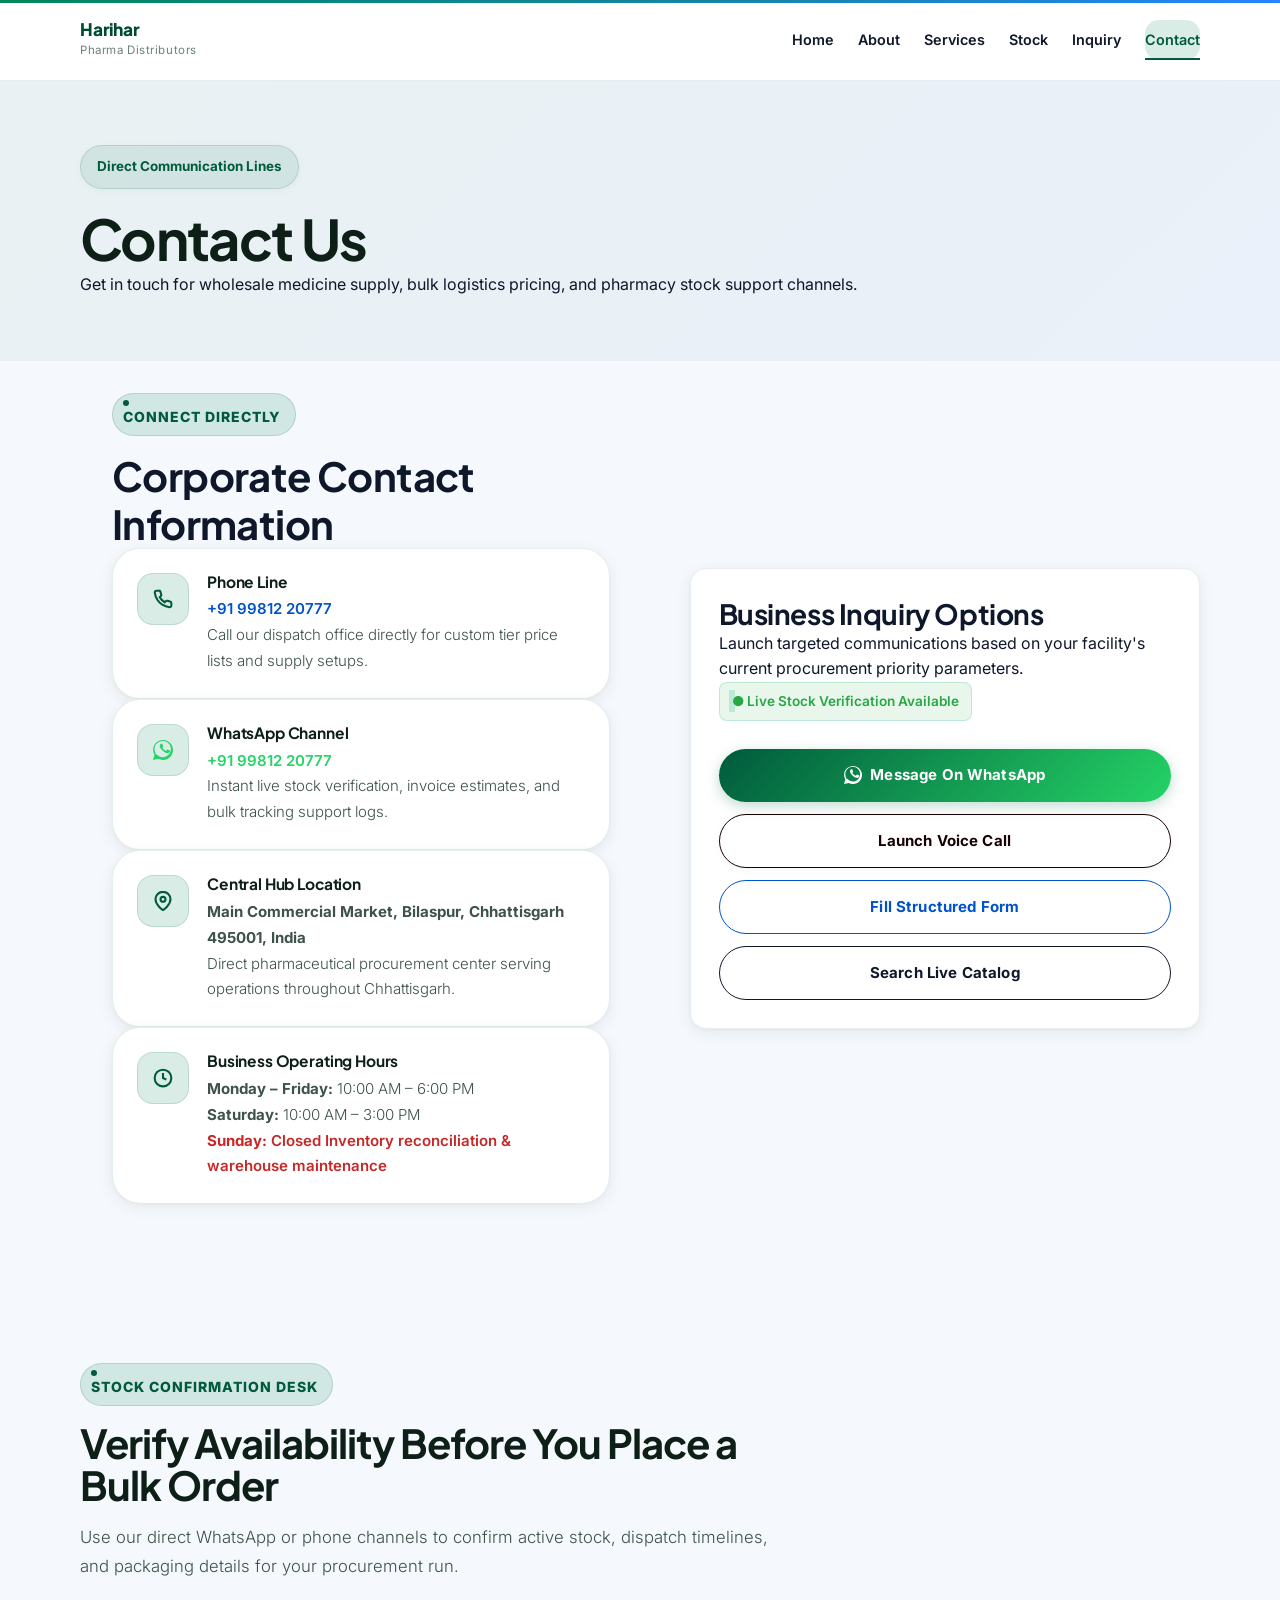
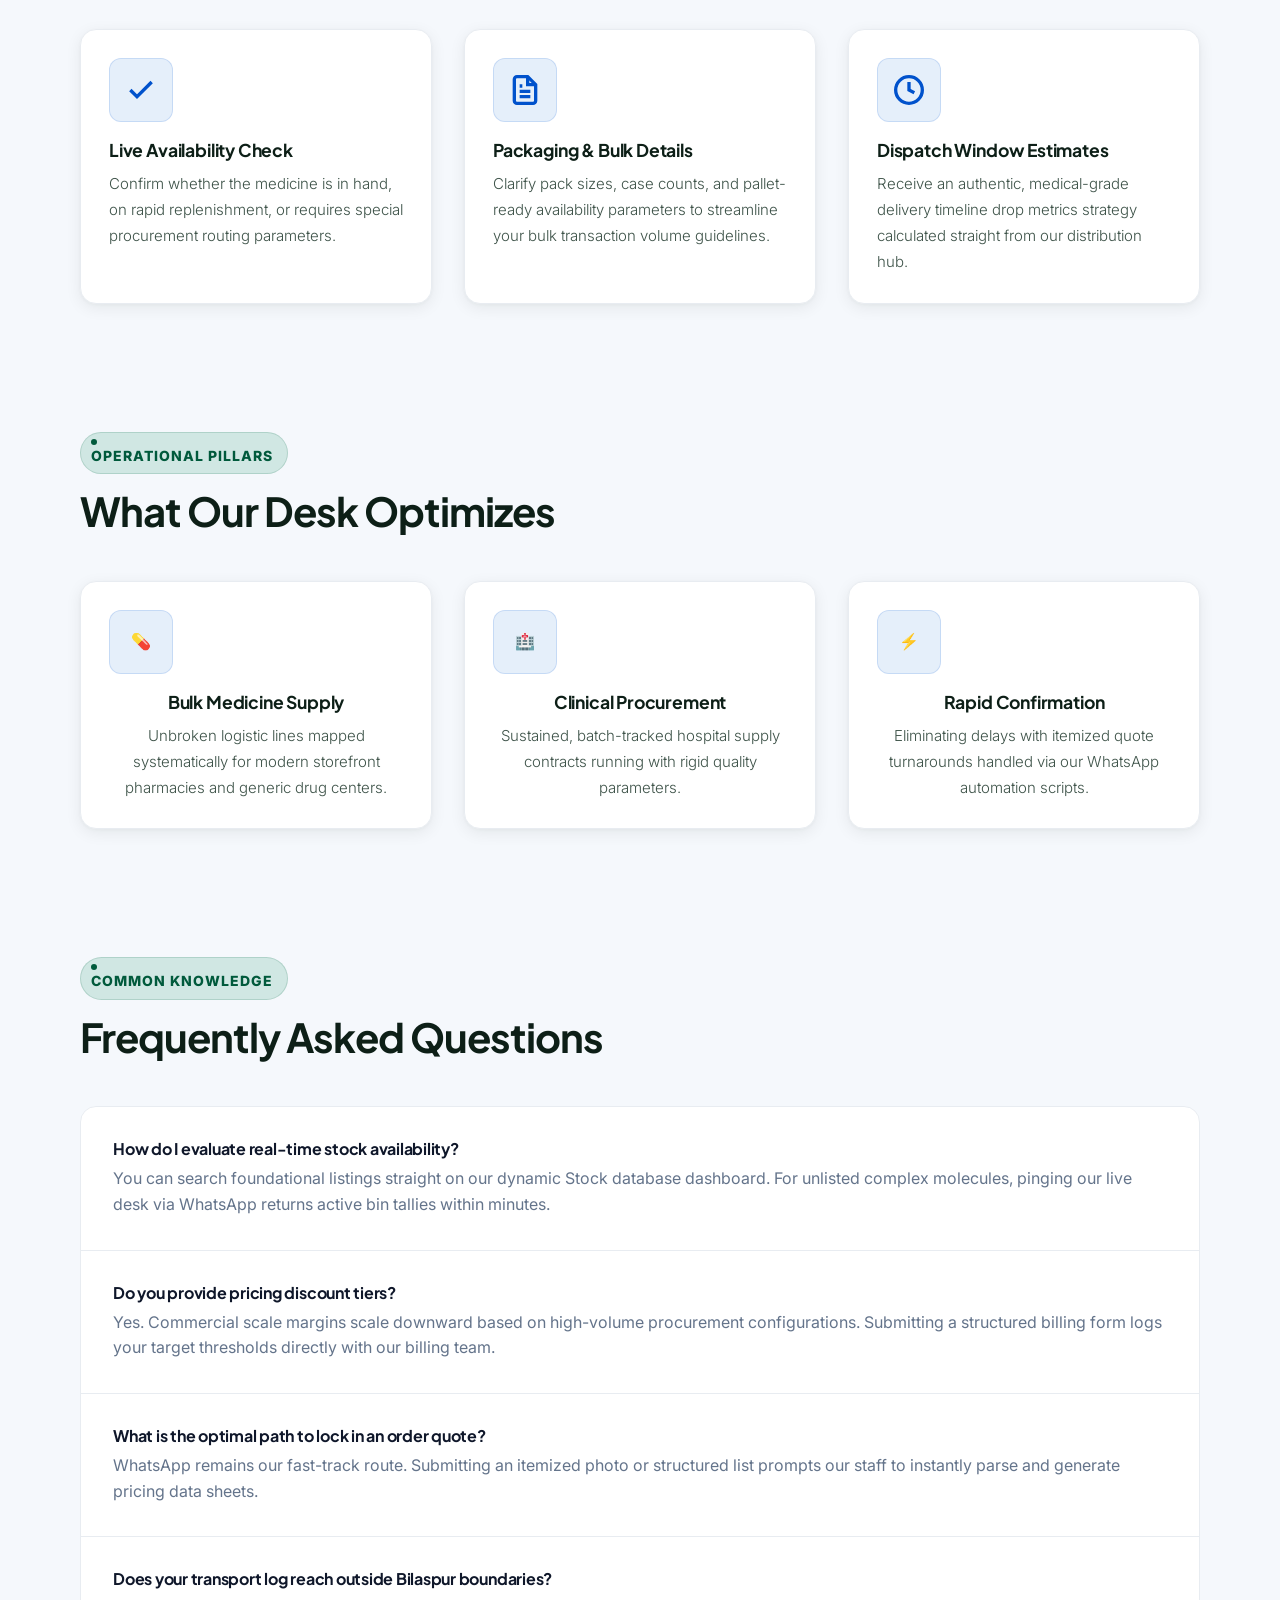
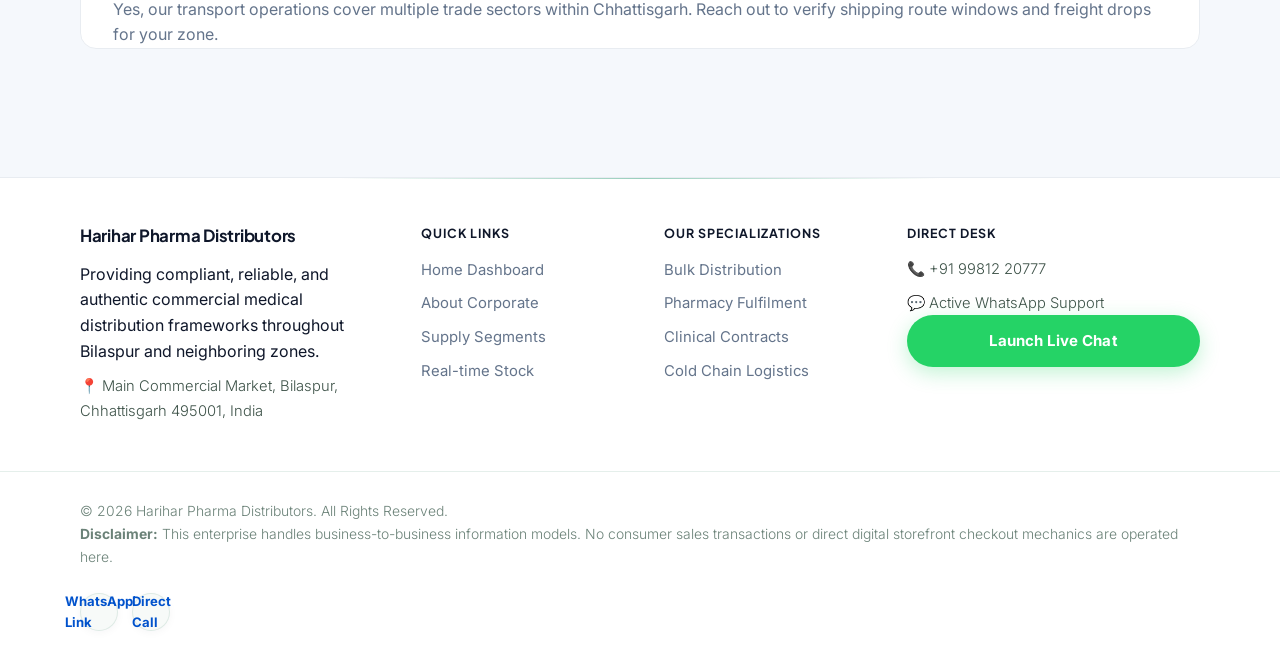
==== contact.html @ 167c8e9d "Update live website" ====
<!DOCTYPE html>
<html lang="en">
<head>
  <meta charset="UTF-8">
  <meta name="viewport" content="width=device-width, initial-scale=1.0, shrink-to-fit=no">
  <title>Contact Us | Harihar Pharma Distributors</title>
  <meta name="description" content="Premier wholesale pharmaceutical distributor in Bilaspur, Chhattisgarh. Fast stock confirmation via WhatsApp, bulk medicine supply for pharmacies and clinics.">
  <meta name="keywords" content="wholesale pharma, bulk medicines, pharmaceutical distributor, Bilaspur drugs, B2B pharmacy, generic medicines, Raipur, Durg, Bhilai, Central India">
  <meta name="author" content="Harihar Pharma Distributors">
  <link rel="canonical" href="https://hariharwholesale.example.com/contact.html">
  
  <meta property="og:type" content="website">
  <meta property="og:site_name" content="Harihar Pharma Distributors">
  <meta property="og:title" content="Contact Us | Harihar Pharma Distributors">
  <meta property="og:description" content="Get in touch with Harihar Pharma Distributors for wholesale medicine supply, stock verification, and B2B pharmacy support.">
  <meta property="og:image" content="https://hariharwholesale.example.com/assets/placeholder.svg">
  <meta property="og:url" content="https://hariharwholesale.example.com/contact.html">
  
  <meta name="twitter:card" content="summary_large_image">
  <meta name="twitter:title" content="Contact Us | Harihar Pharma Distributors">
  <meta name="twitter:description" content="Get in touch with Harihar Pharma Distributors for wholesale medicine supply, stock verification, and B2B pharmacy support.">
  <meta name="twitter:image" content="https://hariharwholesale.example.com/assets/placeholder.svg">

  <link rel="preconnect" href="https://fonts.googleapis.com">
  <link rel="preconnect" href="https://fonts.gstatic.com" crossorigin>
  <link href="https://fonts.googleapis.com/css2?family=Inter:wght@400;500;600;700&family=Plus+Jakarta+Sans:wght@600;700;800&display=swap" rel="stylesheet">
  <link rel="stylesheet" href="css/style.css">

  <script type="application/ld+json">
  {
    "@context": "https://schema.org",
    "@graph": [
      {
        "@type": "ContactPage",
        "@id": "https://hariharwholesale.example.com/contact.html#webpage",
        "url": "https://hariharwholesale.example.com/contact.html",
        "name": "B2B Communication Mapping Matrix",
        "description": "Official channels, operating parameters, and physical warehouse infrastructure coordinates for Harihar Pharma Distributors."
      },
      {
        "@type": "WholesaleStore",
        "@id": "https://hariharwholesale.example.com/#organization",
        "name": "Harihar Pharma Distributors",
        "alternateName": "Harihar Wholesale Pharmacy",
        "url": "https://hariharwholesale.example.com/",
        "telephone": "+919981220777",
        "priceRange": "$$",
        "address": {
          "@type": "PostalAddress",
          "streetAddress": "Main Commercial Market",
          "addressLocality": "Bilaspur",
          "addressRegion": "Chhattisgarh",
          "postalCode": "495001",
          "addressCountry": "IN"
        },
        "geo": {
          "@type": "GeoCoordinates",
          "latitude": "22.0821",
          "longitude": "82.1586"
        },
        "openingHoursSpecification": [
          {
            "@type": "OpeningHoursSpecification",
            "dayOfWeek": ["Monday", "Tuesday", "Wednesday", "Thursday", "Friday"],
            "opens": "10:00",
            "closes": "18:00"
          },
          {
            "@type": "OpeningHoursSpecification",
            "dayOfWeek": "Saturday",
            "opens": "10:00",
            "closes": "15:00"
          }
        ]
      }
    ]
  }
  </script>
</head>
<body>
  
  <div id="site-preloader">
    <div class="loader-pulse-ring">
      <svg class="loader-icon" width="36" height="36" viewBox="0 0 24 24" fill="none" stroke="currentColor" stroke-width="2.5" stroke-linecap="round" stroke-linejoin="round">
        <line x1="12" y1="5" x2="12" y2="19"></line>
        <line x1="5" y1="12" x2="19" y2="12"></line>
      </svg>
    </div>
    <div class="loader-text">Harihar Pharma Distributors</div>
  </div>

  <header class="site-header">
    <nav class="navbar container">
      <div class="navbar-brand">
        <span class="navbar-brand-main">Harihar</span>
        <span class="navbar-brand-subtitle">Pharma Distributors</span>
      </div>
      <button class="hamburger" aria-label="Toggle menu">
        <span></span><span></span><span></span>
      </button>
      <ul class="nav-links">
        <li><a href="index.html">Home</a></li>
        <li><a href="about.html">About</a></li>
        <li><a href="services.html">Services</a></li>
        <li><a href="stock.html">Stock</a></li>
        <li><a href="inquiry.html">Inquiry</a></li>
        <li><a href="contact.html" class="active">Contact</a></li>
      </ul>
    </nav>
  </header>

  <main>
    <section class="hero static-hero">
      <div class="container asset-fade">
        <span class="badge">Direct Communication Lines</span>
        <h1>Contact Us</h1>
        <p>Get in touch for wholesale medicine supply, bulk logistics pricing, and pharmacy stock support channels.</p>
      </div>
    </section>

    <section class="section contact-main-section" style="padding-top:0;">
      <div class="container">
        <div class="hero-grid">
          
          <div class="contact-details-panel asset-fade">
            <span class="section-subtitle">Connect Directly</span>
            <h2>Corporate Contact Information</h2>
            
            <div class="info-block-item">
              <div class="info-icon">
                <svg width="20" height="20" viewBox="0 0 24 24" fill="none" stroke="currentColor" stroke-width="2.5"><path d="M22 16.92v3a2 2 0 0 1-2.18 2 19.79 19.79 0 0 1-8.63-3.07 19.5 19.5 0 0 1-6-6 19.79 19.79 0 0 1-3.07-8.67A2 2 0 0 1 4.11 2h3a2 2 0 0 1 2 1.72 12.84 12.84 0 0 0 .7 2.81 2 2 0 0 1-.45 2.11L8.09 9.91a16 16 0 0 0 6 6l1.27-1.27a2 2 0 0 1 2.11-.45 12.84 12.84 0 0 0 2.81.7A2 2 0 0 1 22 16.92z"/></svg>
              </div>
              <div class="info-body">
                <h4>Phone Line</h4>
                <p><a href="#" id="contact-phone-primary" class="phone-highlight">Loading...</a></p>
                <p class="info-subtext">Call our dispatch office directly for custom tier price lists and supply setups.</p>
              </div>
            </div>

            <div class="info-block-item">
              <div class="info-icon text-whatsapp">
                <svg width="20" height="20" viewBox="0 0 24 24" fill="currentColor"><path d="M.057 24l1.687-6.163c-1.041-1.804-1.588-3.849-1.587-5.946C.06 5.348 5.397.01 12.008.01c3.202.001 6.212 1.246 8.477 3.513 2.266 2.268 3.507 5.28 3.505 8.484-.004 6.657-5.34 11.997-11.953 11.997-2.005-.001-3.973-.502-5.713-1.455L0 24zm6.59-4.846c1.66.986 3.296 1.489 4.974 1.49 5.425 0 9.832-4.388 9.835-9.78.001-2.614-1.011-5.071-2.852-6.915C16.707 2.105 14.25 1.093 11.64 1.093c-5.43 0-9.84 4.388-9.843 9.782-.002 1.77.466 3.498 1.354 5.03l-.393 1.434 1.483-.389zm13.045-6.735c-.3-.15-1.771-.875-2.046-.975-.276-.1-.476-.15-.676.15-.2.3-.776.976-.95 1.176-.175.2-.35.225-.65.075-.301-.15-1.267-.467-2.414-1.492-.893-.797-1.496-1.783-1.671-2.083-.176-.3-.019-.462.13-.611.135-.134.3-.35.45-.525.15-.175.2-.3.3-.5.1-.2.05-.375-.025-.525-.075-.15-.676-1.628-.926-2.227-.242-.584-.49-.505-.676-.514-.175-.009-.376-.01-.576-.01-.2 0-.526.075-.802.375-.276.3-1.052 1.026-1.052 2.502s1.077 2.902 1.227 3.101c.15.2 2.117 3.232 5.129 4.532.716.31 1.275.494 1.712.633.719.228 1.374.196 1.891.119.577-.087 1.771-.725 2.022-1.425.25-.7.25-1.3.175-1.425-.076-.125-.276-.2-.576-.35z"/></svg>
              </div>
              <div class="info-body">
                <h4>WhatsApp Channel</h4>
                <p><a href="#" id="contact-whatsapp-primary" target="_blank" class="wa-highlight">Loading...</a></p>
                <p class="info-subtext">Instant live stock verification, invoice estimates, and bulk tracking support logs.</p>
              </div>
            </div>

            <div class="info-block-item">
              <div class="info-icon">
                <svg width="20" height="20" viewBox="0 0 24 24" fill="none" stroke="currentColor" stroke-width="2.5"><path d="M21 10c0 7-9 13-9 13s-9-6-9-13a9 9 0 0 1 18 0z"/><circle cx="12" cy="10" r="3"/></svg>
              </div>
              <div class="info-body">
                <h4>Central Hub Location</h4>
                <p><strong id="contact-address-text">Loading...</strong></p>
                <p class="info-subtext">Direct pharmaceutical procurement center serving operations throughout Chhattisgarh.</p>
              </div>
            </div>

            <div class="info-block-item">
              <div class="info-icon">
                <svg width="20" height="20" viewBox="0 0 24 24" fill="none" stroke="currentColor" stroke-width="2.5"><circle cx="12" cy="12" r="10"/><polyline points="12 6 12 12 16 14"/></svg>
              </div>
              <div class="info-body">
                <h4>Business Operating Hours</h4>
                <p><strong>Monday – Friday:</strong> 10:00 AM – 6:00 PM</p>
                <p><strong>Saturday:</strong> 10:00 AM – 3:00 PM</p>
                <p style="color: #C62828; font-weight: 600;"><strong>Sunday:</strong> Closed
                Inventory reconciliation & warehouse maintenance</p>
              </div>
            </div>
          </div>

          <div class="action-card-panel asset-fade">
            <h3>Business Inquiry Options</h3>
            <p>Launch targeted communications based on your facility's current procurement priority parameters.</p>
            <div class="status-badge">
  ● Live Stock Verification Available
</div>
            <div class="action-buttons-stack">
              <button class="btn btn-primary-whatsapp btn-block" onclick="sendWhatsAppContact()">
                <svg width="18" height="18" viewBox="0 0 24 24" fill="currentColor"><path d="M.057 24l1.687-6.163c-1.041-1.804-1.588-3.849-1.587-5.946C.06 5.348 5.397.01 12.008.01c3.202.001 6.212 1.246 8.477 3.513 2.266 2.268 3.507 5.28 3.505 8.484-.004 6.657-5.34 11.997-11.953 11.997-2.005-.001-3.973-.502-5.713-1.455L0 24zm6.59-4.846c1.66.986 3.296 1.489 4.974 1.49 5.425 0 9.832-4.388 9.835-9.78.001-2.614-1.011-5.071-2.852-6.915C16.707 2.105 14.25 1.093 11.64 1.093c-5.43 0-9.84 4.388-9.843 9.782-.002 1.77.466 3.498 1.354 5.03l-.393 1.434 1.483-.389zm13.045-6.735c-.3-.15-1.771-.875-2.046-.975-.276-.1-.476-.15-.676.15-.2.3-.776.976-.95 1.176-.175.2-.35.225-.65.075-.301-.15-1.267-.467-2.414-1.492-.893-.797-1.496-1.783-1.671-2.083-.176-.3-.019-.462.13-.611.135-.134.3-.35.45-.525.15-.175.2-.3.3-.5.1-.2.05-.375-.025-.525-.075-.15-.676-1.628-.926-2.227-.242-.584-.49-.505-.676-.514-.175-.009-.376-.01-.576-.01-.2 0-.526.075-.802.375-.276.3-1.052 1.026-1.052 2.502s1.077 2.902 1.227 3.101c.15.2 2.117 3.232 5.129 4.532.716.31 1.275.494 1.712.633.719.228 1.374.196 1.891.119.577-.087 1.771-.725 2.022-1.425.25-.7.25-1.3.175-1.425-.076-.125-.276-.2-.576-.35z"/></svg>
                Message On WhatsApp
              </button>
              <a style="background-color: var(--secondary-blue); border-color: var(--secondary-blue); color: rgb(23, 1, 1);" href="#" id="contact-action-call" class="btn btn-secondary btn-block">Launch Voice Call</a>
              <a href="inquiry.html" class="btn btn-outline btn-block">Fill Structured Form</a>
              <a href="stock.html" class="btn btn-outline btn-block" style="border-color: var(--secondary-blue); color: var(--secondary-blue);">Search Live Catalog</a>
            </div>
          </div>

        </div>
      </div>
    </section>

    <section class="section stock-confirmation-section trust-section" style="border-top: 1px solid var(--border-premium);">
      <div class="container">
        <div class="section-header">
          <span class="section-subtitle">Stock Confirmation Desk</span>
          <h2>Verify Availability Before You Place a Bulk Order</h2>
          <p class="section-desc">Use our direct WhatsApp or phone channels to confirm active stock, dispatch timelines, and packaging details for your procurement run.</p>
        </div>
        <div class="grid grid-3">
          <div class="support-card-item asset-fade">
            <div class="support-avatar-icon">
              <svg width="32" height="32" viewBox="0 0 24 24" fill="none" stroke="currentColor" stroke-width="2.5" style="color: var(--accent-mint);"><polyline points="20 6 9 17 4 12"/></svg>
            </div>
            <h4>Live Availability Check</h4>
            <p>Confirm whether the medicine is in hand, on rapid replenishment, or requires special procurement routing parameters.</p>
          </div>
          <div class="support-card-item asset-fade">
            <div class="support-avatar-icon">
              <svg width="32" height="32" viewBox="0 0 24 24" fill="none" stroke="currentColor" stroke-width="2.5" style="color: var(--secondary-blue);"><path d="M14 2H6a2 2 0 0 0-2 2v16a2 2 0 0 0 2 2h12a2 2 0 0 0 2-2V8z"></path><polyline points="14 2 14 8 20 8"></polyline><line x1="16" y1="13" x2="8" y2="13"></line><line x1="16" y1="17" x2="8" y2="17"></line><polyline points="10 9 9 9 8 9"></polyline></svg>
            </div>
            <h4>Packaging & Bulk Details</h4>
            <p>Clarify pack sizes, case counts, and pallet-ready availability parameters to streamline your bulk transaction volume guidelines.</p>
          </div>
          <div class="support-card-item asset-fade">
            <div class="support-avatar-icon">
              <svg width="32" height="32" viewBox="0 0 24 24" fill="none" stroke="currentColor" stroke-width="2.5" style="color: var(--primary-navy);"><circle cx="12" cy="12" r="10"/><polyline points="12 6 12 12 16 14"/></svg>
            </div>
            <h4>Dispatch Window Estimates</h4>
            <p>Receive an authentic, medical-grade delivery timeline drop metrics strategy calculated straight from our distribution hub.</p>
          </div>
        </div>
      </div>
    </section>

    <section class="process-section section">
      <div class="container">
        <div class="section-header">
          <span class="section-subtitle">Operational Pillars</span>
          <h2>What Our Desk Optimizes</h2>
        </div>
        <div class="grid grid-3 text-center">
          <div class="support-card-item asset-fade">
            <div class="support-avatar-icon">💊</div>
            <h4>Bulk Medicine Supply</h4>
            <p>Unbroken logistic lines mapped systematically for modern storefront pharmacies and generic drug centers.</p>
          </div>
          <div class="support-card-item asset-fade">
            <div class="support-avatar-icon">🏥</div>
            <h4>Clinical Procurement</h4>
            <p>Sustained, batch-tracked hospital supply contracts running with rigid quality parameters.</p>
          </div>
          <div class="support-card-item asset-fade">
            <div class="support-avatar-icon">⚡</div>
            <h4>Rapid Confirmation</h4>
            <p>Eliminating delays with itemized quote turnarounds handled via our WhatsApp automation scripts.</p>
          </div>
        </div>
      </div>
    </section>

    <section class="section faq-main-section">
      <div class="container">
        <div class="section-header">
          <span class="section-subtitle">Common Knowledge</span>
          <h2>Frequently Asked Questions</h2>
        </div>
        <div class="faq-accordion-box asset-fade">
          <div class="faq-node">
            <h4>How do I evaluate real-time stock availability?</h4>
            <p>You can search foundational listings straight on our dynamic Stock database dashboard. For unlisted complex molecules, pinging our live desk via WhatsApp returns active bin tallies within minutes.</p>
          </div>

          <div class="faq-node">
            <h4>Do you provide pricing discount tiers?</h4>
            <p>Yes. Commercial scale margins scale downward based on high-volume procurement configurations. Submitting a structured billing form logs your target thresholds directly with our billing team.</p>
          </div>

          <div class="faq-node">
            <h4>What is the optimal path to lock in an order quote?</h4>
            <p>WhatsApp remains our fast-track route. Submitting an itemized photo or structured list prompts our staff to instantly parse and generate pricing data sheets.</p>
          </div>

          <div class="faq-node" style="border-bottom: none; padding-bottom: 0;border: #110101;">
            <h4>Does your transport log reach outside Bilaspur boundaries?</h4>
            <p>Yes, our transport operations cover multiple trade sectors within Chhattisgarh. Reach out to verify shipping route windows and freight drops for your zone.</p>
          </div>
        </div>
      </div>
    </section>
  </main>

  <footer class="site-footer">
    <div class="container footer-grid">
      <div class="footer-brand-side">
        <h3>Harihar Pharma Distributors</h3>
        <p>Providing compliant, reliable, and authentic commercial medical distribution frameworks throughout Bilaspur and neighboring zones.</p>
        <p class="footer-location" id="footer-address-slot">📍 Bilaspur, Chhattisgarh, India</p>
      </div>
      <div class="footer-links-column">
        <h4>Quick Links</h4>
        <ul>
          <li><a href="index.html">Home Dashboard</a></li>
          <li><a href="about.html">About Corporate</a></li>
          <li><a href="services.html">Supply Segments</a></li>
          <li><a href="stock.html">Real-time Stock</a></li>
        </ul>
      </div>
      <div class="footer-links-column">
        <h4>Our Specializations</h4>
        <ul>
          <li><a href="services.html">Bulk Distribution</a></li>
          <li><a href="services.html">Pharmacy Fulfilment</a></li>
          <li><a href="services.html">Clinical Contracts</a></li>
          <li><a href="services.html">Cold Chain Logistics</a></li>
        </ul>
      </div>
      <div class="footer-links-column">
        <h4>Direct Desk</h4>
        <p class="footer-contact-item" id="footer-phone-slot">📞 +91 99812 20777</p>
        <p class="footer-contact-item">💬 Active WhatsApp Support</p>
        <button class="btn btn-whatsapp-footer" onclick="sendWhatsAppContact()">Launch Live Chat</button>
      </div>
    </div>
    <div class="footer-bottom">
      <div class="container footer-bottom-flex">
        <p class="footer-disclaimer">
          &copy; 2026 Harihar Pharma Distributors. All Rights Reserved. <br>
          <span><strong>Disclaimer:</strong> This enterprise handles business-to-business information models. No consumer sales transactions or direct digital storefront checkout mechanics are operated here.</span>
        </p>
        <div class="footer-socials">
          <a href="#" id="footer-wa-link" target="_blank">WhatsApp Link</a>
          <a href="#" id="footer-call-link">Direct Call</a>
        </div>
      </div>
    </div>
  </footer>

  <script src="js/script.js"></script>
</body>
</html>
---- css/style.css ----
/* ==========================================================================
   HARIHAR PHARMA DISTRIBUTORS — PEAK STYLESHEET v2.0
   Editorial luxury × precision medicine aesthetic
   Fonts: Syne (display) + DM Sans (body) — via Google Fonts
   
   Sections:
   1. Variables & Design Tokens
   2. Global Reset & Base
   3. Layout
   4. Header & Mobile Nav
   5. Buttons
   6. Hero
   7. Trust / Cards / Sections
   8. Forms & Contact Panels
   9. Search / Stock Catalog
   10. Footer
   11. Toast / Preloader / Helpers
   12. Animations & Keyframes
   13. Dark Mode
   14. Responsive
   15. Accessibility
   ========================================================================== */

/* =========================================================
   1. VARIABLES & DESIGN TOKENS
   ========================================================= */

@import url('https://fonts.googleapis.com/css2?family=Syne:wght@600;700;800&family=DM+Sans:ital,opsz,wght@0,9..40,300;0,9..40,400;0,9..40,500;0,9..40,600;1,9..40,300&display=swap');

:root {
  /* Core Palette — Deep emerald × steel blue × warm cream */
  --bg: #f2f5f3;
  --bg-soft: #f7faf8;
  --bg-canvas: #edf1ef;

  --surface: rgba(255, 255, 255, 0.88);
  --surface-strong: rgba(255, 255, 255, 0.97);
  --surface-elevated: #ffffff;
  --surface-tinted: rgba(0, 98, 65, 0.04);

  --text: #0d1f17;
  --text-muted: #3d5248;
  --text-soft: #6b8278;
  --text-inverse: #f0f7f4;
  --text-ghost: rgba(13, 31, 23, 0.38);

  /* Brand */
  --primary: #006241;
  --primary-deep: #004a30;
  --primary-light: #008f5f;
  --primary-glow: rgba(0, 98, 65, 0.14);

  --secondary: #0055d4;
  --secondary-soft: rgba(0, 85, 212, 0.08);
  --secondary-border: rgba(0, 85, 212, 0.22);

  --accent: #00b67a;
  --accent-warm: #e8a842;
  --danger: #c8344b;
  --wa-green: #25d366;

  /* Borders */
  --border: rgba(0, 98, 65, 0.10);
  --border-strong: rgba(0, 98, 65, 0.18);
  --border-card: rgba(0, 98, 65, 0.10);
  --border-blue: rgba(0, 85, 212, 0.14);

  /* Shadows — layered for depth */
  --shadow-sm:   0 2px 6px rgba(0, 30, 18, 0.06), 0 1px 2px rgba(0, 30, 18, 0.04);
  --shadow-md:   0 8px 24px rgba(0, 30, 18, 0.09), 0 3px 8px rgba(0, 30, 18, 0.05);
  --shadow-lg:   0 20px 48px rgba(0, 30, 18, 0.11), 0 8px 18px rgba(0, 30, 18, 0.07);
  --shadow-xl:   0 36px 72px rgba(0, 30, 18, 0.13), 0 14px 28px rgba(0, 30, 18, 0.08);
  --shadow-card: 0 4px 16px rgba(0, 30, 18, 0.07), 0 1px 4px rgba(0, 30, 18, 0.04);

  /* Radii */
  --radius-xs: 8px;
  --radius-sm: 14px;
  --radius-md: 20px;
  --radius-lg: 28px;
  --radius-xl: 36px;
  --radius-pill: 999px;

  /* Typography */
  --font-heading: 'Syne', Georgia, serif;
  --font-base: 'DM Sans', -apple-system, system-ui, sans-serif;

  /* Motion */
  --ease-out-expo: cubic-bezier(0.16, 1, 0.3, 1);
  --ease-in-out-quart: cubic-bezier(0.76, 0, 0.24, 1);
  --ease-spring: cubic-bezier(0.34, 1.56, 0.64, 1);
  --dur-fast: 0.18s;
  --dur-base: 0.28s;
  --dur-slow: 0.48s;
  --transition: var(--dur-base) var(--ease-out-expo);

  /* Layout */
  --container-max: min(1160px, 90%);
  --section-pad: clamp(72px, 10vh, 110px);
}

/* =========================================================
   2. GLOBAL RESET & BASE
   ========================================================= */

*, *::before, *::after {
  box-sizing: border-box;
  margin: 0;
  padding: 0;
}

html {
  scroll-behavior: smooth;
  text-size-adjust: 100%;
}

body {
  font-family: var(--font-base);
  font-size: 16px;
  line-height: 1.65;
  color: var(--text);
  background-color: var(--bg);
  background-image:
    radial-gradient(ellipse 800px 600px at 20% 0%, rgba(0, 98, 65, 0.07) 0%, transparent 60%),
    radial-gradient(ellipse 600px 500px at 85% 8%, rgba(0, 85, 212, 0.06) 0%, transparent 55%),
    url("data:image/svg+xml,%3Csvg xmlns='http://www.w3.org/2000/svg' width='80' height='80'%3E%3Ccircle cx='1' cy='1' r='1' fill='%23006241' fill-opacity='0.022'/%3E%3C/svg%3E");
  background-attachment: fixed;
  overflow-x: hidden;
  -webkit-font-smoothing: antialiased;
  -moz-osx-font-smoothing: grayscale;
}

img, svg {
  display: block;
  max-width: 100%;
  height: auto;
}

button, input, select, textarea { font: inherit; }
button { border: none; background: none; cursor: pointer; }
a { color: inherit; }

::selection {
  background: rgba(0, 98, 65, 0.15);
  color: var(--primary-deep);
}

/* =========================================================
   3. LAYOUT
   ========================================================= */

.container {
  width: var(--container-max);
  margin: 0 auto;
}

.section {
  padding: var(--section-pad) 0;
}

.text-center { text-align: center; }

/* Section badge pill */
.section-subtitle {
  display: inline-flex;
  align-items: center;
  gap: 7px;
  padding: 6px 14px 6px 10px;
  border-radius: var(--radius-pill);
  background: var(--primary-glow);
  border: 1px solid rgba(0, 98, 65, 0.16);
  color: var(--primary);
  font-size: 0.77rem;
  font-weight: 600;
  letter-spacing: 0.08em;
  text-transform: uppercase;
  margin-bottom: 18px;
}

.section-subtitle::before {
  content: '';
  display: block;
  width: 6px;
  height: 6px;
  border-radius: 50%;
  background: var(--primary);
  flex-shrink: 0;
}

/* Section header */
.section-header {
  max-width: 680px;
  margin-bottom: 44px;
}

.section-header h2,
.hero h1,
.static-hero h1 {
  font-family: var(--font-heading);
  color: var(--text);
  font-weight: 700;
  letter-spacing: -0.025em;
}

.section-header h2 {
  font-size: clamp(2rem, 3.6vw, 3rem);
  line-height: 1.06;
}

.section-desc {
  color: var(--text-muted);
  font-size: 1.05rem;
  font-weight: 300;
  line-height: 1.75;
  margin-top: 14px;
}

/* Badge */
.badge {
  display: inline-flex;
  align-items: center;
  gap: 8px;
  padding: 8px 16px;
  border-radius: var(--radius-pill);
  background: var(--surface-elevated);
  border: 1px solid var(--border);
  color: var(--primary);
  font-size: 0.84rem;
  font-weight: 600;
  box-shadow: var(--shadow-sm);
}

/* =========================================================
   4. HEADER & MOBILE NAV
   ========================================================= */

.site-header {
  position: sticky;
  top: 0;
  z-index: 1000;
  backdrop-filter: blur(22px) saturate(1.6);
  -webkit-backdrop-filter: blur(22px) saturate(1.6);
  background: rgba(242, 245, 243, 0.78);
  border-bottom: 1px solid var(--border);
  transition: background var(--transition), box-shadow var(--transition);
}

.site-header::after {
  content: '';
  position: absolute;
  inset: 0 0 auto;
  height: 1px;
  background: linear-gradient(90deg, transparent, var(--primary-light), transparent);
  opacity: 0.3;
  pointer-events: none;
}

.site-header.scrolled {
  background: rgba(242, 245, 243, 0.92);
  box-shadow: var(--shadow-md);
}

.navbar {
  min-height: 74px;
  display: flex;
  align-items: center;
  justify-content: space-between;
  gap: 20px;
}

/* Brand */
.navbar-brand {
  display: inline-flex;
  flex-direction: column;
  gap: 2px;
  text-decoration: none;
}

.navbar-brand-main {
  font-family: var(--font-heading);
  font-size: 1.08rem;
  font-weight: 800;
  letter-spacing: -0.01em;
  color: var(--primary-deep);
  line-height: 1.1;
}

.navbar-brand-subtitle {
  font-size: 0.72rem;
  font-weight: 400;
  color: var(--text-soft);
  letter-spacing: 0.05em;
}

/* Nav links */
.nav-links {
  display: flex;
  align-items: center;
  gap: 6px;
  list-style: none;
}

.nav-links li { list-style: none; }

.nav-links a {
  display: inline-block;
  padding: 8px 14px;
  border-radius: var(--radius-sm);
  color: var(--text-muted);
  font-size: 0.9rem;
  font-weight: 500;
  text-decoration: none;
  transition: color var(--dur-fast) ease, background var(--dur-fast) ease;
  position: relative;
}

.nav-links a:hover,
.nav-links a:focus-visible {
  color: var(--primary);
  background: var(--primary-glow);
}

.nav-links a.active {
  color: var(--primary);
  background: var(--primary-glow);
  font-weight: 600;
}

/* Hamburger */
.hamburger {
  display: none;
  align-items: center;
  justify-content: center;
  width: 46px;
  height: 46px;
  border-radius: var(--radius-sm);
  background: var(--surface-elevated);
  border: 1px solid var(--border);
  box-shadow: var(--shadow-sm);
  position: relative;
  transition: background var(--transition), box-shadow var(--transition);
}

.hamburger:hover { background: var(--bg-soft); }

.hamburger span {
  position: absolute;
  left: 50%;
  width: 20px;
  height: 1.5px;
  background: var(--text);
  transform: translateX(-50%);
  transition:
    transform var(--dur-base) var(--ease-in-out-quart),
    opacity var(--dur-fast) ease;
  border-radius: 2px;
}

.hamburger span:nth-child(1) { top: 17px; }
.hamburger span:nth-child(2) { top: 23px; }
.hamburger span:nth-child(3) { top: 29px; }

.toggle-burger span:nth-child(1) { transform: translateX(-50%) translateY(6px) rotate(45deg); }
.toggle-burger span:nth-child(2) { opacity: 0; transform: translateX(-50%) scaleX(0); }
.toggle-burger span:nth-child(3) { transform: translateX(-50%) translateY(-6px) rotate(-45deg); }

/* Mobile nav panel */
.nav-links.nav-active {
  position: fixed;
  inset: 74px 0 auto auto;
  width: min(300px, 76%);
  max-height: calc(100dvh - 74px);
  padding: 24px 20px;
  flex-direction: column;
  align-items: flex-start;
  gap: 4px;
  background: var(--surface-elevated);
  border-left: 1px solid var(--border);
  box-shadow: -16px 32px 64px rgba(0, 30, 18, 0.14);
  overflow-y: auto;
  animation: slideInRight var(--dur-base) var(--ease-out-expo) both;
}

@keyframes slideInRight {
  from { transform: translateX(100%); opacity: 0; }
  to   { transform: translateX(0);    opacity: 1; }
}

.nav-links.nav-active a {
  width: 100%;
  padding: 12px 16px;
  font-size: 1rem;
}

/* =========================================================
   5. BUTTONS
   ========================================================= */

.btn {
  display: inline-flex;
  align-items: center;
  justify-content: center;
  gap: 8px;
  padding: 14px 26px;
  border-radius: var(--radius-pill);
  font-weight: 600;
  font-size: 0.94rem;
  letter-spacing: 0.01em;
  text-decoration: none;
  transition:
    transform var(--dur-base) var(--ease-spring),
    box-shadow var(--transition),
    background var(--dur-fast) ease,
    border-color var(--dur-fast) ease;
  position: relative;
  overflow: hidden;
}

.btn::after {
  content: '';
  position: absolute;
  inset: 0;
  background: rgba(255, 255, 255, 0);
  transition: background var(--dur-fast) ease;
  pointer-events: none;
}

.btn:hover { transform: translateY(-2px); }
.btn:hover::after { background: rgba(255, 255, 255, 0.08); }
.btn:active { transform: translateY(0) scale(0.98); }

/* Primary — gradient */
.btn-primary-whatsapp {
  color: #fff;
  background: linear-gradient(135deg, var(--primary) 0%, var(--accent) 100%);
  box-shadow: 0 8px 24px rgba(0, 98, 65, 0.28), 0 2px 6px rgba(0, 98, 65, 0.16);
}

.btn-primary-whatsapp:hover {
  box-shadow: 0 14px 36px rgba(0, 98, 65, 0.34), 0 4px 10px rgba(0, 98, 65, 0.18);
}

/* Secondary */
.btn-secondary {
  color: var(--text);
  background: var(--surface-elevated);
  border: 1px solid var(--border-strong);
  box-shadow: var(--shadow-sm);
}

.btn-secondary:hover { border-color: rgba(0, 98, 65, 0.28); }

/* Outline blue */
.btn-outline {
  color: var(--secondary);
  background: transparent;
  border: 1px solid var(--secondary-border);
}

.btn-outline:hover { background: var(--secondary-soft); }

/* Sizes */
.btn-small { padding: 10px 20px; font-size: 0.86rem; }
.btn-block  { width: 100%; }

/* WhatsApp footer */
.btn-whatsapp-footer {
  width: 100%;
  justify-content: center;
  color: #fff;
  background: var(--wa-green);
  box-shadow: 0 6px 20px rgba(37, 211, 102, 0.28);
}

.btn-whatsapp-footer:hover {
  box-shadow: 0 10px 28px rgba(37, 211, 102, 0.38);
}

/* =========================================================
   6. HERO
   ========================================================= */

.hero,
.static-hero {
  padding: clamp(80px, 12vh, 130px) 0 clamp(60px, 9vh, 100px);
  position: relative;
}

.hero-grid {
  display: grid;
  grid-template-columns: 1.1fr 0.9fr;
  gap: 48px;
  align-items: center;
}

.hero-content {
  display: grid;
  gap: 22px;
}

.hero h1,
.static-hero h1 {
  font-family: var(--font-heading);
  font-size: clamp(2.6rem, 5.2vw, 4.2rem);
  line-height: 1.02;
  letter-spacing: -0.03em;
  font-weight: 700;
}

.hero h1 em {
  font-style: normal;
  background: linear-gradient(135deg, var(--primary) 0%, var(--accent) 60%, var(--secondary) 100%);
  -webkit-background-clip: text;
  -webkit-text-fill-color: transparent;
  background-clip: text;
}

/* Keep legacy .hero h1 span working */
.hero h1 span {
  display: inline-block;
  background: linear-gradient(135deg, var(--primary) 0%, var(--accent) 60%, var(--secondary) 100%);
  -webkit-background-clip: text;
  -webkit-text-fill-color: transparent;
  background-clip: text;
}

.hero > .container > .hero-grid > .hero-content > p,
.hero p.hero-lead {
  color: var(--text-muted);
  font-size: 1.08rem;
  font-weight: 300;
  line-height: 1.78;
}

.hero-buttons {
  display: flex;
  align-items: center;
  gap: 14px;
  flex-wrap: wrap;
  margin-top: 8px;
}

/* Hero visual */
.hero-image-wrapper {
  position: relative;
  min-height: 440px;
  display: grid;
  place-items: center;
}

.hero-accent-bg {
  position: absolute;
  inset: 0;
  border-radius: var(--radius-xl);
  background:
    radial-gradient(ellipse at 20% 20%, rgba(0, 98, 65, 0.12) 0%, transparent 50%),
    radial-gradient(ellipse at 80% 80%, rgba(0, 85, 212, 0.10) 0%, transparent 50%);
  pointer-events: none;
}

.hero-animation-scene {
  position: relative;
  width: 100%;
  min-height: 440px;
  display: grid;
  place-items: center;
  overflow: hidden;
}

/* Hero floating elements */
.hero-glow-orb {
  position: absolute;
  width: 160px;
  height: 160px;
  border-radius: 50%;
  background: radial-gradient(circle, rgba(0, 182, 122, 0.18), rgba(0, 85, 212, 0.1) 60%, transparent);
  filter: blur(28px);
  top: 6%;
  right: 10%;
  animation: orbFloat 8s ease-in-out infinite;
}

.hero-pill {
  position: absolute;
  border-radius: var(--radius-pill);
  background: linear-gradient(135deg, rgba(0, 98, 65, 0.08), rgba(0, 182, 122, 0.06));
  border: 1px solid rgba(0, 98, 65, 0.12);
  backdrop-filter: blur(6px);
}

.pill-sm {
  width: 100px;
  height: 36px;
  top: 14%;
  left: 12%;
  animation: floatY 5s ease-in-out infinite;
}

.pill-lg {
  width: 140px;
  height: 48px;
  bottom: 22%;
  right: 14%;
  animation: floatY 7s ease-in-out infinite 1.2s;
}

.hero-cross {
  position: absolute;
  width: 64px;
  height: 64px;
  display: grid;
  place-items: center;
  font-size: 1.4rem;
  color: var(--secondary);
  top: 36%;
  left: 52%;
  background: rgba(0, 85, 212, 0.08);
  border: 1px solid rgba(0, 85, 212, 0.14);
  border-radius: var(--radius-sm);
  animation: floatY 6s ease-in-out infinite 0.6s;
}

.hero-medical-box {
  position: absolute;
  width: 140px;
  height: 140px;
  background: var(--surface-elevated);
  border: 1px solid var(--border);
  box-shadow: var(--shadow-md);
  border-radius: var(--radius-md);
  top: 28%;
  left: 18%;
  display: grid;
  place-items: center;
  animation: floatY 6.5s ease-in-out infinite 0.3s;
}

.hero-medical-box .box-top,
.hero-medical-box .box-front,
.hero-medical-box .box-label { display: none; }

/* Hero stat cards */
.hero-card {
  position: absolute;
  padding: 22px 26px;
  border-radius: var(--radius-lg);
  background: var(--surface-elevated);
  border: 1px solid var(--border-card);
  box-shadow: var(--shadow-lg);
  backdrop-filter: blur(12px);
  animation: cardEntrance 0.7s var(--ease-out-expo) both;
}

.hero-card-left {
  width: clamp(210px, 28vw, 280px);
  top: 12%;
  left: 52%;
  animation-delay: 0.3s;
}

.hero-card-right {
  width: clamp(210px, 28vw, 280px);
  bottom: 12%;
  right: 12%;
  animation-delay: 0.55s;
}

.hero-card span {
  display: inline-flex;
  align-items: center;
  gap: 6px;
  margin-bottom: 12px;
  color: var(--primary);
  font-size: 0.8rem;
  font-weight: 600;
  letter-spacing: 0.06em;
  text-transform: uppercase;
}

.hero-card strong {
  display: block;
  font-family: var(--font-heading);
  font-size: clamp(2rem, 3vw, 2.8rem);
  font-weight: 700;
  letter-spacing: -0.03em;
  color: var(--text);
  line-height: 1;
  margin-bottom: 8px;
}

.hero-card p {
  color: var(--text-muted);
  font-size: 0.88rem;
  font-weight: 300;
  line-height: 1.65;
}

/* =========================================================
   7. TRUST / CARDS / SECTIONS
   ========================================================= */

/* Grid layouts */
.trust-grid,
.grid-3       { display: grid; gap: 22px; grid-template-columns: repeat(3, minmax(0, 1fr)); }
.grid-2       { display: grid; gap: 22px; grid-template-columns: repeat(2, minmax(0, 1fr)); }
.grid-4       { display: grid; gap: 22px; grid-template-columns: repeat(4, minmax(0, 1fr)); }
.focus-grid   { display: grid; gap: 22px; grid-template-columns: repeat(2, minmax(0, 1fr)); }

/* Card base */
.trust-item,
.service-display-card,
.support-card-item,
.focus-card,
.card,
.product-card,
.panel-box,
.info-block-item,
.action-card-panel,
.alt-cta-box {
  background: var(--surface-elevated);
  border: 1px solid var(--border-card);
  box-shadow: var(--shadow-card);
  border-radius: var(--radius-lg);
  transition:
    transform var(--dur-base) var(--ease-spring),
    box-shadow var(--transition),
    border-color var(--transition);
}

.trust-item:hover,
.service-display-card:hover,
.support-card-item:hover,
.focus-card:hover,
.card:hover,
.product-card:hover,
.panel-box:hover,
.info-block-item:hover,
.action-card-panel:hover,
.alt-cta-box:hover {
  transform: translateY(-5px);
  box-shadow: var(--shadow-lg);
  border-color: var(--border-strong);
}

/* Card padding */
.trust-item,
.service-display-card,
.support-card-item,
.focus-card,
.card,
.product-card {
  padding: 30px;
}

/* Icon boxes */
.trust-icon-box,
.support-avatar-icon,
.info-icon {
  width: 52px;
  height: 52px;
  display: grid;
  place-items: center;
  border-radius: 16px;
  margin-bottom: 20px;
  flex-shrink: 0;
}

.trust-icon-box,
.info-icon {
  background: var(--primary-glow);
  border: 1px solid rgba(0, 98, 65, 0.14);
  color: var(--primary);
}

.support-avatar-icon {
  background: var(--secondary-soft);
  border: 1px solid var(--border-blue);
  color: var(--secondary);
}

/* Card type accent — top border stripe */
.trust-item::before,
.service-display-card::before {
  content: '';
  display: block;
  height: 3px;
  width: 40px;
  background: linear-gradient(90deg, var(--primary), var(--accent));
  border-radius: var(--radius-pill);
  margin-bottom: 24px;
}

/* Headings inside cards */
.trust-item h3,
.service-display-card h3,
.focus-card h3,
.support-card-item h4,
.card h3,
.product-card h3,
.info-body h4,
.alt-cta-box h3 {
  font-family: var(--font-heading);
  font-size: 1.1rem;
  font-weight: 700;
  letter-spacing: -0.01em;
  margin-bottom: 10px;
  color: var(--text);
}

/* Paragraphs inside cards */
.support-card-item p,
.card p,
.product p,
.info-body p,
.trust-item p,
.service-display-card p,
.focus-card p {
  color: var(--text-muted);
  font-size: 0.94rem;
  font-weight: 300;
  line-height: 1.72;
}

/* Focus/checklist */
.focus-list {
  display: grid;
  gap: 14px;
  list-style: none;
  margin-top: 6px;
}

.focus-list li {
  display: flex;
  gap: 11px;
  align-items: flex-start;
}

.focus-list svg {
  min-width: 17px;
  color: var(--primary);
  margin-top: 4px;
}

.focus-list span,
.focus-list div {
  font-size: 0.96rem;
  font-weight: 400;
  color: var(--text-muted);
}

/* Image placeholders inside cards */
.card-image {
  min-height: 180px;
  border-radius: var(--radius-md);
  background: linear-gradient(135deg, rgba(0, 85, 212, 0.07), rgba(0, 98, 65, 0.07));
  margin-bottom: 18px;
}

/* Product card */
.product-card {
  display: grid;
  gap: 14px;
  padding: 26px;
}

.product-card h3 { margin: 0; }
.product-card p  { color: var(--text-muted); }

/* =========================================================
   8. FORMS & CONTACT PANELS
   ========================================================= */

.contact-main-section,
.form-main-section {
  padding-top: 0;
}

.inquiry-form-layout {
  display: grid;
  gap: 28px;
}

.contact-details-panel,
.action-card-panel,
.panel-box,
.dynamic-form-container,
.contact-fallback-block,
.alt-cta-box {
  padding: 32px;
}

/* Info blocks */
.info-block-item {
  display: flex;
  align-items: flex-start;
  gap: 18px;
  padding: 24px 28px;
}

.info-block-item:not(:last-child) {
  border-bottom: 1px solid var(--border);
}

.info-body h4 {
  font-size: 0.97rem;
  margin-bottom: 5px;
}

.info-subtext {
  color: var(--text-soft);
  font-size: 0.93rem;
  font-weight: 300;
  line-height: 1.68;
}

/* Links */
.phone-highlight,
.wa-highlight {
  color: var(--secondary);
  text-decoration: none;
  font-weight: 600;
  transition: color var(--dur-fast) ease;
}

.wa-highlight { color: var(--wa-green); }
.text-whatsapp { color: var(--wa-green); }

.phone-highlight:hover { color: var(--primary); }
.wa-highlight:hover    { color: #1eb85a; }

/* Status badge */
.status-badge,
.notice-bar {
  display: inline-flex;
  align-items: center;
  gap: 10px;
  padding: 10px 18px;
  border-radius: var(--radius-pill);
  background: rgba(0, 182, 122, 0.08);
  border: 1px solid rgba(0, 182, 122, 0.2);
  color: var(--primary-deep);
  font-size: 0.88rem;
  font-weight: 600;
}

.status-badge::before,
.notice-bar::before {
  content: '';
  width: 8px;
  height: 8px;
  border-radius: 50%;
  background: var(--accent);
  flex-shrink: 0;
  box-shadow: 0 0 0 3px rgba(0, 182, 122, 0.2);
  animation: pulseDot 2s ease-in-out infinite;
}

@keyframes pulseDot {
  0%, 100% { box-shadow: 0 0 0 3px rgba(0, 182, 122, 0.2); }
  50%       { box-shadow: 0 0 0 6px rgba(0, 182, 122, 0.06); }
}

.action-buttons-stack {
  display: grid;
  gap: 12px;
  margin-top: 28px;
}

.fallback-links p {
  display: flex;
  align-items: center;
  gap: 10px;
  line-height: 1.65;
}

.fallback-links a {
  color: var(--secondary);
  text-decoration: none;
  font-weight: 500;
}

/* Forms */
.form-group-grid {
  display: grid;
  gap: 18px;
  grid-template-columns: repeat(2, minmax(0, 1fr));
}

.form-group {
  display: grid;
  gap: 8px;
}

.form-group label {
  font-size: 0.86rem;
  font-weight: 600;
  color: var(--text);
  letter-spacing: 0.02em;
}

input,
textarea,
select {
  width: 100%;
  padding: 14px 18px;
  border-radius: var(--radius-sm);
  border: 1px solid var(--border-strong);
  background: var(--surface-elevated);
  color: var(--text);
  font-size: 0.95rem;
  transition:
    border-color var(--dur-fast) ease,
    box-shadow var(--dur-fast) ease,
    background var(--dur-fast) ease;
}

textarea {
  min-height: 136px;
  resize: vertical;
  line-height: 1.65;
}

input:focus,
textarea:focus,
select:focus {
  outline: none;
  border-color: rgba(0, 98, 65, 0.5);
  box-shadow: 0 0 0 3px rgba(0, 98, 65, 0.10);
  background: #fff;
}

input::placeholder,
textarea::placeholder { color: var(--text-ghost); }

form .btn-block { margin-top: 8px; }

/* =========================================================
   9. SEARCH / STOCK CATALOG
   ========================================================= */

.search-filter-panel {
  padding: 40px 0 20px;
}

.search-wrapper {
  position: relative;
}

.search-icon {
  position: absolute;
  top: 50%;
  left: 17px;
  transform: translateY(-50%);
  color: var(--text-soft);
  pointer-events: none;
}

.search-wrapper input {
  width: 100%;
  padding: 15px 18px 15px 46px;
  border-radius: var(--radius-md);
  border: 1px solid var(--border-strong);
  background: var(--surface-elevated);
  box-shadow: var(--shadow-sm);
  font-size: 0.96rem;
  transition: border-color var(--dur-fast) ease, box-shadow var(--dur-fast) ease;
}

.search-wrapper input:focus {
  border-color: rgba(0, 98, 65, 0.4);
  box-shadow: 0 0 0 3px rgba(0, 98, 65, 0.09), var(--shadow-sm);
}

.filter-wrapper { display: grid; gap: 14px; }

.filter-label {
  font-size: 0.84rem;
  font-weight: 600;
  color: var(--text);
  text-transform: uppercase;
  letter-spacing: 0.06em;
}

.filter-buttons {
  display: flex;
  flex-wrap: wrap;
  gap: 10px;
}

.filter-btn {
  padding: 9px 18px;
  border-radius: var(--radius-pill);
  border: 1px solid var(--border-strong);
  background: var(--surface-elevated);
  color: var(--text-muted);
  font-size: 0.88rem;
  font-weight: 500;
  cursor: pointer;
  transition:
    background var(--dur-fast) ease,
    border-color var(--dur-fast) ease,
    color var(--dur-fast) ease,
    box-shadow var(--dur-fast) ease;
  box-shadow: var(--shadow-sm);
}

.filter-btn.active,
.filter-btn:hover,
.filter-btn:focus-visible {
  background: var(--primary-glow);
  border-color: rgba(0, 98, 65, 0.26);
  color: var(--primary);
  box-shadow: none;
}

.stock-summary {
  padding: 18px 22px;
  border-radius: var(--radius-md);
  background: var(--surface-elevated);
  border: 1px solid var(--border);
  box-shadow: var(--shadow-sm);
}

.no-results-hidden { display: none; }

/* Alt CTA */
.alt-cta-section {
  padding: clamp(44px, 7vh, 80px) 0;
}

.alt-cta-box {
  display: grid;
  gap: 20px;
  padding: 36px;
  background: linear-gradient(135deg, rgba(0, 98, 65, 0.05) 0%, rgba(0, 85, 212, 0.04) 100%);
  border: 1px solid var(--border);
}

.alt-cta-box h3 {
  font-family: var(--font-heading);
  font-size: 1.4rem;
  font-weight: 700;
  letter-spacing: -0.02em;
  margin: 0;
}

/* =========================================================
   10. FOOTER
   ========================================================= */

.site-footer {
  padding: 56px 0 32px;
  background: var(--surface-elevated);
  border-top: 1px solid var(--border);
  position: relative;
}

.site-footer::before {
  content: '';
  position: absolute;
  top: 0;
  left: 50%;
  transform: translateX(-50%);
  width: 600px;
  height: 1px;
  background: linear-gradient(90deg, transparent, var(--primary-light), transparent);
  opacity: 0.4;
}

.footer-grid {
  display: grid;
  grid-template-columns: minmax(0, 1.6fr) repeat(3, minmax(0, 1fr));
  gap: 28px;
}

.footer-brand-side h3 {
  font-family: var(--font-heading);
  font-size: 1.05rem;
  font-weight: 700;
  margin-bottom: 12px;
  color: var(--text);
}

.footer-links-column h4 {
  font-size: 0.78rem;
  font-weight: 700;
  text-transform: uppercase;
  letter-spacing: 0.08em;
  color: var(--text-soft);
  margin-bottom: 18px;
}

.footer-links-column ul {
  display: grid;
  gap: 11px;
  list-style: none;
  padding: 0;
}

.footer-links-column a {
  color: var(--text-muted);
  text-decoration: none;
  font-size: 0.93rem;
  font-weight: 400;
  transition: color var(--dur-fast) ease;
}

.footer-links-column a:hover { color: var(--primary); }

.footer-contact-item,
.footer-location {
  margin: 10px 0 0;
  color: var(--text-muted);
  font-size: 0.92rem;
  font-weight: 300;
  line-height: 1.65;
}

.footer-bottom {
  margin-top: 40px;
  padding-top: 28px;
  border-top: 1px solid var(--border);
}

.footer-bottom-flex {
  display: flex;
  align-items: center;
  justify-content: space-between;
  gap: 24px;
  flex-wrap: wrap;
}

.footer-disclaimer {
  color: var(--text-soft);
  font-size: 0.87rem;
  font-weight: 300;
  line-height: 1.65;
}

.footer-socials {
  display: flex;
  align-items: center;
  gap: 14px;
}

.footer-socials a {
  display: inline-flex;
  align-items: center;
  justify-content: center;
  width: 38px;
  height: 38px;
  border-radius: 50%;
  background: var(--bg-soft);
  border: 1px solid var(--border);
  color: var(--secondary);
  text-decoration: none;
  font-weight: 700;
  font-size: 0.82rem;
  transition: background var(--dur-fast) ease, border-color var(--dur-fast) ease, transform var(--dur-fast) ease;
  box-shadow: var(--shadow-sm);
}

.footer-socials a:hover {
  background: var(--secondary-soft);
  border-color: var(--secondary-border);
  transform: translateY(-2px);
}

/* =========================================================
   11. TOAST / PRELOADER / HELPERS
   ========================================================= */

.toast {
  position: fixed;
  right: 20px;
  bottom: 20px;
  display: inline-flex;
  align-items: center;
  gap: 12px;
  padding: 14px 20px;
  border-radius: var(--radius-md);
  background: var(--text);
  color: var(--text-inverse);
  box-shadow: var(--shadow-xl);
  font-size: 0.9rem;
  font-weight: 500;
  opacity: 0;
  transform: translateY(20px) scale(0.96);
  transition:
    transform var(--dur-base) var(--ease-out-expo),
    opacity var(--dur-base) ease;
  z-index: 2200;
  pointer-events: none;
}

.toast.show {
  opacity: 1;
  transform: translateY(0) scale(1);
  pointer-events: auto;
}

/* Preloader */
#site-preloader {
  position: fixed;
  inset: 0;
  background: var(--bg);
  display: flex;
  flex-direction: column;
  align-items: center;
  justify-content: center;
  gap: 22px;
  z-index: 3000;
  transition: opacity var(--dur-slow) ease, visibility var(--dur-slow) ease;
}

#site-preloader.preload-hidden {
  opacity: 0;
  visibility: hidden;
  pointer-events: none;
}

.loader-pulse-ring {
  width: 96px;
  height: 96px;
  border-radius: 50%;
  border: 2px solid var(--border);
  display: grid;
  place-items: center;
  animation: loaderRing 2s ease-in-out infinite;
}

.loader-icon {
  width: 36px;
  height: 36px;
  color: var(--primary);
  animation: loaderSpin 1.6s linear infinite;
}

.loader-text {
  font-family: var(--font-heading);
  font-size: 0.85rem;
  font-weight: 700;
  color: var(--text-soft);
  letter-spacing: 0.08em;
  text-transform: uppercase;
}

/* =========================================================
   12. ANIMATIONS & KEYFRAMES
   ========================================================= */

@keyframes loaderRing {
  0%   { border-color: var(--border); box-shadow: 0 0 0 0 rgba(0, 98, 65, 0.18); }
  50%  { border-color: rgba(0, 98, 65, 0.3); box-shadow: 0 0 0 12px rgba(0, 98, 65, 0); }
  100% { border-color: var(--border); box-shadow: 0 0 0 0 rgba(0, 98, 65, 0); }
}

@keyframes loaderSpin {
  to { transform: rotate(360deg); }
}

@keyframes floatY {
  0%, 100% { transform: translateY(0); }
  50%       { transform: translateY(-10px); }
}

@keyframes orbFloat {
  0%, 100% { transform: translate(0, 0) scale(1); }
  33%       { transform: translate(8px, -12px) scale(1.04); }
  66%       { transform: translate(-6px, 6px) scale(0.97); }
}

@keyframes cardEntrance {
  from { opacity: 0; transform: translateY(24px) scale(0.96); }
  to   { opacity: 1; transform: translateY(0)  scale(1); }
}

/* Scroll-reveal utility */
[data-reveal] {
  opacity: 0;
  transform: translateY(28px);
  transition:
    opacity 0.6s var(--ease-out-expo),
    transform 0.6s var(--ease-out-expo);
}

[data-reveal].revealed {
  opacity: 1;
  transform: translateY(0);
}

/* Staggered children */
[data-reveal-stagger] > * {
  opacity: 0;
  transform: translateY(22px);
  transition:
    opacity 0.5s var(--ease-out-expo),
    transform 0.5s var(--ease-out-expo);
}

[data-reveal-stagger].revealed > *:nth-child(1)  { opacity: 1; transform: none; transition-delay: 0.05s; }
[data-reveal-stagger].revealed > *:nth-child(2)  { opacity: 1; transform: none; transition-delay: 0.12s; }
[data-reveal-stagger].revealed > *:nth-child(3)  { opacity: 1; transform: none; transition-delay: 0.19s; }
[data-reveal-stagger].revealed > *:nth-child(4)  { opacity: 1; transform: none; transition-delay: 0.26s; }

/* =========================================================
   13. DARK MODE
   ========================================================= */

body.dark {
  --bg: #080f0c;
  --bg-soft: #0d1610;
  --bg-canvas: #060d09;

  --surface: rgba(14, 24, 18, 0.88);
  --surface-strong: rgba(16, 28, 20, 0.96);
  --surface-elevated: #111c15;
  --surface-tinted: rgba(0, 182, 122, 0.05);

  --text: #e8f3ed;
  --text-muted: #8db09a;
  --text-soft: #5a7a66;
  --text-inverse: #0d1f17;
  --text-ghost: rgba(232, 243, 237, 0.3);

  --primary: #00d485;
  --primary-deep: #00b870;
  --primary-light: #00f09a;
  --primary-glow: rgba(0, 212, 133, 0.10);

  --secondary: #4d9fff;
  --secondary-soft: rgba(77, 159, 255, 0.08);
  --secondary-border: rgba(77, 159, 255, 0.2);

  --accent: #00e891;

  --border: rgba(0, 212, 133, 0.10);
  --border-strong: rgba(0, 212, 133, 0.16);
  --border-card: rgba(0, 212, 133, 0.10);
  --border-blue: rgba(77, 159, 255, 0.14);

  --shadow-sm:   0 2px 6px rgba(0, 0, 0, 0.28), 0 1px 2px rgba(0, 0, 0, 0.18);
  --shadow-md:   0 8px 24px rgba(0, 0, 0, 0.36), 0 3px 8px rgba(0, 0, 0, 0.22);
  --shadow-lg:   0 20px 48px rgba(0, 0, 0, 0.44), 0 8px 18px rgba(0, 0, 0, 0.28);
  --shadow-xl:   0 36px 72px rgba(0, 0, 0, 0.54), 0 14px 28px rgba(0, 0, 0, 0.32);
  --shadow-card: 0 4px 16px rgba(0, 0, 0, 0.28), 0 1px 4px rgba(0, 0, 0, 0.18);

  background-image:
    radial-gradient(ellipse 800px 600px at 20% 0%, rgba(0, 212, 133, 0.08) 0%, transparent 60%),
    radial-gradient(ellipse 600px 500px at 85% 8%, rgba(77, 159, 255, 0.06) 0%, transparent 55%),
    url("data:image/svg+xml,%3Csvg xmlns='http://www.w3.org/2000/svg' width='80' height='80'%3E%3Ccircle cx='1' cy='1' r='1' fill='%2300d485' fill-opacity='0.025'/%3E%3C/svg%3E");
}

body.dark .site-header {
  background: rgba(8, 15, 12, 0.82);
  border-color: var(--border);
}

body.dark .site-header::after {
  background: linear-gradient(90deg, transparent, var(--primary), transparent);
  opacity: 0.2;
}

body.dark .hamburger {
  background: var(--surface-elevated);
  border-color: var(--border);
}

body.dark .hamburger span { background: var(--text); }

body.dark .nav-links.nav-active {
  background: var(--surface-elevated);
  border-color: var(--border);
}

body.dark input,
body.dark textarea,
body.dark select {
  background: rgba(255, 255, 255, 0.04);
  border-color: var(--border-strong);
  color: var(--text);
}

body.dark input:focus,
body.dark textarea:focus,
body.dark select:focus {
  background: rgba(255, 255, 255, 0.06);
  border-color: rgba(0, 212, 133, 0.44);
  box-shadow: 0 0 0 3px rgba(0, 212, 133, 0.10);
}

body.dark .search-wrapper input { background: rgba(255, 255, 255, 0.04); }

body.dark .filter-btn {
  background: rgba(255, 255, 255, 0.04);
  border-color: var(--border);
}

body.dark .btn-secondary {
  background: rgba(255, 255, 255, 0.06);
  border-color: var(--border-strong);
  color: var(--text);
}

body.dark .btn-outline {
  color: var(--secondary);
  border-color: var(--secondary-border);
}

body.dark .btn-outline:hover { background: var(--secondary-soft); }

body.dark .trust-item::before,
body.dark .service-display-card::before {
  background: linear-gradient(90deg, var(--primary), var(--accent));
  opacity: 0.7;
}

body.dark #site-preloader {
  background: var(--bg);
}

body.dark .loader-pulse-ring {
  border-color: var(--border);
}

body.dark .hero-card {
  background: var(--surface-elevated);
  border-color: var(--border-card);
}

body.dark .hero-medical-box {
  background: var(--surface-elevated);
  border-color: var(--border);
}

body.dark .site-footer {
  background: var(--surface-elevated);
  border-color: var(--border);
}

body.dark .footer-socials a {
  background: rgba(255, 255, 255, 0.05);
  border-color: var(--border);
}

body.dark .stock-summary {
  background: rgba(255, 255, 255, 0.04);
  border-color: var(--border);
}

body.dark .section-subtitle {
  background: var(--primary-glow);
  border-color: rgba(0, 212, 133, 0.16);
  color: var(--primary);
}

body.dark .section-subtitle::before { background: var(--primary); }

/* =========================================================
   14. RESPONSIVE
   ========================================================= */

@media (max-width: 1040px) {
  .grid-4 { grid-template-columns: repeat(2, minmax(0, 1fr)); }
}

@media (max-width: 980px) {
  .hero-grid,
  .focus-grid,
  .trust-grid,
  .grid-3 {
    grid-template-columns: 1fr;
  }

  .hero-image-wrapper,
  .hero-animation-scene {
    min-height: 280px;
  }

  .hero-card-left,
  .hero-card-right {
    position: relative;
    top: auto; left: auto; right: auto; bottom: auto;
    width: 100%;
    animation: none;
    opacity: 1;
    transform: none;
  }

  .hero-glow-orb { display: none; }
}

@media (max-width: 900px) {
  .nav-links { display: none; }
  .hamburger { display: inline-flex; }
  .nav-links.nav-active { display: flex; }

  .hero-grid,
  .inquiry-form-layout,
  .form-group-grid,
  .footer-grid {
    grid-template-columns: 1fr;
  }

  .grid-2 { grid-template-columns: 1fr; }
}

@media (max-width: 700px) {
  :root { --section-pad: clamp(52px, 9vh, 76px); }

  .site-header { padding: 0 8px; }
  .navbar { gap: 10px; }

  .btn { width: 100%; }

  .hero h1,
  .static-hero h1 {
    font-size: clamp(2.1rem, 10vw, 2.8rem);
  }

  .hero-buttons { flex-direction: column; }

  .notice-bar,
  .status-badge,
  .footer-bottom-flex {
    flex-direction: column;
    align-items: stretch;
  }

  .contact-details-panel,
  .action-card-panel,
  .panel-box,
  .dynamic-form-container,
  .contact-fallback-block,
  .alt-cta-box {
    padding: 24px;
  }

  .trust-item,
  .service-display-card,
  .support-card-item,
  .focus-card,
  .card,
  .product-card {
    padding: 24px;
  }
}

@media (max-width: 480px) {
  .hero { padding: 52px 0 40px; }

  .hamburger { width: 44px; height: 44px; }

  .search-wrapper input { padding-left: 44px; }

  .grid-4 { grid-template-columns: 1fr; }

  .footer-grid { gap: 32px; }

  .hero-card { padding: 18px 20px; }
}

/* =========================================================
   15. ACCESSIBILITY
   ========================================================= */

:focus-visible {
  outline: 2px solid var(--primary);
  outline-offset: 3px;
  border-radius: 4px;
}

/* Skip link */
.skip-link {
  position: absolute;
  top: -99px;
  left: 16px;
  padding: 10px 18px;
  border-radius: var(--radius-sm);
  background: var(--primary);
  color: #fff;
  font-weight: 600;
  text-decoration: none;
  z-index: 9999;
  transition: top 0.2s ease;
}

.skip-link:focus { top: 16px; }

/* Screen reader only */
.sr-only {
  position: absolute;
  width: 1px;
  height: 1px;
  padding: 0;
  margin: -1px;
  overflow: hidden;
  clip: rect(0, 0, 0, 0);
  white-space: nowrap;
  border: 0;
}

@media (prefers-reduced-motion: reduce) {
  *, *::before, *::after {
    animation-duration:       0.01ms !important;
    animation-iteration-count: 1 !important;
    transition-duration:      0.01ms !important;
    scroll-behavior:          auto   !important;
  }

  [data-reveal],
  [data-reveal-stagger] > * {
    opacity: 1 !important;
    transform: none !important;
  }
}

/* High contrast support */
@media (prefers-contrast: high) {
  :root {
    --border: rgba(0, 0, 0, 0.3);
    --border-strong: rgba(0, 0, 0, 0.5);
  }

  .btn-primary-whatsapp {
    background: var(--primary-deep);
  }
}
/* ==========================================================================
   Ultimate Premium Wholesale Pharma CSS - Complete Master System
   ========================================================================== */

:root {
  /* Ultra-Premium Healthcare Palette */
  --primary: #005a3c;
  --primary-light: #00875a;
  --primary-glow: rgba(0, 135, 90, 0.15);
  --secondary: #0052cc;
  --secondary-light: #2684ff;
  --secondary-glow: rgba(38, 132, 255, 0.15);
  --accent: #25d366; /* Restored original color token */
  --accent-glow: rgba(37, 211, 102, 0.2);
  
  /* Neutral Color Scale */
  --dark: #0f172a;
  --dark-surface: #1e293b;
  --dark-border: #334155;
  --gray: #64748b;
  --lighter-gray: #e8ecf1; /* Restored from original CSS */
  --light-gray: #f1f5f9;
  --white: #ffffff;
  
  /* Systemic Gradients */
  --grad-premium: linear-gradient(135deg, #005a3c 0%, #0052cc 100%);
  --grad-whatsapp: linear-gradient(135deg, var(--primary), var(--accent)); /* Restored exact original logic */
  --grad-soft: linear-gradient(135deg, rgba(0, 90, 60, 0.03) 0%, rgba(0, 82, 204, 0.03) 100%);
  --grad-dark-soft: linear-gradient(135deg, rgba(15, 23, 42, 0.95) 0%, rgba(30, 41, 59, 0.95) 100%);
  --grad-glow: linear-gradient(90deg, var(--primary-light), var(--secondary-light), var(--primary-light));

  /* Typography Structure */
  --font-base: Inter, sans-serif; /* Preserved exactly */
  --font-heading: Plus Jakarta Sans, sans-serif; /* Preserved exactly */
  
  /* Spacing & Layout Tokens (Merged & Expanded) */
  --spacing-xs: 8px;
  --spacing-sm: 12px;
  --spacing-md: 16px;
  --spacing-lg: 16px; /* Original explicit override mapping */
  --spacing-xl: 24px; /* Original explicit override mapping */
  --spacing-2xl: 32px; /* Original explicit override mapping */
  --spacing-3xl: 48px; /* Original explicit override mapping */
  --spacing-4xl: 64px; /* Original explicit override mapping */
  
  /* Advanced Animation Timing Functions */
  --ease-elastic: cubic-bezier(0.68, -0.6, 0.32, 1.6);
  --ease-smooth: cubic-bezier(0.25, 1, 0.5, 1);
  --transition: all 0.3s ease; /* Original base token preserved */
  --transition-fast: all 0.2s var(--ease-smooth);
  --transition-normal: all 0.4s var(--ease-smooth);
  --transition-slow: all 0.6s var(--ease-smooth);

  /* Elevation (Shadow Architectures) */
  --shadow-sm: 0 2px 8px rgba(15, 23, 42, 0.04);
  --shadow-md: 0 12px 24px -4px rgba(15, 23, 42, 0.06), 0 4px 12px -2px rgba(15, 23, 42, 0.04);
  --shadow-lg: 0 24px 48px -12px rgba(15, 23, 42, 0.08), 0 8px 24px -4px rgba(15, 23, 42, 0.04);
  --shadow-glow: 0 0 24px rgba(0, 82, 204, 0.15);
  
  --border-radius-sm: 8px;
  --border-radius-md: 14px;
  --border-radius-lg: 24px;
}

/* ==========================================================================
   Core Resets & Baseline Scaffolding
   ========================================================================== */
* { box-sizing: border-box; margin: 0; padding: 0; }
html { scroll-behavior: smooth; -webkit-font-smoothing: antialiased; -moz-osx-font-smoothing: grayscale; }

body { 
  font-family: var(--font-base); 
  color: var(--dark); 
  background: #f5f8fc; /* Kept original exact value code path */
  line-height: 1.6; /* Kept original exact value */
  transition: background-color 0.4s var(--ease-smooth), color 0.4s var(--ease-smooth);
}

h1, h2, h3, h4, h5, h6 { 
  font-family: var(--font-heading); 
  font-weight: 700; /* Original weight */
  line-height: 1.2;
  letter-spacing: -0.015em;
}

h1 { font-size: 3.5rem; }
h2 { font-size: 2.5rem; }
h3 { font-size: 1.75rem; }

a { color: var(--secondary); text-decoration: none; transition: var(--transition-fast); }
img, svg { display: block; max-width: 100%; height: auto; }

/* ==========================================================================
   Layout Layout System
   ========================================================================== */
.container { max-width: 1280px; margin: 0 auto; padding: 0 var(--spacing-lg); }
.section { padding: var(--spacing-4xl) 0; position: relative; overflow: hidden; }

.grid, .grid-2 { display: grid; gap: var(--spacing-2xl); }
.grid-2 { grid-template-columns: repeat(2, 1fr); }
.grid-3 { grid-template-columns: repeat(3, 1fr); gap: var(--spacing-2xl); }
.grid-4 { grid-template-columns: repeat(4, 1fr); gap: var(--spacing-2xl); }

@media (max-width: 768px) { 
  .grid-2, .grid-3, .grid-4 { grid-template-columns: 1fr; } 
  .section { padding: 48px 0; }
}

/* ==========================================================================
   Navigation Bar (Glassmorphic Interface)
   ========================================================================== */
.site-header { 
  position: sticky; 
  top: 0; 
  z-index: 1000; 
  background: rgba(255, 255, 255, 0.95); /* Maintained base layout script styling */
  backdrop-filter: blur(20px); 
  -webkit-backdrop-filter: blur(20px);
  border-bottom: 1px solid var(--lighter-gray); 
  transition: var(--transition-normal);
}

/* Detail Enhancement: Subtle glowing progress indicator at top of navbar header */
.site-header::before {
  content: ''; position: absolute; top: 0; left: 0; right: 0; height: 3px;
  background: var(--grad-glow); background-size: 200% auto; animation: movingGradient 4s linear infinite;
}

@keyframes movingGradient { 0% { background-position: 0% 50%; } 50% { background-position: 100% 50%; } 100% { background-position: 0% 50%; } }

.navbar { display: flex; justify-content: space-between; align-items: center; height: 80px; }
.nav-links { display: flex; gap: 24px; list-style: none; align-items: center; }
.nav-links a { 
  color: var(--dark); 
  font-weight: 600; 
  position: relative; 
  padding: 8px 0;
  transition: var(--transition-fast);
}
.nav-links a:hover, .nav-links a.active { color: var(--primary); }
.nav-links a::after {
  content: ''; position: absolute; bottom: 0; left: 0; width: 0; height: 2px;
  background: var(--primary); transition: var(--transition-fast);
}
.nav-links a:hover::after, .nav-links a.active::after { width: 100%; }

.hamburger { 
  display: none; flex-direction: column; gap: 4px; background: none; border: none; cursor: pointer; 
}
.hamburger span { width: 24px; height: 2px; background-color: var(--dark); transition: var(--transition-fast); }

@media (max-width: 768px) {
  .hamburger { display: flex; }
  .nav-links { 
    position: fixed; top: 80px; right: -100%; width: 100%; height: calc(100vh - 80px);
    background: var(--white); flex-direction: column; padding: var(--spacing-2xl);
    transition: right 0.3s var(--ease-smooth); z-index: 999;
  }
  .nav-links.nav-active { right: 0; }
}

/* ==========================================================================
   Button System (Micro-interactive Elements)
   ========================================================================== */
.btn { 
  display: inline-flex; align-items: center; justify-content: center; gap: 8px; 
  padding: 14px 22px; border: none; border-radius: 999px; 
  font-weight: 700; cursor: pointer; text-decoration: none; 
  transition: var(--transition-normal); position: relative; overflow: hidden; z-index: 1;
}

/* Shimmer Light reflection sheen detail effect on buttons */
.btn::before {
  content: ''; position: absolute; top: 0; left: -100%; width: 50%; height: 100%;
  background: linear-gradient(90deg, transparent, rgba(255,255,255,0.25), transparent);
  transform: skewX(-25deg); transition: 0.75s; z-index: -1;
}
.btn:hover::before { left: 150%; }

.btn-primary-whatsapp { 
  background: linear-gradient(135deg, var(--primary), var(--accent)); color: white; 
  box-shadow: 0 4px 14px rgba(0, 112, 74, 0.25);
}
.btn-primary-whatsapp:hover { 
  transform: translateY(-2px); box-shadow: 0 6px 20px rgba(0, 112, 74, 0.35); opacity: 0.95;
}

.btn-secondary { background: white; color: var(--dark); border: 1px solid var(--lighter-gray); }
.btn-secondary:hover { background: var(--light-gray); transform: translateY(-2px); }

.btn-outline { background: transparent; color: var(--secondary); border: 1px solid var(--secondary); }
.btn-outline:hover { background: var(--secondary); color: white; transform: translateY(-2px); }

.btn-text { background: none; color: var(--secondary); padding: 4px 8px; }
.btn-text:hover { color: var(--secondary-light); transform: translateX(2px); }

.btn-white { background: white; color: var(--dark); }
.btn-white:hover { transform: translateY(-2px); box-shadow: var(--shadow-md); }

.btn-block { width: 100%; }
.btn-small { padding: 12px 18px; font-size: 0.9rem; }

.hero-buttons { display: flex; gap: 16px; margin-top: 24px; }
@media (max-width: 768px) { .hero-buttons { flex-direction: column; } }

/* ==========================================================================
   Hero & Structural Sections
   ========================================================================== */
.hero, .static-hero { 
  padding: 64px 0; 
  background: linear-gradient(135deg, rgba(0, 112, 74, 0.05), rgba(0, 102, 204, 0.05)); 
  position: relative; 
}
.hero-grid { display: grid; grid-template-columns: 1.1fr 1fr; gap: 48px; align-items: center; }
@media (max-width: 1024px) { .hero-grid { grid-template-columns: 1fr; text-align: center; } }

.hero h1 { font-size: clamp(2.5rem, 8vw, 3.5rem); line-height: 1.2; }
.hero-image-wrapper { 
  position: relative; min-height: 400px; display: flex; align-items: center; justify-content: center;
}

/* Floating interactive background detail particles inside Hero section code blocks */
.hero-image-wrapper::before {
  content: ''; position: absolute; width: 300px; height: 300px;
  background: radial-gradient(circle, rgba(38,132,255,0.12) 0%, transparent 70%);
  animation: floatBackground 8s ease-in-out infinite alternate; z-index: -1;
}
@keyframes floatBackground { 0% { transform: translateY(-20px) scale(0.9); } 100% { transform: translateY(20px) scale(1.1); } }

.badge { 
  display: inline-block; padding: 10px 16px; background: rgba(0, 112, 74, 0.1); 
  color: var(--primary); border-radius: 999px; font-weight: 700; margin-bottom: 16px;
  border: 1px solid rgba(0, 112, 74, 0.15); animation: pulseBadge 2.5s infinite;
}
@keyframes pulseBadge { 0% { box-shadow: 0 0 0 0 rgba(0, 112, 74, 0.2); } 70% { box-shadow: 0 0 0 10px rgba(0, 112, 74, 0); } 100% { box-shadow: 0 0 0 0 rgba(0, 112, 74, 0); } }

.section-header { max-width: 720px; margin-bottom: 48px; }
.section-header h2 { font-size: 2.5rem; margin-bottom: 16px; }
.section-subtitle { 
  display: inline-block; font-size: 0.875rem; font-weight: 800; letter-spacing: 1px; 
  text-transform: uppercase; color: var(--primary); margin-bottom: 16px; 
}

/* ==========================================================================
   Premium Structural Cards & Hover Interactions
   ========================================================================== */
.card, .trust-item, .service-display-card, .focus-card, .panel-box, .product-card, .support-card-item, .action-card-panel, .alt-cta-box { 
  background: white; 
  border: 1px solid var(--lighter-gray); 
  border-radius: 16px; 
  padding: 28px; 
  transition: var(--transition-normal);
  position: relative;
  overflow: hidden;
}

/* Detail Expansion: Smooth internal depth vector indicator line appearing on hover */
.card::after, .product-card::after, .service-display-card::after {
  content: ''; position: absolute; bottom: 0; left: 0; width: 100%; height: 4px;
  background: var(--grad-premium); transform: scaleX(0); transform-origin: left;
  transition: transform 0.4s var(--ease-smooth);
}

.card:hover, .trust-item:hover, .service-display-card:hover, .focus-card:hover, .panel-box:hover, .product-card:hover, .support-card-item:hover, .action-card-panel:hover, .alt-cta-box:hover { 
  transform: translateY(-6px); 
  box-shadow: 0 16px 32px rgba(26, 31, 46, 0.08);
  border-color: rgba(0, 102, 204, 0.2);
}
.card:hover::after, .product-card:hover::after, .service-display-card:hover::after { transform: scaleX(1); }

.card h3, .trust-item h3, .service-display-card h3, .support-card-item h4 { margin-bottom: 10px; }
.card-body { display: flex; flex-direction: column; gap: 12px; }

.card-image { 
  width: 100%; height: 180px; 
  background: linear-gradient(135deg, var(--secondary), var(--primary)); 
  border-radius: 12px; margin-bottom: 16px;
  transition: var(--transition-normal);
}
.card:hover .card-image { filter: saturate(1.1) brightness(1.02); }

/* Icon Architectural Motion Pack */
.trust-icon-box, .support-avatar-icon { 
  width: 64px; height: 64px; display: flex; align-items: center; justify-content: center; 
  background: rgba(0, 102, 204, 0.1); color: var(--secondary); 
  border-radius: 12px; margin-bottom: 18px;
  transition: var(--transition-normal);
}
.trust-item:hover .trust-icon-box, .card:hover .trust-icon-box {
  background: var(--secondary); color: var(--white); transform: scale(1.08) rotate(5deg);
}

.focus-list { list-style: none; display: grid; gap: 16px; }
.focus-list li { display: flex; gap: 12px; align-items: flex-start; }
.focus-list svg { width: 20px; height: 20px; color: var(--primary); flex-shrink: 0; transition: transform 0.3s; }
.focus-list li:hover svg { transform: scale(1.2); }

/* ==========================================================================
   Pharma Catalogue Filter Controls & Engine Elements
   ========================================================================== */
.search-filter-panel { padding: 48px 0 20px; }
.search-wrapper { position: relative; margin-bottom: 32px; }
.search-icon { position: absolute; left: 16px; top: 50%; transform: translateY(-50%); color: var(--gray); z-index: 2; }
.search-wrapper input { width: 100%; padding: 16px 16px 16px 48px; border-radius: 12px; border: 1px solid var(--lighter-gray); box-shadow: var(--shadow-sm); }

.filter-label { font-weight: 700; margin-bottom: 16px; }
.filter-buttons { display: flex; flex-wrap: wrap; gap: 12px; }
.filter-btn { 
  padding: 8px 16px; background: white; border: 1px solid var(--lighter-gray); 
  border-radius: 999px; font-weight: 600; cursor: pointer; transition: var(--transition-fast);
}
.filter-btn.active, .filter-btn:hover { background: var(--secondary); color: white; border-color: var(--secondary); box-shadow: 0 4px 12px rgba(0, 102, 204, 0.2); }

#medicine-grid { display: grid; grid-template-columns: repeat(3, 1fr); gap: 32px; }
@media (max-width: 1024px) { #medicine-grid { grid-template-columns: repeat(2, 1fr); } }
@media (max-width: 768px) { #medicine-grid { grid-template-columns: 1fr; } }

.med-title { font-size: 1.1rem; font-weight: 700; margin: 0; color: var(--dark); }
.med-meta { margin: 0; font-size: 0.9rem; color: var(--gray); font-weight: 500; }

/* Status Indicators */
.status-badge, .status-instock { 
  display: inline-block; padding: 8px 12px; background: rgba(40, 167, 69, 0.1); 
  color: #28a745; border-radius: 8px; font-size: 0.85rem; font-weight: 600; text-align: center;
}
.status-lowstock { background: rgba(255, 193, 7, 0.1); color: #ffc107; }
.status-out { background: rgba(220, 53, 69, 0.1); color: #dc3545; }

.stock-summary, .notice-bar { 
  padding: 16px; background: rgba(0, 102, 204, 0.05); border-radius: 12px; 
  border-left: 4px solid var(--secondary); font-weight: 500;
}

.no-results-visible { display: block; padding: 32px; text-align: center; background: rgba(220, 53, 69, 0.05); border: 1px solid rgba(220, 53, 69, 0.2); border-radius: 16px; }
.no-results-hidden { display: none; }

/* ==========================================================================
   Form UI Framework
   ========================================================================== */
.form-group-grid { display: grid; grid-template-columns: repeat(2, 1fr); gap: 32px; margin-bottom: 32px; }
@media (max-width: 768px) { .form-group-grid { grid-template-columns: 1fr; gap: 16px; } }
.form-group { display: flex; flex-direction: column; gap: 10px; }
.form-group label { font-weight: 700; color: var(--dark); }

input, textarea, select { 
  width: 100%; padding: 16px; border-radius: 12px; border: 1px solid var(--lighter-gray); 
  font-family: var(--font-base); font-size: 1rem; color: var(--dark); transition: var(--transition-fast);
  background-color: var(--white);
}
input:focus, textarea:focus, select:focus { 
  outline: none; border-color: var(--secondary); 
  box-shadow: 0 0 0 4px rgba(0, 102, 204, 0.12); 
}

/* ==========================================================================
   Components (Funnels, Accordions, Counters)
   ========================================================================== */
.counter-num { font-size: 2.5rem; font-weight: 800; color: var(--primary); margin: 8px 0; line-height: 1.1; }
.counter-label { font-weight: 600; color: var(--dark); margin: 0; }

.process-grid, .brand-grid { display: grid; grid-template-columns: repeat(4, 1fr); gap: 32px; }
@media (max-width: 1024px) { .process-grid, .brand-grid { grid-template-columns: repeat(2, 1fr); } }
@media (max-width: 768px) { .process-grid, .brand-grid { grid-template-columns: 1fr; } }

.process-step { text-align: center; padding: 32px; position: relative; }
.step-number { 
  font-size: 2.5rem; font-weight: 800; color: var(--secondary); margin-bottom: 16px; 
  opacity: 0.8; transition: var(--transition-fast);
}
.process-step:hover .step-number { transform: scale(1.15); color: var(--primary); opacity: 1; }

.brand-item { 
  padding: 32px; text-align: center; background: white; border-radius: 16px; 
  border: 1px solid var(--lighter-gray); transition: var(--transition-normal);
}
.brand-item h5 { margin: 0 0 8px 0; font-size: 1.1rem; color: var(--dark); }
.brand-item p { margin: 0; color: var(--gray); }
.brand-item:hover { transform: translateY(-4px) scale(1.02); box-shadow: var(--shadow-md); }

/* Closing Dynamic Action Section */
.cta-section { 
  padding: 64px 0; background: linear-gradient(135deg, var(--primary), var(--secondary)); 
  border-radius: 16px; color: white; text-align: center; position: relative; overflow: hidden;
}
.cta-container { padding: 48px; position: relative; z-index: 2; }
.cta-content h2 { color: white; margin-bottom: 16px; }
.cta-actions { display: flex; gap: 16px; justify-content: center; }
@media (max-width: 768px) { .cta-actions { flex-direction: column; } }

/* Accordion Engine */
.faq-accordion-box { background: white; border-radius: 16px; border: 1px solid var(--lighter-gray); overflow: hidden; }
.faq-node { padding: 32px; border-bottom: 1px solid var(--lighter-gray); transition: var(--transition-fast); }
.faq-node:last-child { border-bottom: none; }
.faq-node h4 { margin: 0 0 8px 0; color: var(--dark); }
.faq-node p { margin: 0; color: var(--gray); }
.faq-node:hover { background-color: rgba(245, 248, 252, 0.5); }

/* Contact Specific Placements */
.contact-main-section, .form-main-section { padding-top: 0; }
.action-card-panel { position: sticky; top: 100px; }
.info-block-item { padding: 24px; border-bottom: 1px solid var(--lighter-gray); }
.info-block-item:last-child { border-bottom: none; }
.form-actions-cluster { display: grid; gap: 16px; margin-top: 32px; }

/* Global Utilities */
.active { color: var(--secondary); }
.text-center { text-align: center; }
.text-left { text-align: left; }

/* ==========================================================================
   Advanced Dark Mode Architecture
   ========================================================================== */
body.dark { background: var(--dark); color: var(--lighter-gray); }
body.dark h1, body.dark h2, body.dark h3, body.dark h4, body.dark h5, body.dark h6, body.dark .med-title, body.dark .form-group label, body.dark .counter-label { color: var(--white); }
body.dark .site-header { background: rgba(26, 31, 46, 0.95); border-bottom-color: var(--dark-border); }
body.dark .nav-links a { color: var(--lighter-gray); }
body.dark .nav-links a:hover { color: var(--secondary-light); }

body.dark .card, body.dark .trust-item, body.dark .service-display-card, body.dark .focus-card, 
body.dark .panel-box, body.dark .product-card, body.dark .support-card-item, body.dark .action-card-panel, 
body.dark .alt-cta-box, body.dark .brand-item, body.dark .faq-accordion-box, body.dark .site-footer { 
  background: #3a4450; border-color: #4a5560; 
}
body.dark input, body.dark textarea, body.dark select, body.dark .filter-btn {
  background: var(--dark-surface); border-color: var(--dark-border); color: var(--white);
}
body.dark .filter-btn:hover { background: var(--secondary); }

/* ==========================================================================
   Cinematic Animations & Performance Optimizations
   ========================================================================= */
#site-preloader { 
  position: fixed; inset: 0; background: linear-gradient(135deg, #f8fbff, #e6f3ff); 
  display: flex; flex-direction: column; align-items: center; justify-content: center; 
  z-index: 9999; transition: opacity 0.4s var(--ease-smooth); 
}
#site-preloader.preload-hidden { opacity: 0; visibility: hidden; pointer-events: none; }

.loader-pulse-ring { 
  width: 100px; height: 100px; border-radius: 50%; border: 3px solid rgba(0, 112, 74, 0.2); 
  display: flex; align-items: center; justify-content: center;
  animation: masterPulse 2s infinite ease-in-out;
}
.loader-icon { width: 40px; height: 40px; color: var(--primary); }
.loader-text { font-family: var(--font-heading); font-weight: 800; color: var(--secondary); margin-top: 12px; }

@keyframes masterPulse { 0% { transform: scale(0.95); opacity: 0.8; } 50% { transform: scale(1.05); opacity: 1; box-shadow: var(--shadow-glow); } 100% { transform: scale(0.95); opacity: 0.8; } }

.asset-fade { animation: fadeInUp 0.6s ease-out forwards; opacity: 0; }
@keyframes fadeInUp { from { opacity: 0; transform: translateY(20px); } to { opacity: 1; transform: translateY(0); } }

/* Accessibility & Mobile Safeguards */
:focus-visible { outline: 2px solid var(--secondary); outline-offset: 2px; }

@media (max-width: 480px) {
  h1 { font-size: 1.75rem; }
  h2 { font-size: 1.25rem; }
  .section { padding: 24px 0; }
  .card, .trust-item, .service-display-card, .focus-card, .panel-box, .product-card, .support-card-item, .action-card-panel, .alt-cta-box { padding: 16px; }
  .form-group-grid { grid-template-columns: 1fr; gap: 16px; }
}

@media (prefers-reduced-motion: reduce) { 
  *, *::before, *::after { animation: none !important; transition: none !important; } 
}

/* ==========================================================================
   Footer
   ========================================================================== */
.site-footer { padding: 48px 0 28px; background: white; border-top: 1px solid var(--lighter-gray); margin-top: 64px; }
.footer-grid { display: grid; grid-template-columns: 1.5fr 1fr 1fr 1.5fr; gap: 48px; margin-bottom: 48px; }
@media (max-width: 1024px) { .footer-grid { grid-template-columns: repeat(2, 1fr); } }
@media (max-width: 768px) { .footer-grid { grid-template-columns: 1fr; gap: 32px; } }

.footer-brand-side h3, .footer-links-column h4 { margin-bottom: 16px; color: var(--dark); }
.footer-links-column ul { list-style: none; display: grid; gap: 8px; }
.footer-links-column a { color: var(--gray); text-decoration: none; transition: var(--transition-fast); }
.footer-links-column a:hover { color: var(--secondary); transform: translateX(4px); }
/* ==========================================================================
   Theme Switcher Interface Component
   ========================================================================== */

/* Floating Toggle Anchor Base */
.theme-toggle-btn {
  position: fixed;
  bottom: 32px;
  right: 32px;
  width: 48px;
  height: 48px;
  border-radius: 50%;
  background: var(--white);
  border: 1px solid var(--lighter-gray);
  color: var(--dark);
  box-shadow: 0 4px 12px rgba(15, 23, 42, 0.1);
  cursor: pointer;
  display: flex;
  align-items: center;
  justify-content: center;
  z-index: 999;
  transition: var(--transition-normal);
}

/* Hover & Elastic Interactive Scale */
.theme-toggle-btn:hover {
  transform: translateY(-4px) scale(1.05);
  box-shadow: 0 8px 24px rgba(15, 23, 42, 0.15);
  border-color: var(--secondary-light);
}

/* Icon States Visibility Engine */
.theme-toggle-btn .sun-icon { display: none; }
.theme-toggle-btn .moon-icon { display: block; width: 20px; height: 20px; }

/* Responsive Adjustments for Mobile Viewports */
@media (max-width: 768px) {
  .theme-toggle-btn {
    bottom: 24px;
    right: 24px;
    width: 44px;
    height: 44px;
  }
}

/* ==========================================================================
   Dark Mode Interface Overrides for Toggle Component
   ========================================================================== */
body.dark .theme-toggle-btn {
  background: var(--dark-surface);
  border-color: var(--dark-border);
  color: var(--white);
  box-shadow: 0 4px 12px rgba(0, 0, 0, 0.3);
}

body.dark .theme-toggle-btn:hover {
  border-color: var(--primary-light);
  box-shadow: 0 8px 24px rgba(0, 0, 0, 0.5);
}

/* Swap icon visibility inside Dark Mode active state */
body.dark .theme-toggle-btn .sun-icon { display: block; width: 20px; height: 20px; }
body.dark .theme-toggle-btn .moon-icon { display: none; }
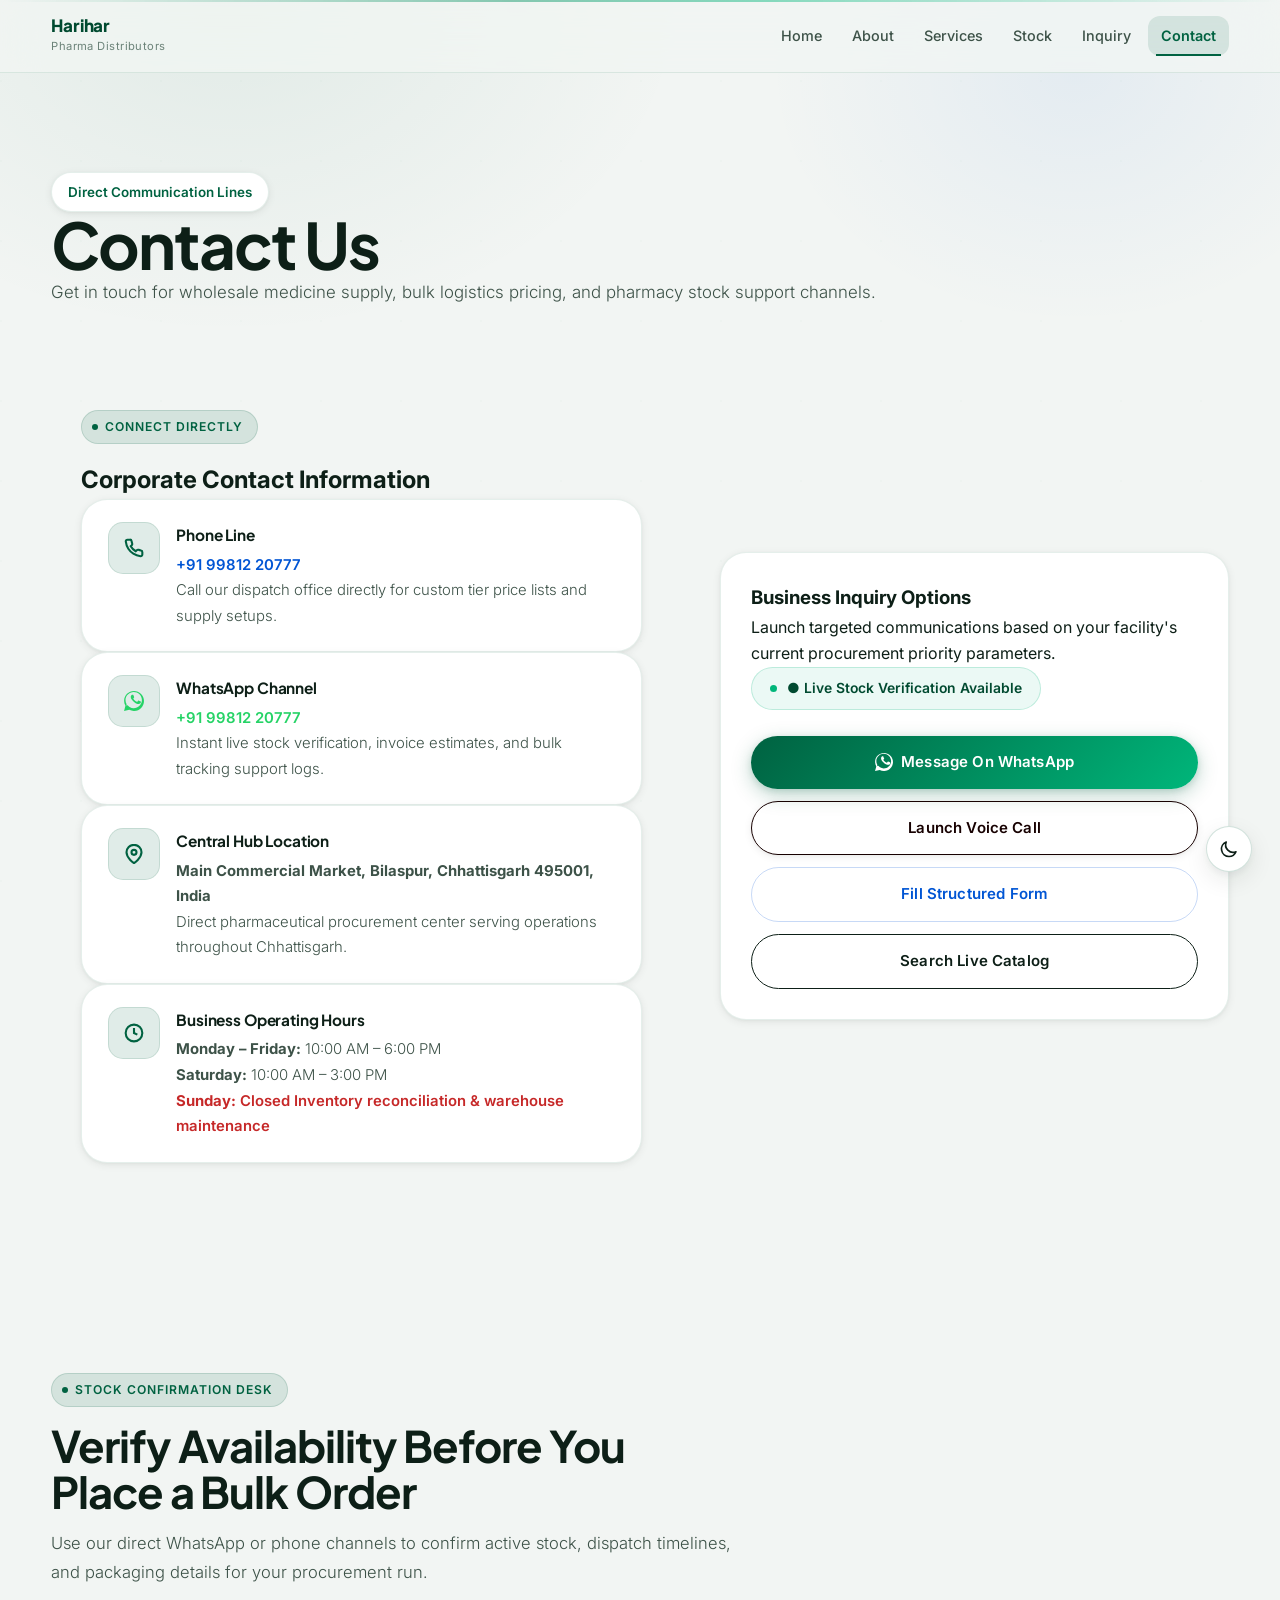
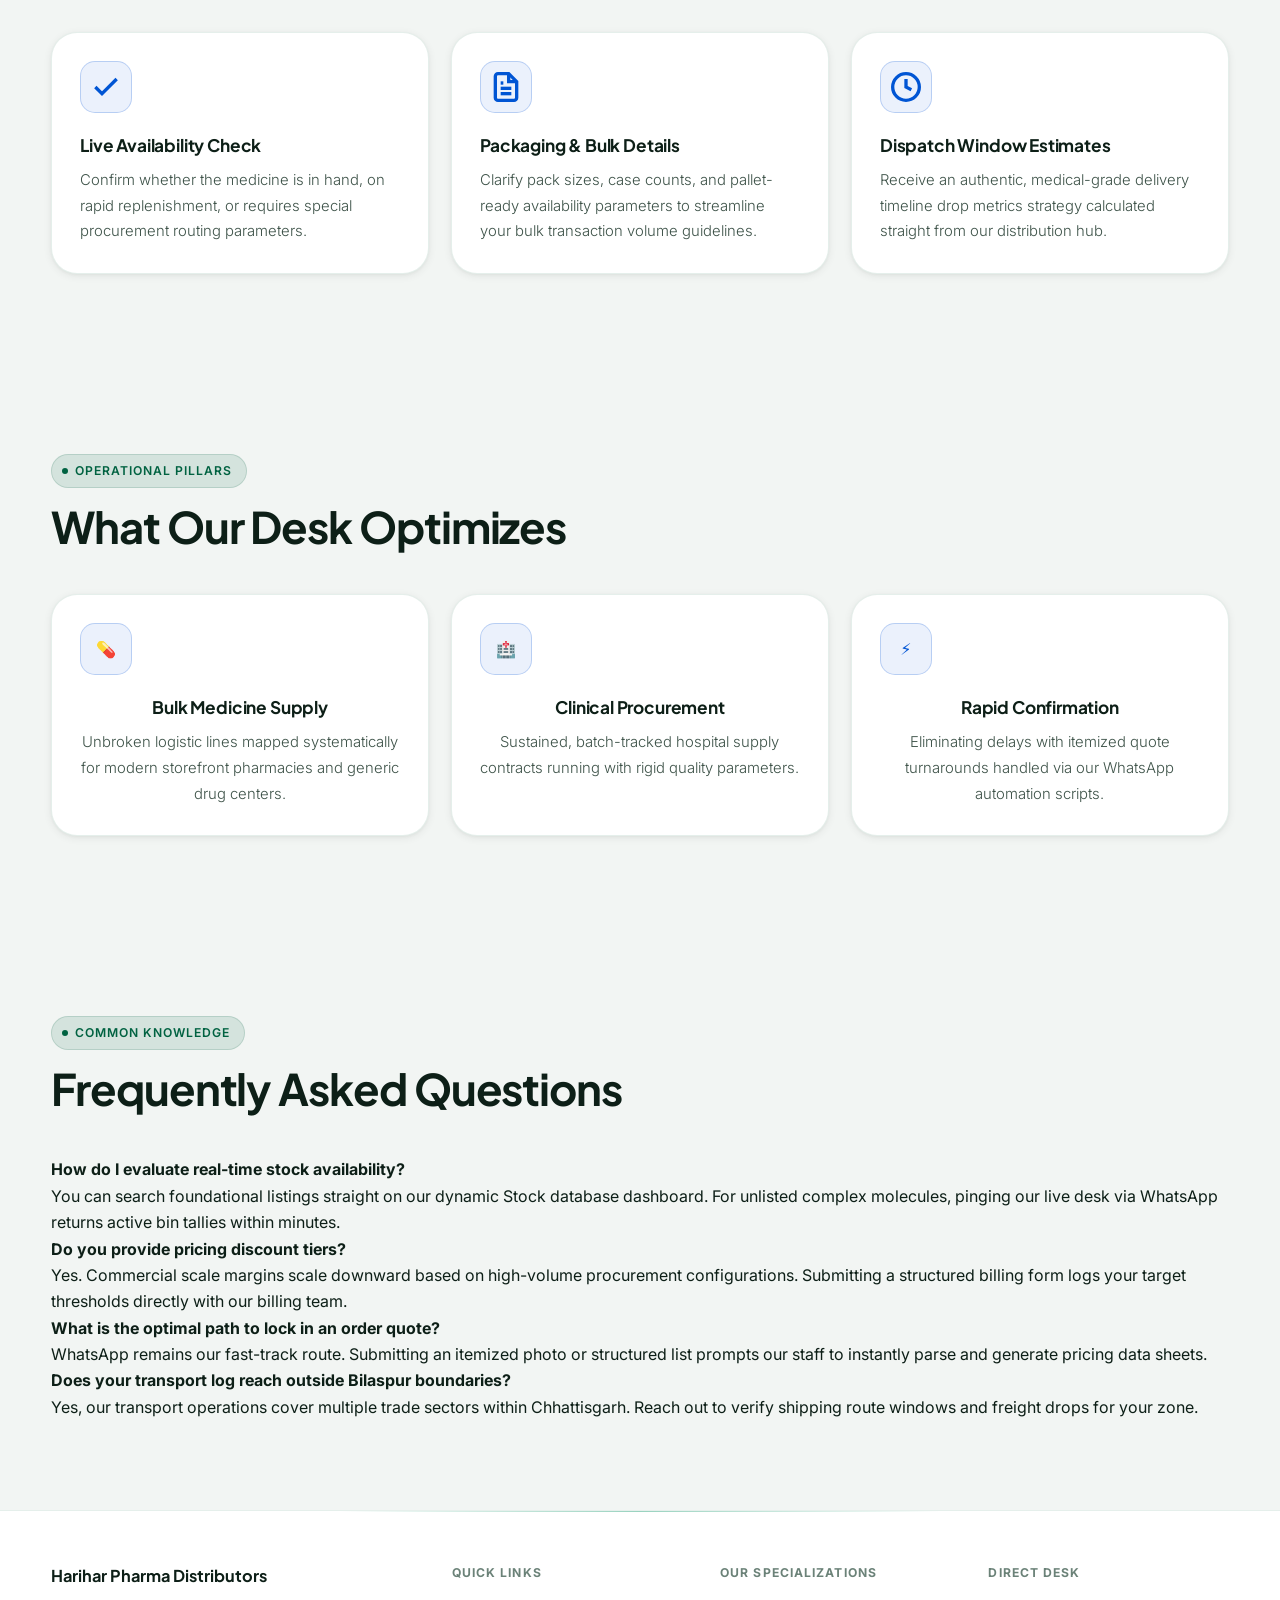
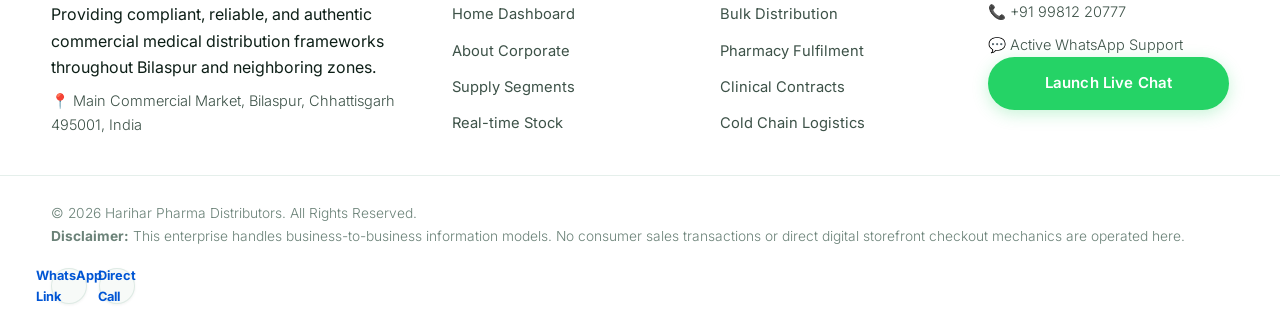
==== commit e9a33b45: "Update website with Google Form integration" ====
--- a/contact.html
+++ b/contact.html
@@ -78,7 +78,10 @@
   </script>
 </head>
 <body>
-  
+  <button class="theme-toggle-btn" id="themeToggle" aria-label="Toggle display theme">
+    <svg class="sun-icon" fill="none" stroke="currentColor" viewBox="0 0 24 24" stroke-width="2"><path stroke-linecap="round" stroke-linejoin="round" d="M12 3v1m0 16v1m9-9h-1M4 12H3m15.364-6.364l-.707.707M6.343 17.657l-.707.707m12.728 0l-.707-.707M6.343 6.343l-.707-.707M14 12a2 2 0 11-4 0 2 2 0 014 0z"/></svg>
+    <svg class="moon-icon" fill="none" stroke="currentColor" viewBox="0 0 24 24" stroke-width="2"><path stroke-linecap="round" stroke-linejoin="round" d="M20.354 15.354A9 9 0 018.646 3.646 9.003 9.003 0 0012 21a9.003 9.003 0 008.354-5.646z"/></svg>
+  </button>
   <div id="site-preloader">
     <div class="loader-pulse-ring">
       <svg class="loader-icon" width="36" height="36" viewBox="0 0 24 24" fill="none" stroke="currentColor" stroke-width="2.5" stroke-linecap="round" stroke-linejoin="round">
--- a/css/style.css
+++ b/css/style.css
@@ -1,101 +1,93 @@
+
 /* ==========================================================================
-   HARIHAR PHARMA DISTRIBUTORS — PEAK STYLESHEET v2.0
-   Editorial luxury × precision medicine aesthetic
-   Fonts: Syne (display) + DM Sans (body) — via Google Fonts
-   
+   HARIHAR PHARMA DISTRIBUTORS — MASTER STYLESHEET v3.0
+   Clean, conflict-free, mobile-first, production-ready
+   Fonts: Syne (display) + DM Sans (body) — Google Fonts
+
    Sections:
-   1. Variables & Design Tokens
-   2. Global Reset & Base
-   3. Layout
-   4. Header & Mobile Nav
-   5. Buttons
-   6. Hero
-   7. Trust / Cards / Sections
-   8. Forms & Contact Panels
-   9. Search / Stock Catalog
+   1.  Variables & Design Tokens
+   2.  Global Reset & Base
+   3.  Layout Utilities
+   4.  Header & Navigation
+   5.  Buttons
+   6.  Hero
+   7.  Cards & Trust Grid
+   8.  Forms & Contact
+   9.  Search / Stock Catalog
    10. Footer
-   11. Toast / Preloader / Helpers
+   11. Toast & Preloader
    12. Animations & Keyframes
    13. Dark Mode
-   14. Responsive
+   14. Responsive (mobile-first breakpoints)
    15. Accessibility
    ========================================================================== */
 
 /* =========================================================
-   1. VARIABLES & DESIGN TOKENS
+   1. VARIABLES & DESIGN TOKENS  (single :root — no duplicates)
    ========================================================= */
 
-@import url('https://fonts.googleapis.com/css2?family=Syne:wght@600;700;800&family=DM+Sans:ital,opsz,wght@0,9..40,300;0,9..40,400;0,9..40,500;0,9..40,600;1,9..40,300&display=swap');
 
 :root {
-  /* Core Palette — Deep emerald × steel blue × warm cream */
-  --bg: #f2f5f3;
-  --bg-soft: #f7faf8;
-  --bg-canvas: #edf1ef;
-
-  --surface: rgba(255, 255, 255, 0.88);
-  --surface-strong: rgba(255, 255, 255, 0.97);
-  --surface-elevated: #ffffff;
-  --surface-tinted: rgba(0, 98, 65, 0.04);
-
-  --text: #0d1f17;
-  --text-muted: #3d5248;
-  --text-soft: #6b8278;
-  --text-inverse: #f0f7f4;
-  --text-ghost: rgba(13, 31, 23, 0.38);
-
-  /* Brand */
-  --primary: #006241;
-  --primary-deep: #004a30;
-  --primary-light: #008f5f;
-  --primary-glow: rgba(0, 98, 65, 0.14);
-
-  --secondary: #0055d4;
-  --secondary-soft: rgba(0, 85, 212, 0.08);
-  --secondary-border: rgba(0, 85, 212, 0.22);
-
-  --accent: #00b67a;
-  --accent-warm: #e8a842;
-  --danger: #c8344b;
-  --wa-green: #25d366;
-
-  /* Borders */
-  --border: rgba(0, 98, 65, 0.10);
-  --border-strong: rgba(0, 98, 65, 0.18);
-  --border-card: rgba(0, 98, 65, 0.10);
-  --border-blue: rgba(0, 85, 212, 0.14);
-
-  /* Shadows — layered for depth */
-  --shadow-sm:   0 2px 6px rgba(0, 30, 18, 0.06), 0 1px 2px rgba(0, 30, 18, 0.04);
-  --shadow-md:   0 8px 24px rgba(0, 30, 18, 0.09), 0 3px 8px rgba(0, 30, 18, 0.05);
-  --shadow-lg:   0 20px 48px rgba(0, 30, 18, 0.11), 0 8px 18px rgba(0, 30, 18, 0.07);
-  --shadow-xl:   0 36px 72px rgba(0, 30, 18, 0.13), 0 14px 28px rgba(0, 30, 18, 0.08);
-  --shadow-card: 0 4px 16px rgba(0, 30, 18, 0.07), 0 1px 4px rgba(0, 30, 18, 0.04);
-
-  /* Radii */
-  --radius-xs: 8px;
-  --radius-sm: 14px;
-  --radius-md: 20px;
-  --radius-lg: 28px;
-  --radius-xl: 36px;
-  --radius-pill: 999px;
-
-  /* Typography */
-  --font-heading: 'Syne', Georgia, serif;
-  --font-base: 'DM Sans', -apple-system, system-ui, sans-serif;
-
-  /* Motion */
-  --ease-out-expo: cubic-bezier(0.16, 1, 0.3, 1);
-  --ease-in-out-quart: cubic-bezier(0.76, 0, 0.24, 1);
+  /* ── Palette ───────────────────────────────────────────── */
+  --bg:              #f2f5f3;
+  --bg-soft:         #f7faf8;
+  --surface:         rgba(255,255,255,0.88);
+  --surface-strong:  rgba(255,255,255,0.97);
+  --surface-el:      #ffffff;
+
+  --text:            #0d1f17;
+  --text-muted:      #3d5248;
+  --text-soft:       #6b8278;
+  --text-ghost:      rgba(13,31,23,0.36);
+  --text-inverse:    #f0f7f4;
+
+  --primary:         #006241;
+  --primary-deep:    #004a30;
+  --primary-light:   #008f5f;
+  --primary-glow:    rgba(0,98,65,0.12);
+
+  --secondary:       #0055d4;
+  --secondary-soft:  rgba(0,85,212,0.08);
+  --secondary-bd:    rgba(0,85,212,0.22);
+
+  --accent:          #00b67a;
+  --wa-green:        #25d366;
+  --danger:          #c8344b;
+
+  /* ── Borders ───────────────────────────────────────────── */
+  --bd:              rgba(0,98,65,0.10);
+  --bd-strong:       rgba(0,98,65,0.18);
+
+  /* ── Shadows (dual-layer for physical depth) ───────────── */
+  --sh-xs:  0 1px 3px rgba(0,30,18,0.06);
+  --sh-sm:  0 2px 8px rgba(0,30,18,0.07), 0 1px 3px rgba(0,30,18,0.04);
+  --sh-md:  0 8px 24px rgba(0,30,18,0.09), 0 3px 8px rgba(0,30,18,0.05);
+  --sh-lg:  0 20px 48px rgba(0,30,18,0.11), 0 6px 16px rgba(0,30,18,0.06);
+  --sh-xl:  0 36px 72px rgba(0,30,18,0.13), 0 12px 24px rgba(0,30,18,0.08);
+
+  /* ── Radii ─────────────────────────────────────────────── */
+  --r-xs:   6px;
+  --r-sm:   12px;
+  --r-md:   18px;
+  --r-lg:   26px;
+  --r-xl:   36px;
+  --r-pill: 999px;
+
+  /* ── Typography ────────────────────────────────────────── */
+  --font-head: 'Plus Jakarta Sans', var(--font-body);
+  --font-body: 'Inter', -apple-system, system-ui, sans-serif;
+
+  /* ── Motion ────────────────────────────────────────────── */
+  --ease-expo:   cubic-bezier(0.16, 1, 0.3, 1);
   --ease-spring: cubic-bezier(0.34, 1.56, 0.64, 1);
-  --dur-fast: 0.18s;
-  --dur-base: 0.28s;
-  --dur-slow: 0.48s;
-  --transition: var(--dur-base) var(--ease-out-expo);
-
-  /* Layout */
-  --container-max: min(1160px, 90%);
-  --section-pad: clamp(72px, 10vh, 110px);
+  --ease-quart:  cubic-bezier(0.76, 0, 0.24, 1);
+  --t-fast:  0.16s;
+  --t-base:  0.26s;
+  --t-slow:  0.46s;
+
+  /* ── Layout ────────────────────────────────────────────── */
+  --container: min(1280px, 92%);
+  --sec-pad:   clamp(64px, 10vh, 108px);
 }
 
 /* =========================================================
@@ -111,126 +103,115 @@
 html {
   scroll-behavior: smooth;
   text-size-adjust: 100%;
+  -webkit-text-size-adjust: 100%;
 }
 
 body {
-  font-family: var(--font-base);
+  font-family: var(--font-body);
   font-size: 16px;
   line-height: 1.65;
   color: var(--text);
   background-color: var(--bg);
   background-image:
-    radial-gradient(ellipse 800px 600px at 20% 0%, rgba(0, 98, 65, 0.07) 0%, transparent 60%),
-    radial-gradient(ellipse 600px 500px at 85% 8%, rgba(0, 85, 212, 0.06) 0%, transparent 55%),
-    url("data:image/svg+xml,%3Csvg xmlns='http://www.w3.org/2000/svg' width='80' height='80'%3E%3Ccircle cx='1' cy='1' r='1' fill='%23006241' fill-opacity='0.022'/%3E%3C/svg%3E");
+    radial-gradient(ellipse 760px 560px at 18% 0%,  rgba(0,98,65,0.07)   0%, transparent 60%),
+    radial-gradient(ellipse 560px 460px at 84% 8%,  rgba(0,85,212,0.06)  0%, transparent 55%),
+    url("data:image/svg+xml,%3Csvg xmlns='http://www.w3.org/2000/svg' width='80' height='80'%3E%3Ccircle cx='1' cy='1' r='1' fill='%23006241' fill-opacity='0.02'/%3E%3C/svg%3E");
   background-attachment: fixed;
   overflow-x: hidden;
   -webkit-font-smoothing: antialiased;
   -moz-osx-font-smoothing: grayscale;
 }
 
-img, svg {
-  display: block;
-  max-width: 100%;
-  height: auto;
-}
-
+img, svg { display: block; max-width: 100%; height: auto; }
 button, input, select, textarea { font: inherit; }
 button { border: none; background: none; cursor: pointer; }
-a { color: inherit; }
+a { color: inherit; text-decoration: none; }
 
 ::selection {
-  background: rgba(0, 98, 65, 0.15);
+  background: rgba(0,98,65,0.14);
   color: var(--primary-deep);
 }
 
 /* =========================================================
-   3. LAYOUT
+   3. LAYOUT UTILITIES
    ========================================================= */
 
-.container {
-  width: var(--container-max);
-  margin: 0 auto;
-}
-
-.section {
-  padding: var(--section-pad) 0;
-}
+.container { width: var(--container); margin: 0 auto; }
+
+.section { padding: var(--sec-pad) 0; }
 
 .text-center { text-align: center; }
 
-/* Section badge pill */
+/* Section eyebrow label */
 .section-subtitle {
   display: inline-flex;
   align-items: center;
   gap: 7px;
   padding: 6px 14px 6px 10px;
-  border-radius: var(--radius-pill);
+  border-radius: var(--r-pill);
   background: var(--primary-glow);
-  border: 1px solid rgba(0, 98, 65, 0.16);
+  border: 1px solid rgba(0,98,65,0.15);
   color: var(--primary);
-  font-size: 0.77rem;
+  font-size: 0.76rem;
   font-weight: 600;
   letter-spacing: 0.08em;
   text-transform: uppercase;
-  margin-bottom: 18px;
+  margin-bottom: 16px;
 }
 
 .section-subtitle::before {
   content: '';
-  display: block;
-  width: 6px;
-  height: 6px;
+  width: 6px; height: 6px;
   border-radius: 50%;
   background: var(--primary);
   flex-shrink: 0;
-}
-
-/* Section header */
+  animation: dotPulse 2.4s ease-in-out infinite;
+}
+
 .section-header {
   max-width: 680px;
   margin-bottom: 44px;
 }
 
-.section-header h2,
-.hero h1,
-.static-hero h1 {
-  font-family: var(--font-heading);
+.section-header h2 {
+  font-family: var(--font-head);
+  font-size: clamp(1.9rem, 3.4vw, 2.9rem);
+  font-weight: 700;
+  line-height: 1.06;
+  letter-spacing: -0.025em;
   color: var(--text);
-  font-weight: 700;
-  letter-spacing: -0.025em;
-}
-
-.section-header h2 {
-  font-size: clamp(2rem, 3.6vw, 3rem);
-  line-height: 1.06;
 }
 
 .section-desc {
+  margin-top: 14px;
   color: var(--text-muted);
-  font-size: 1.05rem;
+  font-size: 1.04rem;
   font-weight: 300;
-  line-height: 1.75;
-  margin-top: 14px;
-}
-
-/* Badge */
+  line-height: 1.76;
+}
+
 .badge {
   display: inline-flex;
   align-items: center;
   gap: 8px;
   padding: 8px 16px;
-  border-radius: var(--radius-pill);
-  background: var(--surface-elevated);
-  border: 1px solid var(--border);
+  border-radius: var(--r-pill);
+  background: var(--surface-el);
+  border: 1px solid var(--bd);
   color: var(--primary);
   font-size: 0.84rem;
   font-weight: 600;
-  box-shadow: var(--shadow-sm);
-}
+  box-shadow: var(--sh-sm);
+}
+
+/* Grids */
+.trust-grid, .grid-3 { display: grid; gap: 22px; grid-template-columns: repeat(3, minmax(0,1fr)); }
+.grid-2             { display: grid; gap: 22px; grid-template-columns: repeat(2, minmax(0,1fr)); }
+.grid-4             { display: grid; gap: 22px; grid-template-columns: repeat(4, minmax(0,1fr)); }
+.focus-grid         { display: grid; gap: 22px; grid-template-columns: repeat(2, minmax(0,1fr)); }
 
 /* =========================================================
-   4. HEADER & MOBILE NAV
+   4. HEADER & NAVIGATION
    ========================================================= */
 
 .site-header {
@@ -239,32 +220,34 @@
   z-index: 1000;
   backdrop-filter: blur(22px) saturate(1.6);
   -webkit-backdrop-filter: blur(22px) saturate(1.6);
-  background: rgba(242, 245, 243, 0.78);
-  border-bottom: 1px solid var(--border);
-  transition: background var(--transition), box-shadow var(--transition);
-}
-
-.site-header::after {
+  background: rgba(242,245,243,0.80);
+  border-bottom: 1px solid var(--bd);
+  transition: background var(--t-base) var(--ease-expo),
+              box-shadow  var(--t-base) var(--ease-expo);
+}
+
+/* Gradient hairline accent at very top */
+.site-header::before {
   content: '';
   position: absolute;
   inset: 0 0 auto;
-  height: 1px;
-  background: linear-gradient(90deg, transparent, var(--primary-light), transparent);
-  opacity: 0.3;
+  height: 2px;
+  background: linear-gradient(90deg, transparent 0%, var(--primary-light) 40%, var(--accent) 60%, transparent 100%);
+  opacity: 0.45;
   pointer-events: none;
 }
 
 .site-header.scrolled {
-  background: rgba(242, 245, 243, 0.92);
-  box-shadow: var(--shadow-md);
+  background: rgba(242,245,243,0.94);
+  box-shadow: var(--sh-md);
 }
 
 .navbar {
-  min-height: 74px;
+  min-height: 72px;
   display: flex;
   align-items: center;
   justify-content: space-between;
-  gap: 20px;
+  gap: 18px;
 }
 
 /* Brand */
@@ -272,12 +255,11 @@
   display: inline-flex;
   flex-direction: column;
   gap: 2px;
-  text-decoration: none;
 }
 
 .navbar-brand-main {
-  font-family: var(--font-heading);
-  font-size: 1.08rem;
+  font-family: var(--font-head);
+  font-size: 1.06rem;
   font-weight: 800;
   letter-spacing: -0.01em;
   color: var(--primary-deep);
@@ -285,17 +267,17 @@
 }
 
 .navbar-brand-subtitle {
-  font-size: 0.72rem;
+  font-size: 0.70rem;
   font-weight: 400;
   color: var(--text-soft);
-  letter-spacing: 0.05em;
+  letter-spacing: 0.04em;
 }
 
 /* Nav links */
 .nav-links {
   display: flex;
   align-items: center;
-  gap: 6px;
+  gap: 4px;
   list-style: none;
 }
 
@@ -303,20 +285,40 @@
 
 .nav-links a {
   display: inline-block;
-  padding: 8px 14px;
-  border-radius: var(--radius-sm);
+  padding: 8px 13px;
+  border-radius: var(--r-sm);
   color: var(--text-muted);
   font-size: 0.9rem;
   font-weight: 500;
-  text-decoration: none;
-  transition: color var(--dur-fast) ease, background var(--dur-fast) ease;
-  position: relative;
+  transition: color var(--t-fast) ease, background var(--t-fast) ease;
 }
 
 .nav-links a:hover,
 .nav-links a:focus-visible {
   color: var(--primary);
   background: var(--primary-glow);
+}
+
+.nav-links a {
+  position: relative;
+  transition: color var(--t-fast) ease;
+}
+
+.nav-links a::after {
+  content: '';
+  position: absolute;
+  bottom: 0;
+  left: 50%;
+  width: 0;
+  height: 2px;
+  background: var(--primary);
+  transition: width var(--t-fast) var(--ease-expo), left var(--t-fast) var(--ease-expo);
+}
+
+.nav-links a:hover::after,
+.nav-links a.active::after {
+  width: 80%;
+  left: 10%;
 }
 
 .nav-links a.active {
@@ -330,14 +332,16 @@
   display: none;
   align-items: center;
   justify-content: center;
-  width: 46px;
-  height: 46px;
-  border-radius: var(--radius-sm);
-  background: var(--surface-elevated);
-  border: 1px solid var(--border);
-  box-shadow: var(--shadow-sm);
+  width: 44px;
+  height: 44px;               /* WCAG 2.5.5 min tap target */
+  border-radius: var(--r-sm);
+  background: var(--surface-el);
+  border: 1px solid var(--bd);
+  box-shadow: var(--sh-xs);
   position: relative;
-  transition: background var(--transition), box-shadow var(--transition);
+  flex-shrink: 0;
+  touch-action: manipulation;
+  transition: background var(--t-base) var(--ease-expo);
 }
 
 .hamburger:hover { background: var(--bg-soft); }
@@ -348,47 +352,42 @@
   width: 20px;
   height: 1.5px;
   background: var(--text);
+  border-radius: 2px;
   transform: translateX(-50%);
-  transition:
-    transform var(--dur-base) var(--ease-in-out-quart),
-    opacity var(--dur-fast) ease;
-  border-radius: 2px;
-}
-
-.hamburger span:nth-child(1) { top: 17px; }
-.hamburger span:nth-child(2) { top: 23px; }
-.hamburger span:nth-child(3) { top: 29px; }
+  transition: transform var(--t-base) var(--ease-quart),
+              opacity   var(--t-fast) ease;
+}
+
+.hamburger span:nth-child(1) { top: 16px; }
+.hamburger span:nth-child(2) { top: 22px; }
+.hamburger span:nth-child(3) { top: 28px; }
 
 .toggle-burger span:nth-child(1) { transform: translateX(-50%) translateY(6px) rotate(45deg); }
 .toggle-burger span:nth-child(2) { opacity: 0; transform: translateX(-50%) scaleX(0); }
 .toggle-burger span:nth-child(3) { transform: translateX(-50%) translateY(-6px) rotate(-45deg); }
 
-/* Mobile nav panel */
+/* Mobile drawer */
 .nav-links.nav-active {
   position: fixed;
-  inset: 74px 0 auto auto;
-  width: min(300px, 76%);
-  max-height: calc(100dvh - 74px);
-  padding: 24px 20px;
+  inset: 72px 0 0 auto;
+  width: min(300px, 78vw);
+  padding: 24px 18px;
   flex-direction: column;
   align-items: flex-start;
   gap: 4px;
-  background: var(--surface-elevated);
-  border-left: 1px solid var(--border);
-  box-shadow: -16px 32px 64px rgba(0, 30, 18, 0.14);
+  background: var(--surface-el);
+  border-left: 1px solid var(--bd);
+  box-shadow: -14px 0 40px rgba(0,30,18,0.12);
   overflow-y: auto;
-  animation: slideInRight var(--dur-base) var(--ease-out-expo) both;
-}
-
-@keyframes slideInRight {
-  from { transform: translateX(100%); opacity: 0; }
-  to   { transform: translateX(0);    opacity: 1; }
+  -webkit-overflow-scrolling: touch;
+  animation: drawerIn var(--t-base) var(--ease-expo) both;
 }
 
 .nav-links.nav-active a {
   width: 100%;
   padding: 12px 16px;
   font-size: 1rem;
+  border-radius: var(--r-sm);
 }
 
 /* =========================================================
@@ -401,135 +400,79 @@
   justify-content: center;
   gap: 8px;
   padding: 14px 26px;
-  border-radius: var(--radius-pill);
+  min-height: 44px;           /* WCAG tap target */
+  border-radius: var(--r-pill);
   font-weight: 600;
   font-size: 0.94rem;
   letter-spacing: 0.01em;
-  text-decoration: none;
-  transition:
-    transform var(--dur-base) var(--ease-spring),
-    box-shadow var(--transition),
-    background var(--dur-fast) ease,
-    border-color var(--dur-fast) ease;
+  touch-action: manipulation;
+  cursor: pointer;
   position: relative;
   overflow: hidden;
-}
-
+  transition:
+    transform  var(--t-base) var(--ease-spring),
+    box-shadow var(--t-base) var(--ease-expo),
+    background var(--t-fast) ease,
+    border-color var(--t-fast) ease;
+}
+
+/* Light-reflection shimmer on hover */
 .btn::after {
   content: '';
   position: absolute;
-  inset: 0;
-  background: rgba(255, 255, 255, 0);
-  transition: background var(--dur-fast) ease;
+  top: 0; left: -110%;
+  width: 60%; height: 100%;
+  background: linear-gradient(90deg, transparent, rgba(255,255,255,0.18), transparent);
+  transform: skewX(-20deg);
+  transition: left 0.55s var(--ease-expo);
   pointer-events: none;
 }
 
 .btn:hover { transform: translateY(-2px); }
-.btn:hover::after { background: rgba(255, 255, 255, 0.08); }
-.btn:active { transform: translateY(0) scale(0.98); }
-
-/* Primary — gradient */
+.btn:hover::after { left: 150%; }
+.btn:active { transform: translateY(0) scale(0.975); }
+
+/* Primary — emerald → mint gradient */
 .btn-primary-whatsapp {
   color: #fff;
   background: linear-gradient(135deg, var(--primary) 0%, var(--accent) 100%);
-  box-shadow: 0 8px 24px rgba(0, 98, 65, 0.28), 0 2px 6px rgba(0, 98, 65, 0.16);
-}
-
+  box-shadow: 0 6px 20px rgba(0,98,65,0.26), 0 2px 6px rgba(0,98,65,0.14);
+}
 .btn-primary-whatsapp:hover {
-  box-shadow: 0 14px 36px rgba(0, 98, 65, 0.34), 0 4px 10px rgba(0, 98, 65, 0.18);
-}
-
-/* Secondary */
+  box-shadow: 0 12px 32px rgba(0,98,65,0.32), 0 4px 10px rgba(0,98,65,0.16);
+}
+
+/* Secondary — ghost white */
 .btn-secondary {
   color: var(--text);
-  background: var(--surface-elevated);
-  border: 1px solid var(--border-strong);
-  box-shadow: var(--shadow-sm);
-}
-
-.btn-secondary:hover { border-color: rgba(0, 98, 65, 0.28); }
-
-/* Outline blue */
+  background: var(--surface-el);
+  border: 1px solid var(--bd-strong);
+  box-shadow: var(--sh-sm);
+}
+.btn-secondary:hover { border-color: rgba(0,98,65,0.30); }
+
+/* Outline — blue */
 .btn-outline {
   color: var(--secondary);
   background: transparent;
-  border: 1px solid var(--secondary-border);
-}
-
+  border: 1px solid var(--secondary-bd);
+}
 .btn-outline:hover { background: var(--secondary-soft); }
 
-/* Sizes */
-.btn-small { padding: 10px 20px; font-size: 0.86rem; }
-.btn-block  { width: 100%; }
-
-/* WhatsApp footer */
+/* WhatsApp CTA */
 .btn-whatsapp-footer {
   width: 100%;
   justify-content: center;
   color: #fff;
   background: var(--wa-green);
-  box-shadow: 0 6px 20px rgba(37, 211, 102, 0.28);
-}
-
+  box-shadow: 0 4px 16px rgba(37,211,102,0.26);
+}
 .btn-whatsapp-footer:hover {
-  box-shadow: 0 10px 28px rgba(37, 211, 102, 0.38);
-}
-
-/* =========================================================
-   6. HERO
-   ========================================================= */
-
-.hero,
-.static-hero {
-  padding: clamp(80px, 12vh, 130px) 0 clamp(60px, 9vh, 100px);
-  position: relative;
-}
-
-.hero-grid {
-  display: grid;
-  grid-template-columns: 1.1fr 0.9fr;
-  gap: 48px;
-  align-items: center;
-}
-
-.hero-content {
-  display: grid;
-  gap: 22px;
-}
-
-.hero h1,
-.static-hero h1 {
-  font-family: var(--font-heading);
-  font-size: clamp(2.6rem, 5.2vw, 4.2rem);
-  line-height: 1.02;
-  letter-spacing: -0.03em;
-  font-weight: 700;
-}
-
-.hero h1 em {
-  font-style: normal;
-  background: linear-gradient(135deg, var(--primary) 0%, var(--accent) 60%, var(--secondary) 100%);
-  -webkit-background-clip: text;
-  -webkit-text-fill-color: transparent;
-  background-clip: text;
-}
-
-/* Keep legacy .hero h1 span working */
-.hero h1 span {
-  display: inline-block;
-  background: linear-gradient(135deg, var(--primary) 0%, var(--accent) 60%, var(--secondary) 100%);
-  -webkit-background-clip: text;
-  -webkit-text-fill-color: transparent;
-  background-clip: text;
-}
-
-.hero > .container > .hero-grid > .hero-content > p,
-.hero p.hero-lead {
-  color: var(--text-muted);
-  font-size: 1.08rem;
-  font-weight: 300;
-  line-height: 1.78;
-}
+  box-shadow: 0 8px 24px rgba(37,211,102,0.34);
+}
+
+.btn-small  { padding: 10px 20px; font-size: 0.86rem; min-height: 40px; }
+.btn-block  { width: 100%; }
 
 .hero-buttons {
   display: flex;
@@ -539,10 +482,57 @@
   margin-top: 8px;
 }
 
-/* Hero visual */
+/* =========================================================
+   6. HERO
+   ========================================================= */
+
+.hero,
+.static-hero {
+  padding: clamp(76px, 11vh, 128px) 0 clamp(56px, 8vh, 96px);
+  position: relative;
+}
+
+.hero-grid {
+  display: grid;
+  grid-template-columns: 1.1fr 0.9fr;
+  gap: 48px;
+  align-items: center;
+}
+
+.hero-content { display: grid; gap: 20px; }
+
+.hero h1,
+.static-hero h1 {
+  font-family: var(--font-head);
+  font-size: clamp(2.4rem, 5vw, 4rem);
+  line-height: 1.02;
+  letter-spacing: -0.03em;
+  font-weight: 700;
+  color: var(--text);
+}
+
+/* Gradient text highlight */
+.hero h1 span,
+.hero h1 em {
+  font-style: normal;
+  background: linear-gradient(135deg, var(--primary) 0%, var(--accent) 55%, var(--secondary) 100%);
+  -webkit-background-clip: text;
+  -webkit-text-fill-color: transparent;
+  background-clip: text;
+}
+
+.hero p,
+.hero-lead {
+  color: var(--text-muted);
+  font-size: 1.06rem;
+  font-weight: 300;
+  line-height: 1.78;
+}
+
+/* Hero visual panel */
 .hero-image-wrapper {
   position: relative;
-  min-height: 440px;
+  min-height: 420px;
   display: grid;
   place-items: center;
 }
@@ -550,90 +540,66 @@
 .hero-accent-bg {
   position: absolute;
   inset: 0;
-  border-radius: var(--radius-xl);
+  border-radius: var(--r-xl);
   background:
-    radial-gradient(ellipse at 20% 20%, rgba(0, 98, 65, 0.12) 0%, transparent 50%),
-    radial-gradient(ellipse at 80% 80%, rgba(0, 85, 212, 0.10) 0%, transparent 50%);
+    radial-gradient(ellipse at 22% 22%, rgba(0,98,65,0.11) 0%, transparent 52%),
+    radial-gradient(ellipse at 80% 78%, rgba(0,85,212,0.09) 0%, transparent 52%);
   pointer-events: none;
 }
 
 .hero-animation-scene {
   position: relative;
   width: 100%;
-  min-height: 440px;
+  min-height: 420px;
   display: grid;
   place-items: center;
   overflow: hidden;
 }
 
-/* Hero floating elements */
 .hero-glow-orb {
   position: absolute;
-  width: 160px;
-  height: 160px;
+  width: 150px; height: 150px;
   border-radius: 50%;
-  background: radial-gradient(circle, rgba(0, 182, 122, 0.18), rgba(0, 85, 212, 0.1) 60%, transparent);
-  filter: blur(28px);
-  top: 6%;
-  right: 10%;
-  animation: orbFloat 8s ease-in-out infinite;
+  background: radial-gradient(circle, rgba(0,182,122,0.16), rgba(0,85,212,0.09) 60%, transparent);
+  filter: blur(26px);
+  top: 6%; right: 10%;
+  animation: orbFloat 9s ease-in-out infinite;
 }
 
 .hero-pill {
   position: absolute;
-  border-radius: var(--radius-pill);
-  background: linear-gradient(135deg, rgba(0, 98, 65, 0.08), rgba(0, 182, 122, 0.06));
-  border: 1px solid rgba(0, 98, 65, 0.12);
-  backdrop-filter: blur(6px);
-}
-
-.pill-sm {
-  width: 100px;
-  height: 36px;
-  top: 14%;
-  left: 12%;
-  animation: floatY 5s ease-in-out infinite;
-}
-
-.pill-lg {
-  width: 140px;
-  height: 48px;
-  bottom: 22%;
-  right: 14%;
-  animation: floatY 7s ease-in-out infinite 1.2s;
-}
+  border-radius: var(--r-pill);
+  background: linear-gradient(135deg, rgba(0,98,65,0.08), rgba(0,182,122,0.06));
+  border: 1px solid rgba(0,98,65,0.11);
+  backdrop-filter: blur(5px);
+}
+.pill-sm { width: 96px; height: 34px; top: 14%; left: 12%; animation: floatY 5.2s ease-in-out infinite; }
+.pill-lg { width: 136px; height: 46px; bottom: 22%; right: 14%; animation: floatY 7.2s ease-in-out infinite 1.3s; }
 
 .hero-cross {
   position: absolute;
-  width: 64px;
-  height: 64px;
-  display: grid;
-  place-items: center;
-  font-size: 1.4rem;
+  width: 62px; height: 62px;
+  display: grid; place-items: center;
+  font-size: 1.35rem;
   color: var(--secondary);
-  top: 36%;
-  left: 52%;
-  background: rgba(0, 85, 212, 0.08);
-  border: 1px solid rgba(0, 85, 212, 0.14);
-  border-radius: var(--radius-sm);
-  animation: floatY 6s ease-in-out infinite 0.6s;
+  top: 36%; left: 52%;
+  background: rgba(0,85,212,0.08);
+  border: 1px solid rgba(0,85,212,0.13);
+  border-radius: var(--r-sm);
+  animation: floatY 6.2s ease-in-out infinite 0.7s;
 }
 
 .hero-medical-box {
   position: absolute;
-  width: 140px;
-  height: 140px;
-  background: var(--surface-elevated);
-  border: 1px solid var(--border);
-  box-shadow: var(--shadow-md);
-  border-radius: var(--radius-md);
-  top: 28%;
-  left: 18%;
-  display: grid;
-  place-items: center;
-  animation: floatY 6.5s ease-in-out infinite 0.3s;
-}
-
+  width: 136px; height: 136px;
+  background: var(--surface-el);
+  border: 1px solid var(--bd);
+  box-shadow: var(--sh-md);
+  border-radius: var(--r-md);
+  top: 28%; left: 18%;
+  display: grid; place-items: center;
+  animation: floatY 6.8s ease-in-out infinite 0.4s;
+}
 .hero-medical-box .box-top,
 .hero-medical-box .box-front,
 .hero-medical-box .box-label { display: none; }
@@ -641,71 +607,44 @@
 /* Hero stat cards */
 .hero-card {
   position: absolute;
-  padding: 22px 26px;
-  border-radius: var(--radius-lg);
-  background: var(--surface-elevated);
-  border: 1px solid var(--border-card);
-  box-shadow: var(--shadow-lg);
+  padding: 20px 24px;
+  border-radius: var(--r-lg);
+  background: var(--surface-el);
+  border: 1px solid var(--bd);
+  box-shadow: var(--sh-lg);
   backdrop-filter: blur(12px);
-  animation: cardEntrance 0.7s var(--ease-out-expo) both;
-}
-
-.hero-card-left {
-  width: clamp(210px, 28vw, 280px);
-  top: 12%;
-  left: 52%;
-  animation-delay: 0.3s;
-}
-
-.hero-card-right {
-  width: clamp(210px, 28vw, 280px);
-  bottom: 12%;
-  right: 12%;
-  animation-delay: 0.55s;
-}
+  animation: cardIn 0.7s var(--ease-expo) both;
+}
+
+.hero-card-left  { width: clamp(200px,26vw,268px); top: 12%; left: 52%; animation-delay: 0.32s; }
+.hero-card-right { width: clamp(200px,26vw,268px); bottom: 12%; right: 12%; animation-delay: 0.56s; }
 
 .hero-card span {
-  display: inline-flex;
-  align-items: center;
-  gap: 6px;
-  margin-bottom: 12px;
+  display: inline-flex; align-items: center; gap: 6px;
+  margin-bottom: 10px;
   color: var(--primary);
-  font-size: 0.8rem;
-  font-weight: 600;
-  letter-spacing: 0.06em;
-  text-transform: uppercase;
+  font-size: 0.76rem; font-weight: 600; letter-spacing: 0.07em; text-transform: uppercase;
 }
 
 .hero-card strong {
   display: block;
-  font-family: var(--font-heading);
-  font-size: clamp(2rem, 3vw, 2.8rem);
-  font-weight: 700;
-  letter-spacing: -0.03em;
-  color: var(--text);
-  line-height: 1;
-  margin-bottom: 8px;
+  font-family: var(--font-head);
+  font-size: clamp(1.8rem, 2.8vw, 2.6rem);
+  font-weight: 700; letter-spacing: -0.03em;
+  color: var(--text); line-height: 1;
+  margin-bottom: 7px;
 }
 
 .hero-card p {
   color: var(--text-muted);
-  font-size: 0.88rem;
-  font-weight: 300;
-  line-height: 1.65;
+  font-size: 0.87rem; font-weight: 300; line-height: 1.64;
 }
 
 /* =========================================================
-   7. TRUST / CARDS / SECTIONS
+   7. CARDS & TRUST GRID
    ========================================================= */
 
-/* Grid layouts */
-.trust-grid,
-.grid-3       { display: grid; gap: 22px; grid-template-columns: repeat(3, minmax(0, 1fr)); }
-.grid-2       { display: grid; gap: 22px; grid-template-columns: repeat(2, minmax(0, 1fr)); }
-.grid-4       { display: grid; gap: 22px; grid-template-columns: repeat(4, minmax(0, 1fr)); }
-.focus-grid   { display: grid; gap: 22px; grid-template-columns: repeat(2, minmax(0, 1fr)); }
-
-/* Card base */
+/* Card base (single definition — no duplicates) */
 .trust-item,
 .service-display-card,
 .support-card-item,
@@ -716,14 +655,14 @@
 .info-block-item,
 .action-card-panel,
 .alt-cta-box {
-  background: var(--surface-elevated);
-  border: 1px solid var(--border-card);
-  box-shadow: var(--shadow-card);
-  border-radius: var(--radius-lg);
+  background: var(--surface-el);
+  border: 1px solid var(--bd);
+  box-shadow: var(--sh-sm);
+  border-radius: var(--r-lg);
   transition:
-    transform var(--dur-base) var(--ease-spring),
-    box-shadow var(--transition),
-    border-color var(--transition);
+    transform    var(--t-base) var(--ease-spring),
+    box-shadow   var(--t-base) var(--ease-expo),
+    border-color var(--t-base) var(--ease-expo);
 }
 
 .trust-item:hover,
@@ -737,59 +676,84 @@
 .action-card-panel:hover,
 .alt-cta-box:hover {
   transform: translateY(-5px);
-  box-shadow: var(--shadow-lg);
-  border-color: var(--border-strong);
-}
-
-/* Card padding */
+  box-shadow: var(--sh-lg);
+  border-color: var(--bd-strong);
+}
+
+/* Padding for most cards */
 .trust-item,
 .service-display-card,
 .support-card-item,
 .focus-card,
 .card,
-.product-card {
-  padding: 30px;
-}
+.product-card { padding: 28px; }
+
+/* Gradient stripe accent on feature cards */
+.trust-item::before,
+.service-display-card::before {
+  content: '';
+  display: block;
+  height: 3px; width: 38px;
+  background: linear-gradient(90deg, var(--primary), var(--accent));
+  border-radius: var(--r-pill);
+  margin-bottom: 22px;
+}
+
+/* Bottom reveal bar on hover */
+.service-display-card::after,
+.card::after,
+.product-card::after {
+  content: '';
+  position: absolute;
+  bottom: 0; left: 0;
+  width: 100%; height: 3px;
+  background: linear-gradient(90deg, var(--primary), var(--secondary));
+  transform: scaleX(0);
+  transform-origin: left;
+  transition: transform 0.38s var(--ease-expo);
+}
+
+.service-display-card,
+.card,
+.product-card { position: relative; overflow: hidden; }
+
+.service-display-card:hover::after,
+.card:hover::after,
+.product-card:hover::after { transform: scaleX(1); }
 
 /* Icon boxes */
 .trust-icon-box,
 .support-avatar-icon,
 .info-icon {
-  width: 52px;
-  height: 52px;
-  display: grid;
-  place-items: center;
-  border-radius: 16px;
-  margin-bottom: 20px;
+  width: 52px; height: 52px;
+  display: grid; place-items: center;
+  border-radius: 15px;
+  margin-bottom: 18px;
   flex-shrink: 0;
+  transition: background var(--t-base) ease, transform var(--t-base) var(--ease-spring);
 }
 
 .trust-icon-box,
 .info-icon {
   background: var(--primary-glow);
-  border: 1px solid rgba(0, 98, 65, 0.14);
+  border: 1px solid rgba(0,98,65,0.13);
   color: var(--primary);
 }
 
 .support-avatar-icon {
   background: var(--secondary-soft);
-  border: 1px solid var(--border-blue);
+  border: 1px solid var(--secondary-bd);
   color: var(--secondary);
 }
 
-/* Card type accent — top border stripe */
-.trust-item::before,
-.service-display-card::before {
-  content: '';
-  display: block;
-  height: 3px;
-  width: 40px;
-  background: linear-gradient(90deg, var(--primary), var(--accent));
-  border-radius: var(--radius-pill);
-  margin-bottom: 24px;
-}
-
-/* Headings inside cards */
+.trust-item:hover .trust-icon-box,
+.card:hover .trust-icon-box {
+  background: var(--primary);
+  color: #fff;
+  transform: scale(1.06) rotate(4deg);
+}
+
+/* Card text */
 .trust-item h3,
 .service-display-card h3,
 .focus-card h3,
@@ -798,85 +762,521 @@
 .product-card h3,
 .info-body h4,
 .alt-cta-box h3 {
-  font-family: var(--font-heading);
-  font-size: 1.1rem;
+  font-family: var(--font-head);
+  font-size: 1.08rem;
   font-weight: 700;
   letter-spacing: -0.01em;
-  margin-bottom: 10px;
+  margin-bottom: 9px;
   color: var(--text);
 }
 
-/* Paragraphs inside cards */
 .support-card-item p,
 .card p,
-.product p,
 .info-body p,
 .trust-item p,
 .service-display-card p,
-.focus-card p {
+.focus-card p,
+.product-card p {
   color: var(--text-muted);
-  font-size: 0.94rem;
+  font-size: 0.93rem;
   font-weight: 300;
   line-height: 1.72;
 }
 
-/* Focus/checklist */
+/* Focus / checklist */
 .focus-list {
   display: grid;
-  gap: 14px;
+  gap: 13px;
   list-style: none;
   margin-top: 6px;
 }
 
-.focus-list li {
-  display: flex;
-  gap: 11px;
-  align-items: flex-start;
-}
+.focus-list li { display: flex; gap: 11px; align-items: flex-start; }
 
 .focus-list svg {
   min-width: 17px;
   color: var(--primary);
-  margin-top: 4px;
+  margin-top: 3px;
 }
 
 .focus-list span,
 .focus-list div {
+  font-size: 0.95rem;
+  color: var(--text-muted);
+}
+
+.card-image {
+  min-height: 176px;
+  border-radius: var(--r-md);
+  background: linear-gradient(135deg, rgba(0,85,212,0.07), rgba(0,98,65,0.07));
+  margin-bottom: 16px;
+}
+
+.product-card { display: grid; gap: 13px; padding: 24px; }
+.product-card h3 { margin: 0; }
+
+/* =========================================================
+   8. FORMS & CONTACT
+   ========================================================= */
+
+.contact-main-section,
+.form-main-section { padding-top: 0; }
+
+/* Section Layout Grid */
+.inquiry-grid {
+  display: grid;
+  grid-template-columns: 1fr;
+  gap: 40px;
+  align-items: start;
+  margin-top: 24px;
+}
+
+@media (min-width: 992px) {
+  .inquiry-grid {
+    grid-template-columns: 1.1fr 1fr;
+    gap: 56px;
+  }
+}
+
+/* Responsive grid rows for form fields */
+.form-grid-row {
+  display: grid;
+  grid-template-columns: 1fr;
+  gap: 0;
+}
+
+@media (min-width: 768px) {
+  .form-grid-row {
+    grid-template-columns: 1fr 1fr;
+    gap: 20px;
+  }
+}
+
+/* Left Column: CTA Card & Badges */
+.cta-card {
+  display: flex;
+  flex-direction: column;
+  gap: 22px;
+}
+
+.badge-response-time {
+  display: inline-flex;
+  align-items: center;
+  gap: 8px;
+  padding: 8px 16px;
+  background: rgba(0, 98, 65, 0.05);
+  border: 1px solid rgba(0, 98, 65, 0.14);
+  color: var(--primary);
+  font-size: 0.84rem;
+  font-weight: 600;
+  border-radius: var(--r-pill);
+  width: fit-content;
+}
+
+body.dark .badge-response-time {
+  background: rgba(0, 212, 133, 0.08);
+  border-color: rgba(0, 212, 133, 0.2);
+  color: var(--primary);
+}
+
+.pulse-dot {
+  width: 8px;
+  height: 8px;
+  background: var(--accent);
+  border-radius: 50%;
+  display: inline-block;
+  position: relative;
+}
+
+.pulse-dot::after {
+  content: '';
+  position: absolute;
+  width: 100%;
+  height: 100%;
+  top: 0;
+  left: 0;
+  background: inherit;
+  border-radius: 50%;
+  animation: pulseGlow 1.8s infinite;
+}
+
+@keyframes pulseGlow {
+  0% { transform: scale(1); opacity: 0.8; }
+  100% { transform: scale(2.8); opacity: 0; }
+}
+
+.cta-headline {
+  font-family: var(--font-head);
+  font-size: clamp(2.1rem, 3.8vw, 2.6rem);
+  line-height: 1.25;
+  font-weight: 700;
+  letter-spacing: -0.02em;
+  color: var(--text);
+}
+
+.cta-subheading {
+  font-size: 1.05rem;
+  color: var(--text-muted);
+  line-height: 1.65;
+}
+
+.honest-badges-list {
+  display: grid;
+  grid-template-columns: 1fr;
+  gap: 16px;
+  margin-top: 6px;
+}
+
+@media (min-width: 480px) {
+  .honest-badges-list {
+    grid-template-columns: 1fr 1fr;
+    gap: 18px 24px;
+  }
+}
+
+.badge-item {
+  display: flex;
+  align-items: center;
+  gap: 12px;
+  font-size: 0.94rem;
+  font-weight: 500;
+  color: var(--text-muted);
+}
+
+.badge-icon {
+  width: 18px;
+  height: 18px;
+  color: var(--primary);
+  flex-shrink: 0;
+}
+
+body.dark .badge-icon {
+  color: var(--accent);
+}
+
+.info-action-buttons {
+  display: flex;
+  flex-direction: column;
+  gap: 12px;
+  margin-top: 10px;
+}
+
+@media (min-width: 480px) {
+  .info-action-buttons {
+    flex-direction: row;
+  }
+  .info-action-buttons .btn {
+    flex: 1;
+    text-align: center;
+    justify-content: center;
+  }
+}
+
+.urgent-notice-box {
+  display: flex;
+  align-items: flex-start;
+  gap: 12px;
+  background: var(--surface);
+  border: 1px solid var(--bd);
+  padding: 16px 20px;
+  border-radius: var(--r-sm);
+  margin-top: 10px;
+}
+
+.urgent-notice-box p {
+  font-size: 0.88rem;
+  color: var(--text-muted);
+  line-height: 1.5;
+}
+
+/* Glassmorphism Form Card */
+.glass-form-card {
+  background: rgba(255, 255, 255, 0.45);
+  border: 1px solid rgba(255, 255, 255, 0.6);
+  backdrop-filter: blur(20px);
+  -webkit-backdrop-filter: blur(20px);
+  box-shadow: var(--sh-lg);
+  border-radius: var(--r-md);
+  padding: 28px 24px;
+  transition: border-color var(--t-base) ease, box-shadow var(--t-base) ease;
+}
+
+@media (min-width: 480px) {
+  .glass-form-card {
+    padding: 36px;
+  }
+}
+
+body.dark .glass-form-card {
+  background: rgba(13, 22, 16, 0.45);
+  border: 1px solid rgba(0, 212, 133, 0.12);
+  box-shadow: var(--sh-xl);
+}
+
+/* Floating Label Form Fields */
+.floating-group {
+  position: relative;
+  margin-bottom: 22px;
+}
+
+.floating-group input,
+.floating-group select,
+.floating-group textarea {
+  width: 100%;
+  min-height: 52px;
+  padding: 20px 16px 6px 16px;
   font-size: 0.96rem;
-  font-weight: 400;
+  font-weight: 500;
+  border: 1px solid var(--bd-strong);
+  background: var(--surface-el);
+  color: var(--text);
+  border-radius: var(--r-sm);
+  transition: border-color var(--t-fast) ease, box-shadow var(--t-fast) ease, background var(--t-fast) ease;
+}
+
+.floating-group textarea {
+  min-height: 120px;
+  padding-top: 24px;
+  resize: vertical;
+  line-height: 1.5;
+}
+
+.floating-group label {
+  position: absolute;
+  left: 16px;
+  top: 50%;
+  transform: translateY(-50%);
+  font-size: 0.94rem;
+  font-weight: 500;
+  color: var(--text-soft);
+  pointer-events: none;
+  transition: transform 0.22s var(--ease-expo), top 0.22s var(--ease-expo), font-size 0.22s var(--ease-expo), color 0.22s var(--ease-expo);
+  transform-origin: left top;
+}
+
+.floating-group.textarea-group label {
+  top: 24px;
+  transform: none;
+}
+
+/* Floating State */
+.floating-group.is-focused label,
+.floating-group.has-value label {
+  top: 12px;
+  transform: translateY(-50%) scale(0.78);
+  color: var(--primary);
+  font-weight: 600;
+}
+
+body.dark .floating-group.is-focused label,
+body.dark .floating-group.has-value label {
+  color: var(--accent);
+}
+
+.floating-group input:focus,
+.floating-group select:focus,
+.floating-group textarea:focus {
+  outline: none;
+  border-color: var(--primary);
+  box-shadow: 0 0 0 4px var(--primary-glow);
+  background: var(--surface-el);
+}
+
+body.dark .floating-group input:focus,
+body.dark .floating-group select:focus,
+body.dark .floating-group textarea:focus {
+  border-color: var(--accent);
+  box-shadow: 0 0 0 4px rgba(0, 232, 145, 0.12);
+}
+
+/* Input error state styling */
+.error-msg {
+  display: block;
+  color: var(--danger);
+  font-size: 0.78rem;
+  font-weight: 600;
+  margin-top: 0;
+  max-height: 0;
+  opacity: 0;
+  overflow: hidden;
+  transition: max-height 0.22s var(--ease-expo), opacity 0.22s var(--ease-expo), margin-top 0.22s var(--ease-expo);
+}
+
+.floating-group.has-error .error-msg {
+  max-height: 20px;
+  opacity: 1;
+  margin-top: 6px;
+}
+
+.floating-group.has-error input,
+.floating-group.has-error select,
+.floating-group.has-error textarea {
+  border-color: var(--danger) !important;
+  box-shadow: 0 0 0 4px rgba(200, 52, 75, 0.12) !important;
+}
+
+/* Dropdown select customization */
+.floating-group.select-group {
+  position: relative;
+}
+
+.floating-group select {
+  appearance: none;
+  -webkit-appearance: none;
+  cursor: pointer;
+  padding-right: 40px;
+}
+
+.select-arrow {
+  position: absolute;
+  right: 18px;
+  top: 50%;
+  transform: translateY(-50%);
+  width: 10px;
+  height: 6px;
+  background: url("data:image/svg+xml,%3Csvg xmlns='http://www.w3.org/2000/svg' width='10' height='6' fill='none'%3E%3Cpath stroke='%236b8278' stroke-linecap='round' stroke-linejoin='round' stroke-width='2' d='m1 1 4 4 4-4'/%3E%3C/svg%3E") no-repeat center;
+  pointer-events: none;
+  transition: transform var(--t-fast) ease;
+}
+
+.floating-group.is-focused .select-arrow {
+  transform: translateY(-50%) rotate(180deg);
+}
+
+/* Button Spinners */
+.btn-content {
+  display: flex;
+  align-items: center;
+  justify-content: center;
+  gap: 8px;
+  transition: opacity var(--t-fast) ease;
+}
+
+.btn-content.hidden-opacity {
+  opacity: 0;
+}
+
+.btn-spinner {
+  position: absolute;
+  left: 50%;
+  top: 50%;
+  transform: translate(-50%, -50%);
+  width: 20px;
+  height: 20px;
+  border: 2px solid rgba(255, 255, 255, 0.25);
+  border-top-color: #ffffff;
+  border-radius: 50%;
+  animation: btnSpinnerSpin 0.65s linear infinite;
+}
+
+.btn-spinner.hidden {
+  display: none;
+}
+
+@keyframes btnSpinnerSpin {
+  to { transform: translate(-50%, -50%) rotate(360deg); }
+}
+
+/* Success Card & Animated Checkmark */
+.success-card {
+  display: flex;
+  flex-direction: column;
+  align-items: center;
+  justify-content: center;
+  padding: 32px 16px;
+  animation: scaleInSuccess 0.35s var(--ease-spring) forwards;
+}
+
+@keyframes scaleInSuccess {
+  from { opacity: 0; transform: scale(0.96); }
+  to { opacity: 1; transform: scale(1); }
+}
+
+.success-checkmark-wrapper {
+  width: 72px;
+  height: 72px;
+  margin-bottom: 22px;
+}
+
+.success-checkmark {
+  width: 72px;
+  height: 72px;
+  border-radius: 50%;
+  display: block;
+  stroke-width: 3;
+  stroke: var(--primary);
+  stroke-miterlimit: 10;
+  box-shadow: inset 0px 0px 0px var(--primary-glow);
+  animation: fillCheckmark .4s ease-in-out .4s forwards, scaleCheckmark .3s ease-in-out .9s forwards;
+}
+
+body.dark .success-checkmark {
+  stroke: var(--accent);
+  box-shadow: inset 0px 0px 0px rgba(0, 232, 145, 0.08);
+  animation: fillCheckmarkDark .4s ease-in-out .4s forwards, scaleCheckmark .3s ease-in-out .9s forwards;
+}
+
+.success-checkmark-circle {
+  stroke-dasharray: 166;
+  stroke-dashoffset: 166;
+  stroke-width: 3;
+  stroke-miterlimit: 10;
+  stroke: var(--primary);
+  fill: none;
+  animation: strokeCircle .6s var(--ease-expo) forwards;
+}
+
+body.dark .success-checkmark-circle {
+  stroke: var(--accent);
+}
+
+.success-checkmark-check {
+  transform-origin: 50% 50%;
+  stroke-dasharray: 48;
+  stroke-dashoffset: 48;
+  stroke: var(--primary);
+  animation: strokeCheck .35s cubic-bezier(0.65, 0, 0.45, 1) .8s forwards;
+}
+
+body.dark .success-checkmark-check {
+  stroke: var(--accent);
+}
+
+@keyframes strokeCircle {
+  100% { stroke-dashoffset: 0; }
+}
+
+@keyframes strokeCheck {
+  100% { stroke-dashoffset: 0; }
+}
+
+@keyframes fillCheckmark {
+  100% { box-shadow: inset 0px 0px 0px 36px var(--primary-glow); }
+}
+
+@keyframes fillCheckmarkDark {
+  100% { box-shadow: inset 0px 0px 0px 36px rgba(0, 232, 145, 0.08); }
+}
+
+@keyframes scaleCheckmark {
+  0%, 100% { transform: none; }
+  50% { transform: scale3d(1.08, 1.08, 1); }
+}
+
+.success-title {
+  font-family: var(--font-head);
+  font-size: 1.5rem;
+  font-weight: 700;
+  color: var(--text);
+  margin-bottom: 8px;
+}
+
+.success-message {
+  font-size: 0.98rem;
   color: var(--text-muted);
-}
-
-/* Image placeholders inside cards */
-.card-image {
-  min-height: 180px;
-  border-radius: var(--radius-md);
-  background: linear-gradient(135deg, rgba(0, 85, 212, 0.07), rgba(0, 98, 65, 0.07));
-  margin-bottom: 18px;
-}
-
-/* Product card */
-.product-card {
-  display: grid;
-  gap: 14px;
-  padding: 26px;
-}
-
-.product-card h3 { margin: 0; }
-.product-card p  { color: var(--text-muted); }
-
-/* =========================================================
-   8. FORMS & CONTACT PANELS
-   ========================================================= */
-
-.contact-main-section,
-.form-main-section {
-  padding-top: 0;
-}
-
-.inquiry-form-layout {
-  display: grid;
-  gap: 28px;
+  line-height: 1.6;
+  margin-bottom: 20px;
+  max-width: 340px;
 }
 
 .contact-details-panel,
@@ -884,147 +1284,112 @@
 .panel-box,
 .dynamic-form-container,
 .contact-fallback-block,
-.alt-cta-box {
-  padding: 32px;
-}
-
-/* Info blocks */
+.alt-cta-box { padding: 30px; }
+
+/* Info block rows */
 .info-block-item {
   display: flex;
   align-items: flex-start;
-  gap: 18px;
-  padding: 24px 28px;
-}
-
-.info-block-item:not(:last-child) {
-  border-bottom: 1px solid var(--border);
-}
-
-.info-body h4 {
-  font-size: 0.97rem;
-  margin-bottom: 5px;
-}
+  gap: 16px;
+  padding: 22px 26px;
+}
+
+.info-block-item:not(:last-child) { border-bottom: 1px solid var(--bd); }
+
+.info-body h4 { font-size: 0.96rem; margin-bottom: 5px; }
 
 .info-subtext {
   color: var(--text-soft);
-  font-size: 0.93rem;
+  font-size: 0.92rem;
   font-weight: 300;
   line-height: 1.68;
 }
 
-/* Links */
 .phone-highlight,
 .wa-highlight {
-  color: var(--secondary);
-  text-decoration: none;
   font-weight: 600;
-  transition: color var(--dur-fast) ease;
-}
-
-.wa-highlight { color: var(--wa-green); }
-.text-whatsapp { color: var(--wa-green); }
-
+  transition: color var(--t-fast) ease;
+}
+.phone-highlight { color: var(--secondary); }
+.wa-highlight, .text-whatsapp { color: var(--wa-green); }
 .phone-highlight:hover { color: var(--primary); }
-.wa-highlight:hover    { color: #1eb85a; }
-
-/* Status badge */
+.wa-highlight:hover    { color: #1eba5a; }
+
+/* Status / notice pill */
 .status-badge,
 .notice-bar {
   display: inline-flex;
   align-items: center;
   gap: 10px;
-  padding: 10px 18px;
-  border-radius: var(--radius-pill);
-  background: rgba(0, 182, 122, 0.08);
-  border: 1px solid rgba(0, 182, 122, 0.2);
+  padding: 9px 18px;
+  border-radius: var(--r-pill);
+  background: rgba(0,182,122,0.08);
+  border: 1px solid rgba(0,182,122,0.20);
   color: var(--primary-deep);
-  font-size: 0.88rem;
+  font-size: 0.87rem;
   font-weight: 600;
 }
 
 .status-badge::before,
 .notice-bar::before {
   content: '';
-  width: 8px;
-  height: 8px;
+  width: 7px; height: 7px;
   border-radius: 50%;
   background: var(--accent);
   flex-shrink: 0;
-  box-shadow: 0 0 0 3px rgba(0, 182, 122, 0.2);
-  animation: pulseDot 2s ease-in-out infinite;
-}
-
-@keyframes pulseDot {
-  0%, 100% { box-shadow: 0 0 0 3px rgba(0, 182, 122, 0.2); }
-  50%       { box-shadow: 0 0 0 6px rgba(0, 182, 122, 0.06); }
+  animation: dotPulse 2.2s ease-in-out infinite;
 }
 
 .action-buttons-stack {
   display: grid;
   gap: 12px;
-  margin-top: 28px;
-}
-
-.fallback-links p {
-  display: flex;
-  align-items: center;
-  gap: 10px;
-  line-height: 1.65;
-}
-
-.fallback-links a {
-  color: var(--secondary);
-  text-decoration: none;
-  font-weight: 500;
-}
-
-/* Forms */
+  margin-top: 26px;
+}
+
+.fallback-links p { display: flex; align-items: center; gap: 10px; line-height: 1.65; }
+.fallback-links a { color: var(--secondary); font-weight: 500; }
+
+/* Form fields */
 .form-group-grid {
   display: grid;
   gap: 18px;
-  grid-template-columns: repeat(2, minmax(0, 1fr));
-}
-
-.form-group {
-  display: grid;
-  gap: 8px;
-}
+  grid-template-columns: repeat(2, minmax(0,1fr));
+}
+
+.form-group { display: grid; gap: 8px; }
 
 .form-group label {
-  font-size: 0.86rem;
+  font-size: 0.85rem;
   font-weight: 600;
   color: var(--text);
   letter-spacing: 0.02em;
 }
 
+/* Legacy General inputs support */
 input,
 textarea,
 select {
   width: 100%;
-  padding: 14px 18px;
-  border-radius: var(--radius-sm);
-  border: 1px solid var(--border-strong);
-  background: var(--surface-elevated);
+  padding: 13px 17px;
+  border-radius: var(--r-sm);
+  border: 1px solid var(--bd-strong);
+  background: var(--surface-el);
   color: var(--text);
   font-size: 0.95rem;
   transition:
-    border-color var(--dur-fast) ease,
-    box-shadow var(--dur-fast) ease,
-    background var(--dur-fast) ease;
-}
-
-textarea {
-  min-height: 136px;
-  resize: vertical;
-  line-height: 1.65;
-}
+    border-color var(--t-fast) ease,
+    box-shadow   var(--t-fast) ease,
+    background   var(--t-fast) ease;
+}
+
+textarea { min-height: 136px; resize: vertical; line-height: 1.65; }
 
 input:focus,
 textarea:focus,
 select:focus {
   outline: none;
-  border-color: rgba(0, 98, 65, 0.5);
-  box-shadow: 0 0 0 3px rgba(0, 98, 65, 0.10);
+  border-color: rgba(0,98,65,0.48);
+  box-shadow: 0 0 0 3px rgba(0,98,65,0.09);
   background: #fff;
 }
 
@@ -1037,107 +1402,102 @@
    9. SEARCH / STOCK CATALOG
    ========================================================= */
 
-.search-filter-panel {
-  padding: 40px 0 20px;
-}
-
-.search-wrapper {
-  position: relative;
-}
+.search-filter-panel { padding: 40px 0 18px; }
+
+.panel-box {
+  display: flex;
+  flex-direction: column;
+  gap: 24px;
+}
+
+.search-wrapper { position: relative; }
 
 .search-icon {
   position: absolute;
-  top: 50%;
-  left: 17px;
+  top: 50%; left: 16px;
   transform: translateY(-50%);
   color: var(--text-soft);
   pointer-events: none;
+  z-index: 1;
 }
 
 .search-wrapper input {
   width: 100%;
-  padding: 15px 18px 15px 46px;
-  border-radius: var(--radius-md);
-  border: 1px solid var(--border-strong);
-  background: var(--surface-elevated);
-  box-shadow: var(--shadow-sm);
+  padding: 14px 18px 14px 44px;
+  border-radius: var(--r-md);
+  border: 1px solid var(--bd-strong);
+  background: var(--surface-el);
+  box-shadow: var(--sh-sm);
   font-size: 0.96rem;
-  transition: border-color var(--dur-fast) ease, box-shadow var(--dur-fast) ease;
 }
 
 .search-wrapper input:focus {
-  border-color: rgba(0, 98, 65, 0.4);
-  box-shadow: 0 0 0 3px rgba(0, 98, 65, 0.09), var(--shadow-sm);
-}
-
-.filter-wrapper { display: grid; gap: 14px; }
+  border-color: rgba(0,98,65,0.40);
+  box-shadow: 0 0 0 3px rgba(0,98,65,0.08), var(--sh-sm);
+}
+
+.filter-wrapper { display: grid; gap: 13px; }
 
 .filter-label {
-  font-size: 0.84rem;
+  font-size: 0.83rem;
   font-weight: 600;
   color: var(--text);
   text-transform: uppercase;
-  letter-spacing: 0.06em;
-}
-
-.filter-buttons {
-  display: flex;
-  flex-wrap: wrap;
-  gap: 10px;
-}
+  letter-spacing: 0.07em;
+}
+
+.filter-buttons { display: flex; flex-wrap: wrap; gap: 9px; }
 
 .filter-btn {
-  padding: 9px 18px;
-  border-radius: var(--radius-pill);
-  border: 1px solid var(--border-strong);
-  background: var(--surface-elevated);
+  padding: 9px 17px;
+  min-height: 40px;
+  border-radius: var(--r-pill);
+  border: 1px solid var(--bd-strong);
+  background: var(--surface-el);
   color: var(--text-muted);
-  font-size: 0.88rem;
+  font-size: 0.87rem;
   font-weight: 500;
   cursor: pointer;
+  touch-action: manipulation;
+  box-shadow: var(--sh-xs);
   transition:
-    background var(--dur-fast) ease,
-    border-color var(--dur-fast) ease,
-    color var(--dur-fast) ease,
-    box-shadow var(--dur-fast) ease;
-  box-shadow: var(--shadow-sm);
+    background    var(--t-fast) ease,
+    border-color  var(--t-fast) ease,
+    color         var(--t-fast) ease;
 }
 
 .filter-btn.active,
 .filter-btn:hover,
 .filter-btn:focus-visible {
   background: var(--primary-glow);
-  border-color: rgba(0, 98, 65, 0.26);
+  border-color: rgba(0,98,65,0.26);
   color: var(--primary);
   box-shadow: none;
 }
 
 .stock-summary {
-  padding: 18px 22px;
-  border-radius: var(--radius-md);
-  background: var(--surface-elevated);
-  border: 1px solid var(--border);
-  box-shadow: var(--shadow-sm);
+  padding: 16px 20px;
+  border-radius: var(--r-md);
+  background: var(--surface-el);
+  border: 1px solid var(--bd);
+  box-shadow: var(--sh-xs);
 }
 
 .no-results-hidden { display: none; }
 
-/* Alt CTA */
-.alt-cta-section {
-  padding: clamp(44px, 7vh, 80px) 0;
-}
+/* Alt CTA box */
+.alt-cta-section { padding: clamp(40px, 6vh, 76px) 0; }
 
 .alt-cta-box {
   display: grid;
-  gap: 20px;
-  padding: 36px;
-  background: linear-gradient(135deg, rgba(0, 98, 65, 0.05) 0%, rgba(0, 85, 212, 0.04) 100%);
-  border: 1px solid var(--border);
+  gap: 18px;
+  padding: 34px;
+  background: linear-gradient(135deg, rgba(0,98,65,0.05) 0%, rgba(0,85,212,0.04) 100%);
 }
 
 .alt-cta-box h3 {
-  font-family: var(--font-heading);
-  font-size: 1.4rem;
+  font-family: var(--font-head);
+  font-size: 1.36rem;
   font-weight: 700;
   letter-spacing: -0.02em;
   margin: 0;
@@ -1148,19 +1508,19 @@
    ========================================================= */
 
 .site-footer {
-  padding: 56px 0 32px;
-  background: var(--surface-elevated);
-  border-top: 1px solid var(--border);
+  padding: 52px 0 30px;
+  background: var(--surface-el);
+  border-top: 1px solid var(--bd);
   position: relative;
 }
 
+/* Gradient accent line at top */
 .site-footer::before {
   content: '';
   position: absolute;
-  top: 0;
-  left: 50%;
+  top: 0; left: 50%;
   transform: translateX(-50%);
-  width: 600px;
+  width: min(600px, 80%);
   height: 1px;
   background: linear-gradient(90deg, transparent, var(--primary-light), transparent);
   opacity: 0.4;
@@ -1168,126 +1528,112 @@
 
 .footer-grid {
   display: grid;
-  grid-template-columns: minmax(0, 1.6fr) repeat(3, minmax(0, 1fr));
+  grid-template-columns: minmax(0,1.55fr) repeat(3, minmax(0,1fr));
   gap: 28px;
 }
 
 .footer-brand-side h3 {
-  font-family: var(--font-heading);
-  font-size: 1.05rem;
+  font-family: var(--font-head);
+  font-size: 1.02rem;
   font-weight: 700;
-  margin-bottom: 12px;
+  margin-bottom: 11px;
   color: var(--text);
 }
 
 .footer-links-column h4 {
-  font-size: 0.78rem;
+  font-size: 0.76rem;
   font-weight: 700;
   text-transform: uppercase;
-  letter-spacing: 0.08em;
+  letter-spacing: 0.09em;
   color: var(--text-soft);
-  margin-bottom: 18px;
-}
-
-.footer-links-column ul {
-  display: grid;
-  gap: 11px;
-  list-style: none;
-  padding: 0;
-}
+  margin-bottom: 17px;
+}
+
+.footer-links-column ul { display: grid; gap: 10px; list-style: none; padding: 0; }
 
 .footer-links-column a {
   color: var(--text-muted);
-  text-decoration: none;
-  font-size: 0.93rem;
+  font-size: 0.92rem;
   font-weight: 400;
-  transition: color var(--dur-fast) ease;
-}
-
-.footer-links-column a:hover { color: var(--primary); }
+  transition: color var(--t-fast) ease, transform var(--t-fast) ease;
+  display: inline-block;
+}
+.footer-links-column a:hover { color: var(--primary); transform: translateX(3px); }
 
 .footer-contact-item,
 .footer-location {
-  margin: 10px 0 0;
+  margin: 9px 0 0;
   color: var(--text-muted);
-  font-size: 0.92rem;
+  font-size: 0.91rem;
   font-weight: 300;
   line-height: 1.65;
 }
 
 .footer-bottom {
-  margin-top: 40px;
-  padding-top: 28px;
-  border-top: 1px solid var(--border);
+  margin-top: 38px;
+  padding-top: 26px;
+  border-top: 1px solid var(--bd);
 }
 
 .footer-bottom-flex {
   display: flex;
   align-items: center;
   justify-content: space-between;
-  gap: 24px;
+  gap: 20px;
   flex-wrap: wrap;
 }
 
 .footer-disclaimer {
   color: var(--text-soft);
-  font-size: 0.87rem;
+  font-size: 0.86rem;
   font-weight: 300;
   line-height: 1.65;
 }
 
-.footer-socials {
-  display: flex;
-  align-items: center;
-  gap: 14px;
-}
+.footer-socials { display: flex; align-items: center; gap: 12px; }
 
 .footer-socials a {
   display: inline-flex;
   align-items: center;
   justify-content: center;
-  width: 38px;
-  height: 38px;
+  width: 36px; height: 36px;
   border-radius: 50%;
   background: var(--bg-soft);
-  border: 1px solid var(--border);
+  border: 1px solid var(--bd);
   color: var(--secondary);
-  text-decoration: none;
   font-weight: 700;
-  font-size: 0.82rem;
-  transition: background var(--dur-fast) ease, border-color var(--dur-fast) ease, transform var(--dur-fast) ease;
-  box-shadow: var(--shadow-sm);
+  font-size: 0.80rem;
+  box-shadow: var(--sh-xs);
+  transition: background var(--t-fast) ease, border-color var(--t-fast) ease, transform var(--t-fast) ease;
 }
 
 .footer-socials a:hover {
   background: var(--secondary-soft);
-  border-color: var(--secondary-border);
+  border-color: var(--secondary-bd);
   transform: translateY(-2px);
 }
 
 /* =========================================================
-   11. TOAST / PRELOADER / HELPERS
+   11. TOAST & PRELOADER
    ========================================================= */
 
 .toast {
   position: fixed;
-  right: 20px;
-  bottom: 20px;
+  right: 20px; bottom: 20px;
   display: inline-flex;
   align-items: center;
-  gap: 12px;
-  padding: 14px 20px;
-  border-radius: var(--radius-md);
+  gap: 11px;
+  padding: 13px 18px;
+  border-radius: var(--r-md);
   background: var(--text);
   color: var(--text-inverse);
-  box-shadow: var(--shadow-xl);
-  font-size: 0.9rem;
+  box-shadow: var(--sh-xl);
+  font-size: 0.89rem;
   font-weight: 500;
   opacity: 0;
-  transform: translateY(20px) scale(0.96);
-  transition:
-    transform var(--dur-base) var(--ease-out-expo),
-    opacity var(--dur-base) ease;
+  transform: translateY(18px) scale(0.96);
+  transition: transform var(--t-base) var(--ease-expo),
+              opacity   var(--t-base) ease;
   z-index: 2200;
   pointer-events: none;
 }
@@ -1307,9 +1653,9 @@
   flex-direction: column;
   align-items: center;
   justify-content: center;
-  gap: 22px;
+  gap: 20px;
   z-index: 3000;
-  transition: opacity var(--dur-slow) ease, visibility var(--dur-slow) ease;
+  transition: opacity var(--t-slow) ease, visibility var(--t-slow) ease;
 }
 
 #site-preloader.preload-hidden {
@@ -1319,44 +1665,72 @@
 }
 
 .loader-pulse-ring {
-  width: 96px;
-  height: 96px;
+  width: 92px; height: 92px;
   border-radius: 50%;
-  border: 2px solid var(--border);
-  display: grid;
-  place-items: center;
+  border: 2px solid var(--bd);
+  display: grid; place-items: center;
   animation: loaderRing 2s ease-in-out infinite;
 }
 
 .loader-icon {
-  width: 36px;
-  height: 36px;
+  width: 34px; height: 34px;
   color: var(--primary);
   animation: loaderSpin 1.6s linear infinite;
 }
 
 .loader-text {
-  font-family: var(--font-heading);
-  font-size: 0.85rem;
+  font-family: var(--font-head);
+  font-size: 0.82rem;
   font-weight: 700;
   color: var(--text-soft);
-  letter-spacing: 0.08em;
+  letter-spacing: 0.09em;
   text-transform: uppercase;
 }
+
+/* Theme toggle button */
+.theme-toggle-btn {
+  position: fixed;
+  bottom: 28px; right: 28px;
+  width: 46px; height: 46px;
+  border-radius: 50%;
+  background: var(--surface-el);
+  border: 1px solid var(--bd-strong);
+  color: var(--text);
+  box-shadow: var(--sh-md);
+  cursor: pointer;
+  display: flex;
+  align-items: center;
+  justify-content: center;
+  z-index: 999;
+  touch-action: manipulation;
+  transition: transform var(--t-base) var(--ease-spring),
+              box-shadow var(--t-base) var(--ease-expo);
+}
+
+.theme-toggle-btn:hover {
+  transform: translateY(-3px) scale(1.06);
+  box-shadow: var(--sh-lg);
+}
+
+.theme-toggle-btn .sun-icon  { display: none;  width: 20px; height: 20px; }
+.theme-toggle-btn .moon-icon { display: block; width: 20px; height: 20px; }
 
 /* =========================================================
    12. ANIMATIONS & KEYFRAMES
    ========================================================= */
 
+@keyframes dotPulse {
+  0%, 100% { box-shadow: 0 0 0 2px rgba(0,182,122,0.2); }
+  50%       { box-shadow: 0 0 0 6px rgba(0,182,122,0.04); }
+}
+
 @keyframes loaderRing {
-  0%   { border-color: var(--border); box-shadow: 0 0 0 0 rgba(0, 98, 65, 0.18); }
-  50%  { border-color: rgba(0, 98, 65, 0.3); box-shadow: 0 0 0 12px rgba(0, 98, 65, 0); }
-  100% { border-color: var(--border); box-shadow: 0 0 0 0 rgba(0, 98, 65, 0); }
-}
-
-@keyframes loaderSpin {
-  to { transform: rotate(360deg); }
-}
+  0%   { border-color: var(--bd); box-shadow: 0 0 0 0 rgba(0,98,65,0.18); }
+  50%  { border-color: rgba(0,98,65,0.30); box-shadow: 0 0 0 12px rgba(0,98,65,0); }
+  100% { border-color: var(--bd); box-shadow: 0 0 0 0 rgba(0,98,65,0); }
+}
+
+@keyframes loaderSpin { to { transform: rotate(360deg); } }
 
 @keyframes floatY {
   0%, 100% { transform: translateY(0); }
@@ -1364,299 +1738,243 @@
 }
 
 @keyframes orbFloat {
-  0%, 100% { transform: translate(0, 0) scale(1); }
-  33%       { transform: translate(8px, -12px) scale(1.04); }
+  0%, 100% { transform: translate(0, 0)  scale(1); }
+  33%       { transform: translate(8px,-12px) scale(1.04); }
   66%       { transform: translate(-6px, 6px) scale(0.97); }
 }
 
-@keyframes cardEntrance {
-  from { opacity: 0; transform: translateY(24px) scale(0.96); }
-  to   { opacity: 1; transform: translateY(0)  scale(1); }
-}
-
-/* Scroll-reveal utility */
+@keyframes cardIn {
+  from { opacity: 0; transform: translateY(22px) scale(0.96); }
+  to   { opacity: 1; transform: translateY(0)    scale(1); }
+}
+
+@keyframes drawerIn {
+  from { transform: translateX(100%); opacity: 0; }
+  to   { transform: translateX(0);    opacity: 1; }
+}
+
+/* Scroll-reveal system */
 [data-reveal] {
   opacity: 0;
-  transform: translateY(28px);
-  transition:
-    opacity 0.6s var(--ease-out-expo),
-    transform 0.6s var(--ease-out-expo);
-}
-
-[data-reveal].revealed {
-  opacity: 1;
-  transform: translateY(0);
-}
-
-/* Staggered children */
+  transform: translateY(26px);
+  transition: opacity 0.6s var(--ease-expo), transform 0.6s var(--ease-expo);
+}
+
+[data-reveal].revealed { opacity: 1; transform: translateY(0); }
+
 [data-reveal-stagger] > * {
   opacity: 0;
-  transform: translateY(22px);
-  transition:
-    opacity 0.5s var(--ease-out-expo),
-    transform 0.5s var(--ease-out-expo);
-}
-
-[data-reveal-stagger].revealed > *:nth-child(1)  { opacity: 1; transform: none; transition-delay: 0.05s; }
-[data-reveal-stagger].revealed > *:nth-child(2)  { opacity: 1; transform: none; transition-delay: 0.12s; }
-[data-reveal-stagger].revealed > *:nth-child(3)  { opacity: 1; transform: none; transition-delay: 0.19s; }
-[data-reveal-stagger].revealed > *:nth-child(4)  { opacity: 1; transform: none; transition-delay: 0.26s; }
+  transform: translateY(20px);
+  transition: opacity 0.5s var(--ease-expo), transform 0.5s var(--ease-expo);
+}
+
+[data-reveal-stagger].revealed > *:nth-child(1) { opacity: 1; transform: none; transition-delay: 0.05s; }
+[data-reveal-stagger].revealed > *:nth-child(2) { opacity: 1; transform: none; transition-delay: 0.12s; }
+[data-reveal-stagger].revealed > *:nth-child(3) { opacity: 1; transform: none; transition-delay: 0.19s; }
+[data-reveal-stagger].revealed > *:nth-child(4) { opacity: 1; transform: none; transition-delay: 0.26s; }
 
 /* =========================================================
-   13. DARK MODE
+   13. DARK MODE (single block — full variable swap)
    ========================================================= */
 
 body.dark {
-  --bg: #080f0c;
-  --bg-soft: #0d1610;
-  --bg-canvas: #060d09;
-
-  --surface: rgba(14, 24, 18, 0.88);
-  --surface-strong: rgba(16, 28, 20, 0.96);
-  --surface-elevated: #111c15;
-  --surface-tinted: rgba(0, 182, 122, 0.05);
-
-  --text: #e8f3ed;
-  --text-muted: #8db09a;
-  --text-soft: #5a7a66;
-  --text-inverse: #0d1f17;
-  --text-ghost: rgba(232, 243, 237, 0.3);
-
-  --primary: #00d485;
-  --primary-deep: #00b870;
-  --primary-light: #00f09a;
-  --primary-glow: rgba(0, 212, 133, 0.10);
-
-  --secondary: #4d9fff;
-  --secondary-soft: rgba(77, 159, 255, 0.08);
-  --secondary-border: rgba(77, 159, 255, 0.2);
-
-  --accent: #00e891;
-
-  --border: rgba(0, 212, 133, 0.10);
-  --border-strong: rgba(0, 212, 133, 0.16);
-  --border-card: rgba(0, 212, 133, 0.10);
-  --border-blue: rgba(77, 159, 255, 0.14);
-
-  --shadow-sm:   0 2px 6px rgba(0, 0, 0, 0.28), 0 1px 2px rgba(0, 0, 0, 0.18);
-  --shadow-md:   0 8px 24px rgba(0, 0, 0, 0.36), 0 3px 8px rgba(0, 0, 0, 0.22);
-  --shadow-lg:   0 20px 48px rgba(0, 0, 0, 0.44), 0 8px 18px rgba(0, 0, 0, 0.28);
-  --shadow-xl:   0 36px 72px rgba(0, 0, 0, 0.54), 0 14px 28px rgba(0, 0, 0, 0.32);
-  --shadow-card: 0 4px 16px rgba(0, 0, 0, 0.28), 0 1px 4px rgba(0, 0, 0, 0.18);
+  --bg:             #080f0c;
+  --bg-soft:        #0d1610;
+  --surface:        rgba(14,24,18,0.88);
+  --surface-strong: rgba(16,28,20,0.96);
+  --surface-el:     #111c15;
+
+  --text:           #e8f3ed;
+  --text-muted:     #8db09a;
+  --text-soft:      #5a7a66;
+  --text-ghost:     rgba(232,243,237,0.28);
+  --text-inverse:   #0d1f17;
+
+  --primary:        #00d485;
+  --primary-deep:   #00b870;
+  --primary-light:  #00f09a;
+  --primary-glow:   rgba(0,212,133,0.10);
+
+  --secondary:      #4d9fff;
+  --secondary-soft: rgba(77,159,255,0.08);
+  --secondary-bd:   rgba(77,159,255,0.20);
+
+  --accent:         #00e891;
+
+  --bd:             rgba(0,212,133,0.10);
+  --bd-strong:      rgba(0,212,133,0.17);
+
+  --sh-xs:  0 1px 3px rgba(0,0,0,0.30);
+  --sh-sm:  0 2px 8px rgba(0,0,0,0.32), 0 1px 3px rgba(0,0,0,0.22);
+  --sh-md:  0 8px 24px rgba(0,0,0,0.40), 0 3px 8px rgba(0,0,0,0.26);
+  --sh-lg:  0 20px 48px rgba(0,0,0,0.46), 0 6px 16px rgba(0,0,0,0.30);
+  --sh-xl:  0 36px 72px rgba(0,0,0,0.54), 0 12px 24px rgba(0,0,0,0.34);
 
   background-image:
-    radial-gradient(ellipse 800px 600px at 20% 0%, rgba(0, 212, 133, 0.08) 0%, transparent 60%),
-    radial-gradient(ellipse 600px 500px at 85% 8%, rgba(77, 159, 255, 0.06) 0%, transparent 55%),
+    radial-gradient(ellipse 760px 560px at 18% 0%,  rgba(0,212,133,0.08) 0%, transparent 60%),
+    radial-gradient(ellipse 560px 460px at 84% 8%,  rgba(77,159,255,0.06) 0%, transparent 55%),
     url("data:image/svg+xml,%3Csvg xmlns='http://www.w3.org/2000/svg' width='80' height='80'%3E%3Ccircle cx='1' cy='1' r='1' fill='%2300d485' fill-opacity='0.025'/%3E%3C/svg%3E");
 }
 
-body.dark .site-header {
-  background: rgba(8, 15, 12, 0.82);
-  border-color: var(--border);
-}
-
-body.dark .site-header::after {
-  background: linear-gradient(90deg, transparent, var(--primary), transparent);
-  opacity: 0.2;
-}
-
-body.dark .hamburger {
-  background: var(--surface-elevated);
-  border-color: var(--border);
-}
-
+body.dark .site-header { background: rgba(8,15,12,0.84); border-color: var(--bd); }
+
+body.dark .hamburger { background: var(--surface-el); border-color: var(--bd); }
 body.dark .hamburger span { background: var(--text); }
-
-body.dark .nav-links.nav-active {
-  background: var(--surface-elevated);
-  border-color: var(--border);
-}
+body.dark .nav-links.nav-active { background: var(--surface-el); border-color: var(--bd); }
 
 body.dark input,
 body.dark textarea,
 body.dark select {
-  background: rgba(255, 255, 255, 0.04);
-  border-color: var(--border-strong);
+  background: rgba(255,255,255,0.04);
+  border-color: var(--bd-strong);
   color: var(--text);
 }
 
 body.dark input:focus,
 body.dark textarea:focus,
 body.dark select:focus {
-  background: rgba(255, 255, 255, 0.06);
-  border-color: rgba(0, 212, 133, 0.44);
-  box-shadow: 0 0 0 3px rgba(0, 212, 133, 0.10);
-}
-
-body.dark .search-wrapper input { background: rgba(255, 255, 255, 0.04); }
+  background: rgba(255,255,255,0.06);
+  border-color: rgba(0,212,133,0.44);
+  box-shadow: 0 0 0 3px rgba(0,212,133,0.10);
+}
+
+body.dark .search-wrapper input { background: rgba(255,255,255,0.04); }
 
 body.dark .filter-btn {
-  background: rgba(255, 255, 255, 0.04);
-  border-color: var(--border);
+  background: rgba(255,255,255,0.04);
+  border-color: var(--bd);
+  color: var(--text-muted);
 }
 
 body.dark .btn-secondary {
-  background: rgba(255, 255, 255, 0.06);
-  border-color: var(--border-strong);
+  background: rgba(255,255,255,0.06);
+  border-color: var(--bd-strong);
   color: var(--text);
 }
 
-body.dark .btn-outline {
-  color: var(--secondary);
-  border-color: var(--secondary-border);
-}
-
+body.dark .btn-outline { color: var(--secondary); border-color: var(--secondary-bd); }
 body.dark .btn-outline:hover { background: var(--secondary-soft); }
 
-body.dark .trust-item::before,
-body.dark .service-display-card::before {
-  background: linear-gradient(90deg, var(--primary), var(--accent));
-  opacity: 0.7;
-}
-
-body.dark #site-preloader {
-  background: var(--bg);
-}
-
-body.dark .loader-pulse-ring {
-  border-color: var(--border);
-}
-
-body.dark .hero-card {
-  background: var(--surface-elevated);
-  border-color: var(--border-card);
-}
-
-body.dark .hero-medical-box {
-  background: var(--surface-elevated);
-  border-color: var(--border);
-}
-
-body.dark .site-footer {
-  background: var(--surface-elevated);
-  border-color: var(--border);
-}
-
-body.dark .footer-socials a {
-  background: rgba(255, 255, 255, 0.05);
-  border-color: var(--border);
-}
-
-body.dark .stock-summary {
-  background: rgba(255, 255, 255, 0.04);
-  border-color: var(--border);
-}
-
-body.dark .section-subtitle {
-  background: var(--primary-glow);
-  border-color: rgba(0, 212, 133, 0.16);
-  color: var(--primary);
-}
-
-body.dark .section-subtitle::before { background: var(--primary); }
+body.dark .site-footer { background: var(--surface-el); border-color: var(--bd); }
+body.dark .footer-socials a { background: rgba(255,255,255,0.05); border-color: var(--bd); }
+
+body.dark .theme-toggle-btn { background: var(--surface-el); border-color: var(--bd-strong); color: var(--text); }
+body.dark .theme-toggle-btn .sun-icon  { display: block; }
+body.dark .theme-toggle-btn .moon-icon { display: none; }
+
+body.dark #site-preloader { background: var(--bg); }
 
 /* =========================================================
-   14. RESPONSIVE
+   14. RESPONSIVE — Mobile-first breakpoints
    ========================================================= */
 
+/* ── ≤1040px — 4-col/3-col → 2-col ────────────────────── */
 @media (max-width: 1040px) {
-  .grid-4 { grid-template-columns: repeat(2, minmax(0, 1fr)); }
-}
-
+  .grid-4,
+  .grid-3 { grid-template-columns: repeat(2, minmax(0,1fr)); }
+}
+
+/* ── ≤980px — hero layout stacks ──────────────────────── */
 @media (max-width: 980px) {
   .hero-grid,
   .focus-grid,
-  .trust-grid,
-  .grid-3 {
-    grid-template-columns: 1fr;
-  }
+  .trust-grid { grid-template-columns: 1fr; }
 
   .hero-image-wrapper,
   .hero-animation-scene {
-    min-height: 280px;
+    min-height: 200px;
+    overflow: hidden;
   }
 
-  .hero-card-left,
+  /* Hide decorative graphics & keep only one premium visual card */
+  .hero-glow-orb,
+  .hero-pill,
+  .hero-cross,
+  .hero-medical-box,
   .hero-card-right {
-    position: relative;
-    top: auto; left: auto; right: auto; bottom: auto;
-    width: 100%;
-    animation: none;
-    opacity: 1;
-    transform: none;
+    display: none !important;
   }
 
-  .hero-glow-orb { display: none; }
-}
-
+  .hero-card-left {
+    position: relative !important;
+    width: min(280px, 90%) !important;
+    margin: 16px auto !important;
+    top: auto !important;
+    left: auto !important;
+    right: auto !important;
+    bottom: auto !important;
+    transform: none !important;
+    opacity: 1 !important;
+    animation: none !important;
+    box-shadow: var(--sh-md) !important;
+  }
+}
+
+/* ── ≤768px — grids collapse to 1-col ─────────────────── */
+@media (max-width: 768px) {
+  .grid-3,
+  .grid-4,
+  .trust-grid { grid-template-columns: 1fr; }
+}
+
+/* ── ≤900px — hamburger, single-col forms ─────────────── */
 @media (max-width: 900px) {
-  .nav-links { display: none; }
-  .hamburger { display: inline-flex; }
+  .nav-links         { display: none; }
+  .hamburger         { display: inline-flex; }
   .nav-links.nav-active { display: flex; }
 
   .hero-grid,
   .inquiry-form-layout,
   .form-group-grid,
-  .footer-grid {
-    grid-template-columns: 1fr;
-  }
+  .footer-grid { grid-template-columns: 1fr; }
 
   .grid-2 { grid-template-columns: 1fr; }
-}
-
+
+  .action-card-panel { position: static; } /* un-sticky on mobile */
+}
+
+/* ── ≤700px — compact spacing ─────────────────────────── */
 @media (max-width: 700px) {
-  :root { --section-pad: clamp(52px, 9vh, 76px); }
-
-  .site-header { padding: 0 8px; }
-  .navbar { gap: 10px; }
-
-  .btn { width: 100%; }
+  :root { --sec-pad: clamp(48px, 9vh, 72px); }
+
+  .site-header { padding: 0 6px; }
+  .navbar      { gap: 10px; }
+
+  .btn { width: 100%; justify-content: center; }
+  .hero-buttons { flex-direction: column; }
 
   .hero h1,
-  .static-hero h1 {
-    font-size: clamp(2.1rem, 10vw, 2.8rem);
-  }
-
-  .hero-buttons { flex-direction: column; }
+  .static-hero h1 { font-size: clamp(2rem, 10vw, 2.8rem); }
 
   .notice-bar,
   .status-badge,
-  .footer-bottom-flex {
-    flex-direction: column;
-    align-items: stretch;
-  }
+  .footer-bottom-flex { flex-direction: column; align-items: stretch; }
 
   .contact-details-panel,
   .action-card-panel,
   .panel-box,
   .dynamic-form-container,
   .contact-fallback-block,
-  .alt-cta-box {
-    padding: 24px;
-  }
+  .alt-cta-box { padding: 22px; }
 
   .trust-item,
   .service-display-card,
   .support-card-item,
   .focus-card,
   .card,
-  .product-card {
-    padding: 24px;
-  }
-}
-
+  .product-card { padding: 22px; }
+}
+
+/* ── ≤480px — small phones ────────────────────────────── */
 @media (max-width: 480px) {
-  .hero { padding: 52px 0 40px; }
-
-  .hamburger { width: 44px; height: 44px; }
-
-  .search-wrapper input { padding-left: 44px; }
-
+  .hero { padding: 50px 0 38px; }
+  .hamburger { width: 42px; height: 42px; }
+  .search-wrapper input { padding-left: 42px; }
   .grid-4 { grid-template-columns: 1fr; }
-
-  .footer-grid { gap: 32px; }
-
-  .hero-card { padding: 18px 20px; }
+  .footer-grid { gap: 30px; }
+  .hero-card { padding: 16px 18px; }
+
+  .theme-toggle-btn { bottom: 20px; right: 20px; width: 42px; height: 42px; }
 }
 
 /* =========================================================
@@ -1669,42 +1987,38 @@
   border-radius: 4px;
 }
 
-/* Skip link */
+/* Skip to content link */
 .skip-link {
   position: absolute;
-  top: -99px;
-  left: 16px;
+  top: -999px; left: 16px;
   padding: 10px 18px;
-  border-radius: var(--radius-sm);
+  border-radius: var(--r-sm);
   background: var(--primary);
   color: #fff;
   font-weight: 600;
-  text-decoration: none;
   z-index: 9999;
-  transition: top 0.2s ease;
-}
-
+  transition: top 0.18s ease;
+}
 .skip-link:focus { top: 16px; }
 
-/* Screen reader only */
+/* Screen-reader only */
 .sr-only {
   position: absolute;
-  width: 1px;
-  height: 1px;
-  padding: 0;
-  margin: -1px;
+  width: 1px; height: 1px;
+  padding: 0; margin: -1px;
   overflow: hidden;
-  clip: rect(0, 0, 0, 0);
+  clip: rect(0,0,0,0);
   white-space: nowrap;
   border: 0;
 }
 
+/* Reduced motion */
 @media (prefers-reduced-motion: reduce) {
   *, *::before, *::after {
-    animation-duration:       0.01ms !important;
-    animation-iteration-count: 1 !important;
-    transition-duration:      0.01ms !important;
-    scroll-behavior:          auto   !important;
+    animation-duration:        0.01ms !important;
+    animation-iteration-count: 1      !important;
+    transition-duration:       0.01ms !important;
+    scroll-behavior:           auto   !important;
   }
 
   [data-reveal],
@@ -1714,555 +2028,262 @@
   }
 }
 
-/* High contrast support */
+/* High contrast */
 @media (prefers-contrast: high) {
   :root {
-    --border: rgba(0, 0, 0, 0.3);
-    --border-strong: rgba(0, 0, 0, 0.5);
+    --bd:       rgba(0,0,0,0.32);
+    --bd-strong: rgba(0,0,0,0.54);
   }
-
-  .btn-primary-whatsapp {
-    background: var(--primary-deep);
+  .btn-primary-whatsapp { background: var(--primary-deep); }
+}
+
+/* =========================================================
+   16. PREMIUM TILE LAYOUT UPGRADE
+   Responsive product/service tiling for a sharper homepage
+   ========================================================= */
+
+.tile-section {
+  padding: clamp(54px, 8vh, 94px) 0;
+}
+
+.tile-toolbar {
+  display: flex;
+  align-items: flex-end;
+  justify-content: space-between;
+  gap: 22px;
+  margin-bottom: 26px;
+  flex-wrap: wrap;
+}
+
+.tile-toolbar .section-header {
+  margin-bottom: 0;
+}
+
+.tile-grid {
+  display: grid;
+  grid-template-columns: repeat(auto-fit, minmax(min(100%, 245px), 1fr));
+  gap: clamp(16px, 2vw, 24px);
+  align-items: stretch;
+}
+
+.tile-card {
+  position: relative;
+  min-height: 238px;
+  display: grid;
+  grid-template-rows: auto 1fr auto;
+  gap: 16px;
+  padding: clamp(22px, 2.6vw, 30px);
+  border-radius: var(--r-lg);
+  background:
+    linear-gradient(145deg, rgba(255,255,255,0.96), rgba(247,250,248,0.82)),
+    radial-gradient(circle at top right, rgba(0,182,122,0.12), transparent 42%);
+  border: 1px solid var(--bd);
+  box-shadow: var(--sh-sm);
+  overflow: hidden;
+  isolation: isolate;
+  transition:
+    transform var(--t-base) var(--ease-spring),
+    box-shadow var(--t-base) var(--ease-expo),
+    border-color var(--t-base) var(--ease-expo);
+}
+
+.tile-card::before {
+  content: '';
+  position: absolute;
+  inset: 0 0 auto;
+  height: 4px;
+  background: linear-gradient(90deg, var(--primary), var(--accent), var(--secondary));
+  transform: scaleX(0.22);
+  transform-origin: left;
+  transition: transform var(--t-base) var(--ease-expo);
+  z-index: -1;
+}
+
+.tile-card:hover {
+  transform: translateY(-6px);
+  border-color: var(--bd-strong);
+  box-shadow: var(--sh-lg);
+}
+
+.tile-card:hover::before {
+  transform: scaleX(1);
+}
+
+.tile-card.featured {
+  grid-column: span 2;
+  min-height: 280px;
+  background:
+    linear-gradient(135deg, rgba(0,98,65,0.96), rgba(0,182,122,0.88)),
+    radial-gradient(circle at top right, rgba(255,255,255,0.20), transparent 38%);
+  color: #fff;
+}
+
+.tile-card.featured h3,
+.tile-card.featured p,
+.tile-card.featured .tile-meta {
+  color: #fff;
+}
+
+.tile-icon {
+  width: 52px;
+  height: 52px;
+  display: grid;
+  place-items: center;
+  border-radius: 16px;
+  background: var(--primary-glow);
+  border: 1px solid rgba(0,98,65,0.14);
+  color: var(--primary);
+  font-weight: 800;
+  font-size: 1.18rem;
+}
+
+.tile-card.featured .tile-icon {
+  background: rgba(255,255,255,0.16);
+  border-color: rgba(255,255,255,0.28);
+  color: #fff;
+}
+
+.tile-card h3 {
+  font-family: var(--font-head);
+  font-size: clamp(1.08rem, 1.7vw, 1.34rem);
+  line-height: 1.15;
+  letter-spacing: -0.02em;
+  margin: 0;
+}
+
+.tile-card p {
+  color: var(--text-muted);
+  font-size: 0.94rem;
+  line-height: 1.68;
+}
+
+.tile-meta {
+  display: inline-flex;
+  align-items: center;
+  width: fit-content;
+  gap: 8px;
+  padding: 7px 12px;
+  border-radius: var(--r-pill);
+  background: rgba(0,98,65,0.08);
+  color: var(--primary);
+  font-size: 0.78rem;
+  font-weight: 700;
+  letter-spacing: 0.04em;
+  text-transform: uppercase;
+}
+
+.tile-card.featured .tile-meta {
+  background: rgba(255,255,255,0.16);
+}
+
+body.dark .tile-card {
+  background:
+    linear-gradient(145deg, rgba(17,28,21,0.98), rgba(13,22,16,0.9)),
+    radial-gradient(circle at top right, rgba(0,212,133,0.13), transparent 42%);
+}
+
+body.dark .tile-card.featured {
+  background:
+    linear-gradient(135deg, rgba(0,184,112,0.92), rgba(0,85,212,0.76)),
+    radial-gradient(circle at top right, rgba(255,255,255,0.16), transparent 38%);
+}
+
+@media (max-width: 760px) {
+  .tile-card.featured {
+    grid-column: auto;
+    min-height: 238px;
   }
 }
-/* ==========================================================================
-   Ultimate Premium Wholesale Pharma CSS - Complete Master System
-   ========================================================================== */
-
-:root {
-  /* Ultra-Premium Healthcare Palette */
-  --primary: #005a3c;
-  --primary-light: #00875a;
-  --primary-glow: rgba(0, 135, 90, 0.15);
-  --secondary: #0052cc;
-  --secondary-light: #2684ff;
-  --secondary-glow: rgba(38, 132, 255, 0.15);
-  --accent: #25d366; /* Restored original color token */
-  --accent-glow: rgba(37, 211, 102, 0.2);
-  
-  /* Neutral Color Scale */
-  --dark: #0f172a;
-  --dark-surface: #1e293b;
-  --dark-border: #334155;
-  --gray: #64748b;
-  --lighter-gray: #e8ecf1; /* Restored from original CSS */
-  --light-gray: #f1f5f9;
-  --white: #ffffff;
-  
-  /* Systemic Gradients */
-  --grad-premium: linear-gradient(135deg, #005a3c 0%, #0052cc 100%);
-  --grad-whatsapp: linear-gradient(135deg, var(--primary), var(--accent)); /* Restored exact original logic */
-  --grad-soft: linear-gradient(135deg, rgba(0, 90, 60, 0.03) 0%, rgba(0, 82, 204, 0.03) 100%);
-  --grad-dark-soft: linear-gradient(135deg, rgba(15, 23, 42, 0.95) 0%, rgba(30, 41, 59, 0.95) 100%);
-  --grad-glow: linear-gradient(90deg, var(--primary-light), var(--secondary-light), var(--primary-light));
-
-  /* Typography Structure */
-  --font-base: Inter, sans-serif; /* Preserved exactly */
-  --font-heading: Plus Jakarta Sans, sans-serif; /* Preserved exactly */
-  
-  /* Spacing & Layout Tokens (Merged & Expanded) */
-  --spacing-xs: 8px;
-  --spacing-sm: 12px;
-  --spacing-md: 16px;
-  --spacing-lg: 16px; /* Original explicit override mapping */
-  --spacing-xl: 24px; /* Original explicit override mapping */
-  --spacing-2xl: 32px; /* Original explicit override mapping */
-  --spacing-3xl: 48px; /* Original explicit override mapping */
-  --spacing-4xl: 64px; /* Original explicit override mapping */
-  
-  /* Advanced Animation Timing Functions */
-  --ease-elastic: cubic-bezier(0.68, -0.6, 0.32, 1.6);
-  --ease-smooth: cubic-bezier(0.25, 1, 0.5, 1);
-  --transition: all 0.3s ease; /* Original base token preserved */
-  --transition-fast: all 0.2s var(--ease-smooth);
-  --transition-normal: all 0.4s var(--ease-smooth);
-  --transition-slow: all 0.6s var(--ease-smooth);
-
-  /* Elevation (Shadow Architectures) */
-  --shadow-sm: 0 2px 8px rgba(15, 23, 42, 0.04);
-  --shadow-md: 0 12px 24px -4px rgba(15, 23, 42, 0.06), 0 4px 12px -2px rgba(15, 23, 42, 0.04);
-  --shadow-lg: 0 24px 48px -12px rgba(15, 23, 42, 0.08), 0 8px 24px -4px rgba(15, 23, 42, 0.04);
-  --shadow-glow: 0 0 24px rgba(0, 82, 204, 0.15);
-  
-  --border-radius-sm: 8px;
-  --border-radius-md: 14px;
-  --border-radius-lg: 24px;
-}
-
-/* ==========================================================================
-   Core Resets & Baseline Scaffolding
-   ========================================================================== */
-* { box-sizing: border-box; margin: 0; padding: 0; }
-html { scroll-behavior: smooth; -webkit-font-smoothing: antialiased; -moz-osx-font-smoothing: grayscale; }
-
-body { 
-  font-family: var(--font-base); 
-  color: var(--dark); 
-  background: #f5f8fc; /* Kept original exact value code path */
-  line-height: 1.6; /* Kept original exact value */
-  transition: background-color 0.4s var(--ease-smooth), color 0.4s var(--ease-smooth);
-}
-
-h1, h2, h3, h4, h5, h6 { 
-  font-family: var(--font-heading); 
-  font-weight: 700; /* Original weight */
-  line-height: 1.2;
-  letter-spacing: -0.015em;
-}
-
-h1 { font-size: 3.5rem; }
-h2 { font-size: 2.5rem; }
-h3 { font-size: 1.75rem; }
-
-a { color: var(--secondary); text-decoration: none; transition: var(--transition-fast); }
-img, svg { display: block; max-width: 100%; height: auto; }
-
-/* ==========================================================================
-   Layout Layout System
-   ========================================================================== */
-.container { max-width: 1280px; margin: 0 auto; padding: 0 var(--spacing-lg); }
-.section { padding: var(--spacing-4xl) 0; position: relative; overflow: hidden; }
-
-.grid, .grid-2 { display: grid; gap: var(--spacing-2xl); }
-.grid-2 { grid-template-columns: repeat(2, 1fr); }
-.grid-3 { grid-template-columns: repeat(3, 1fr); gap: var(--spacing-2xl); }
-.grid-4 { grid-template-columns: repeat(4, 1fr); gap: var(--spacing-2xl); }
-
-@media (max-width: 768px) { 
-  .grid-2, .grid-3, .grid-4 { grid-template-columns: 1fr; } 
-  .section { padding: 48px 0; }
-}
-
-/* ==========================================================================
-   Navigation Bar (Glassmorphic Interface)
-   ========================================================================== */
-.site-header { 
-  position: sticky; 
-  top: 0; 
-  z-index: 1000; 
-  background: rgba(255, 255, 255, 0.95); /* Maintained base layout script styling */
-  backdrop-filter: blur(20px); 
-  -webkit-backdrop-filter: blur(20px);
-  border-bottom: 1px solid var(--lighter-gray); 
-  transition: var(--transition-normal);
-}
-
-/* Detail Enhancement: Subtle glowing progress indicator at top of navbar header */
-.site-header::before {
-  content: ''; position: absolute; top: 0; left: 0; right: 0; height: 3px;
-  background: var(--grad-glow); background-size: 200% auto; animation: movingGradient 4s linear infinite;
-}
-
-@keyframes movingGradient { 0% { background-position: 0% 50%; } 50% { background-position: 100% 50%; } 100% { background-position: 0% 50%; } }
-
-.navbar { display: flex; justify-content: space-between; align-items: center; height: 80px; }
-.nav-links { display: flex; gap: 24px; list-style: none; align-items: center; }
-.nav-links a { 
-  color: var(--dark); 
-  font-weight: 600; 
-  position: relative; 
-  padding: 8px 0;
-  transition: var(--transition-fast);
-}
-.nav-links a:hover, .nav-links a.active { color: var(--primary); }
-.nav-links a::after {
-  content: ''; position: absolute; bottom: 0; left: 0; width: 0; height: 2px;
-  background: var(--primary); transition: var(--transition-fast);
-}
-.nav-links a:hover::after, .nav-links a.active::after { width: 100%; }
-
-.hamburger { 
-  display: none; flex-direction: column; gap: 4px; background: none; border: none; cursor: pointer; 
-}
-.hamburger span { width: 24px; height: 2px; background-color: var(--dark); transition: var(--transition-fast); }
-
-@media (max-width: 768px) {
-  .hamburger { display: flex; }
-  .nav-links { 
-    position: fixed; top: 80px; right: -100%; width: 100%; height: calc(100vh - 80px);
-    background: var(--white); flex-direction: column; padding: var(--spacing-2xl);
-    transition: right 0.3s var(--ease-smooth); z-index: 999;
+
+/* ── Mobile Category Scrolling & Swipe Optimization ──── */
+.mobile-scroll-hint {
+  display: none;
+}
+
+@media (max-width: 760px) {
+  .scroll-row,
+  .filter-buttons,
+  .mobile-scroll-list {
+    display: flex;
+    gap: 12px;
+    overflow-x: auto;
+    overflow-y: hidden;
+    -webkit-overflow-scrolling: touch;
+    scroll-snap-type: x proximity;
+    padding: 8px 30px 14px;
+    scrollbar-width: none; /* Firefox */
+    margin: 0 -30px;
   }
-  .nav-links.nav-active { right: 0; }
-}
-
-/* ==========================================================================
-   Button System (Micro-interactive Elements)
-   ========================================================================== */
-.btn { 
-  display: inline-flex; align-items: center; justify-content: center; gap: 8px; 
-  padding: 14px 22px; border: none; border-radius: 999px; 
-  font-weight: 700; cursor: pointer; text-decoration: none; 
-  transition: var(--transition-normal); position: relative; overflow: hidden; z-index: 1;
-}
-
-/* Shimmer Light reflection sheen detail effect on buttons */
-.btn::before {
-  content: ''; position: absolute; top: 0; left: -100%; width: 50%; height: 100%;
-  background: linear-gradient(90deg, transparent, rgba(255,255,255,0.25), transparent);
-  transform: skewX(-25deg); transition: 0.75s; z-index: -1;
-}
-.btn:hover::before { left: 150%; }
-
-.btn-primary-whatsapp { 
-  background: linear-gradient(135deg, var(--primary), var(--accent)); color: white; 
-  box-shadow: 0 4px 14px rgba(0, 112, 74, 0.25);
-}
-.btn-primary-whatsapp:hover { 
-  transform: translateY(-2px); box-shadow: 0 6px 20px rgba(0, 112, 74, 0.35); opacity: 0.95;
-}
-
-.btn-secondary { background: white; color: var(--dark); border: 1px solid var(--lighter-gray); }
-.btn-secondary:hover { background: var(--light-gray); transform: translateY(-2px); }
-
-.btn-outline { background: transparent; color: var(--secondary); border: 1px solid var(--secondary); }
-.btn-outline:hover { background: var(--secondary); color: white; transform: translateY(-2px); }
-
-.btn-text { background: none; color: var(--secondary); padding: 4px 8px; }
-.btn-text:hover { color: var(--secondary-light); transform: translateX(2px); }
-
-.btn-white { background: white; color: var(--dark); }
-.btn-white:hover { transform: translateY(-2px); box-shadow: var(--shadow-md); }
-
-.btn-block { width: 100%; }
-.btn-small { padding: 12px 18px; font-size: 0.9rem; }
-
-.hero-buttons { display: flex; gap: 16px; margin-top: 24px; }
-@media (max-width: 768px) { .hero-buttons { flex-direction: column; } }
-
-/* ==========================================================================
-   Hero & Structural Sections
-   ========================================================================== */
-.hero, .static-hero { 
-  padding: 64px 0; 
-  background: linear-gradient(135deg, rgba(0, 112, 74, 0.05), rgba(0, 102, 204, 0.05)); 
-  position: relative; 
-}
-.hero-grid { display: grid; grid-template-columns: 1.1fr 1fr; gap: 48px; align-items: center; }
-@media (max-width: 1024px) { .hero-grid { grid-template-columns: 1fr; text-align: center; } }
-
-.hero h1 { font-size: clamp(2.5rem, 8vw, 3.5rem); line-height: 1.2; }
-.hero-image-wrapper { 
-  position: relative; min-height: 400px; display: flex; align-items: center; justify-content: center;
-}
-
-/* Floating interactive background detail particles inside Hero section code blocks */
-.hero-image-wrapper::before {
-  content: ''; position: absolute; width: 300px; height: 300px;
-  background: radial-gradient(circle, rgba(38,132,255,0.12) 0%, transparent 70%);
-  animation: floatBackground 8s ease-in-out infinite alternate; z-index: -1;
-}
-@keyframes floatBackground { 0% { transform: translateY(-20px) scale(0.9); } 100% { transform: translateY(20px) scale(1.1); } }
-
-.badge { 
-  display: inline-block; padding: 10px 16px; background: rgba(0, 112, 74, 0.1); 
-  color: var(--primary); border-radius: 999px; font-weight: 700; margin-bottom: 16px;
-  border: 1px solid rgba(0, 112, 74, 0.15); animation: pulseBadge 2.5s infinite;
-}
-@keyframes pulseBadge { 0% { box-shadow: 0 0 0 0 rgba(0, 112, 74, 0.2); } 70% { box-shadow: 0 0 0 10px rgba(0, 112, 74, 0); } 100% { box-shadow: 0 0 0 0 rgba(0, 112, 74, 0); } }
-
-.section-header { max-width: 720px; margin-bottom: 48px; }
-.section-header h2 { font-size: 2.5rem; margin-bottom: 16px; }
-.section-subtitle { 
-  display: inline-block; font-size: 0.875rem; font-weight: 800; letter-spacing: 1px; 
-  text-transform: uppercase; color: var(--primary); margin-bottom: 16px; 
-}
-
-/* ==========================================================================
-   Premium Structural Cards & Hover Interactions
-   ========================================================================== */
-.card, .trust-item, .service-display-card, .focus-card, .panel-box, .product-card, .support-card-item, .action-card-panel, .alt-cta-box { 
-  background: white; 
-  border: 1px solid var(--lighter-gray); 
-  border-radius: 16px; 
-  padding: 28px; 
-  transition: var(--transition-normal);
-  position: relative;
-  overflow: hidden;
-}
-
-/* Detail Expansion: Smooth internal depth vector indicator line appearing on hover */
-.card::after, .product-card::after, .service-display-card::after {
-  content: ''; position: absolute; bottom: 0; left: 0; width: 100%; height: 4px;
-  background: var(--grad-premium); transform: scaleX(0); transform-origin: left;
-  transition: transform 0.4s var(--ease-smooth);
-}
-
-.card:hover, .trust-item:hover, .service-display-card:hover, .focus-card:hover, .panel-box:hover, .product-card:hover, .support-card-item:hover, .action-card-panel:hover, .alt-cta-box:hover { 
-  transform: translateY(-6px); 
-  box-shadow: 0 16px 32px rgba(26, 31, 46, 0.08);
-  border-color: rgba(0, 102, 204, 0.2);
-}
-.card:hover::after, .product-card:hover::after, .service-display-card:hover::after { transform: scaleX(1); }
-
-.card h3, .trust-item h3, .service-display-card h3, .support-card-item h4 { margin-bottom: 10px; }
-.card-body { display: flex; flex-direction: column; gap: 12px; }
-
-.card-image { 
-  width: 100%; height: 180px; 
-  background: linear-gradient(135deg, var(--secondary), var(--primary)); 
-  border-radius: 12px; margin-bottom: 16px;
-  transition: var(--transition-normal);
-}
-.card:hover .card-image { filter: saturate(1.1) brightness(1.02); }
-
-/* Icon Architectural Motion Pack */
-.trust-icon-box, .support-avatar-icon { 
-  width: 64px; height: 64px; display: flex; align-items: center; justify-content: center; 
-  background: rgba(0, 102, 204, 0.1); color: var(--secondary); 
-  border-radius: 12px; margin-bottom: 18px;
-  transition: var(--transition-normal);
-}
-.trust-item:hover .trust-icon-box, .card:hover .trust-icon-box {
-  background: var(--secondary); color: var(--white); transform: scale(1.08) rotate(5deg);
-}
-
-.focus-list { list-style: none; display: grid; gap: 16px; }
-.focus-list li { display: flex; gap: 12px; align-items: flex-start; }
-.focus-list svg { width: 20px; height: 20px; color: var(--primary); flex-shrink: 0; transition: transform 0.3s; }
-.focus-list li:hover svg { transform: scale(1.2); }
-
-/* ==========================================================================
-   Pharma Catalogue Filter Controls & Engine Elements
-   ========================================================================== */
-.search-filter-panel { padding: 48px 0 20px; }
-.search-wrapper { position: relative; margin-bottom: 32px; }
-.search-icon { position: absolute; left: 16px; top: 50%; transform: translateY(-50%); color: var(--gray); z-index: 2; }
-.search-wrapper input { width: 100%; padding: 16px 16px 16px 48px; border-radius: 12px; border: 1px solid var(--lighter-gray); box-shadow: var(--shadow-sm); }
-
-.filter-label { font-weight: 700; margin-bottom: 16px; }
-.filter-buttons { display: flex; flex-wrap: wrap; gap: 12px; }
-.filter-btn { 
-  padding: 8px 16px; background: white; border: 1px solid var(--lighter-gray); 
-  border-radius: 999px; font-weight: 600; cursor: pointer; transition: var(--transition-fast);
-}
-.filter-btn.active, .filter-btn:hover { background: var(--secondary); color: white; border-color: var(--secondary); box-shadow: 0 4px 12px rgba(0, 102, 204, 0.2); }
-
-#medicine-grid { display: grid; grid-template-columns: repeat(3, 1fr); gap: 32px; }
-@media (max-width: 1024px) { #medicine-grid { grid-template-columns: repeat(2, 1fr); } }
-@media (max-width: 768px) { #medicine-grid { grid-template-columns: 1fr; } }
-
-.med-title { font-size: 1.1rem; font-weight: 700; margin: 0; color: var(--dark); }
-.med-meta { margin: 0; font-size: 0.9rem; color: var(--gray); font-weight: 500; }
-
-/* Status Indicators */
-.status-badge, .status-instock { 
-  display: inline-block; padding: 8px 12px; background: rgba(40, 167, 69, 0.1); 
-  color: #28a745; border-radius: 8px; font-size: 0.85rem; font-weight: 600; text-align: center;
-}
-.status-lowstock { background: rgba(255, 193, 7, 0.1); color: #ffc107; }
-.status-out { background: rgba(220, 53, 69, 0.1); color: #dc3545; }
-
-.stock-summary, .notice-bar { 
-  padding: 16px; background: rgba(0, 102, 204, 0.05); border-radius: 12px; 
-  border-left: 4px solid var(--secondary); font-weight: 500;
-}
-
-.no-results-visible { display: block; padding: 32px; text-align: center; background: rgba(220, 53, 69, 0.05); border: 1px solid rgba(220, 53, 69, 0.2); border-radius: 16px; }
-.no-results-hidden { display: none; }
-
-/* ==========================================================================
-   Form UI Framework
-   ========================================================================== */
-.form-group-grid { display: grid; grid-template-columns: repeat(2, 1fr); gap: 32px; margin-bottom: 32px; }
-@media (max-width: 768px) { .form-group-grid { grid-template-columns: 1fr; gap: 16px; } }
-.form-group { display: flex; flex-direction: column; gap: 10px; }
-.form-group label { font-weight: 700; color: var(--dark); }
-
-input, textarea, select { 
-  width: 100%; padding: 16px; border-radius: 12px; border: 1px solid var(--lighter-gray); 
-  font-family: var(--font-base); font-size: 1rem; color: var(--dark); transition: var(--transition-fast);
-  background-color: var(--white);
-}
-input:focus, textarea:focus, select:focus { 
-  outline: none; border-color: var(--secondary); 
-  box-shadow: 0 0 0 4px rgba(0, 102, 204, 0.12); 
-}
-
-/* ==========================================================================
-   Components (Funnels, Accordions, Counters)
-   ========================================================================== */
-.counter-num { font-size: 2.5rem; font-weight: 800; color: var(--primary); margin: 8px 0; line-height: 1.1; }
-.counter-label { font-weight: 600; color: var(--dark); margin: 0; }
-
-.process-grid, .brand-grid { display: grid; grid-template-columns: repeat(4, 1fr); gap: 32px; }
-@media (max-width: 1024px) { .process-grid, .brand-grid { grid-template-columns: repeat(2, 1fr); } }
-@media (max-width: 768px) { .process-grid, .brand-grid { grid-template-columns: 1fr; } }
-
-.process-step { text-align: center; padding: 32px; position: relative; }
-.step-number { 
-  font-size: 2.5rem; font-weight: 800; color: var(--secondary); margin-bottom: 16px; 
-  opacity: 0.8; transition: var(--transition-fast);
-}
-.process-step:hover .step-number { transform: scale(1.15); color: var(--primary); opacity: 1; }
-
-.brand-item { 
-  padding: 32px; text-align: center; background: white; border-radius: 16px; 
-  border: 1px solid var(--lighter-gray); transition: var(--transition-normal);
-}
-.brand-item h5 { margin: 0 0 8px 0; font-size: 1.1rem; color: var(--dark); }
-.brand-item p { margin: 0; color: var(--gray); }
-.brand-item:hover { transform: translateY(-4px) scale(1.02); box-shadow: var(--shadow-md); }
-
-/* Closing Dynamic Action Section */
-.cta-section { 
-  padding: 64px 0; background: linear-gradient(135deg, var(--primary), var(--secondary)); 
-  border-radius: 16px; color: white; text-align: center; position: relative; overflow: hidden;
-}
-.cta-container { padding: 48px; position: relative; z-index: 2; }
-.cta-content h2 { color: white; margin-bottom: 16px; }
-.cta-actions { display: flex; gap: 16px; justify-content: center; }
-@media (max-width: 768px) { .cta-actions { flex-direction: column; } }
-
-/* Accordion Engine */
-.faq-accordion-box { background: white; border-radius: 16px; border: 1px solid var(--lighter-gray); overflow: hidden; }
-.faq-node { padding: 32px; border-bottom: 1px solid var(--lighter-gray); transition: var(--transition-fast); }
-.faq-node:last-child { border-bottom: none; }
-.faq-node h4 { margin: 0 0 8px 0; color: var(--dark); }
-.faq-node p { margin: 0; color: var(--gray); }
-.faq-node:hover { background-color: rgba(245, 248, 252, 0.5); }
-
-/* Contact Specific Placements */
-.contact-main-section, .form-main-section { padding-top: 0; }
-.action-card-panel { position: sticky; top: 100px; }
-.info-block-item { padding: 24px; border-bottom: 1px solid var(--lighter-gray); }
-.info-block-item:last-child { border-bottom: none; }
-.form-actions-cluster { display: grid; gap: 16px; margin-top: 32px; }
-
-/* Global Utilities */
-.active { color: var(--secondary); }
-.text-center { text-align: center; }
-.text-left { text-align: left; }
-
-/* ==========================================================================
-   Advanced Dark Mode Architecture
-   ========================================================================== */
-body.dark { background: var(--dark); color: var(--lighter-gray); }
-body.dark h1, body.dark h2, body.dark h3, body.dark h4, body.dark h5, body.dark h6, body.dark .med-title, body.dark .form-group label, body.dark .counter-label { color: var(--white); }
-body.dark .site-header { background: rgba(26, 31, 46, 0.95); border-bottom-color: var(--dark-border); }
-body.dark .nav-links a { color: var(--lighter-gray); }
-body.dark .nav-links a:hover { color: var(--secondary-light); }
-
-body.dark .card, body.dark .trust-item, body.dark .service-display-card, body.dark .focus-card, 
-body.dark .panel-box, body.dark .product-card, body.dark .support-card-item, body.dark .action-card-panel, 
-body.dark .alt-cta-box, body.dark .brand-item, body.dark .faq-accordion-box, body.dark .site-footer { 
-  background: #3a4450; border-color: #4a5560; 
-}
-body.dark input, body.dark textarea, body.dark select, body.dark .filter-btn {
-  background: var(--dark-surface); border-color: var(--dark-border); color: var(--white);
-}
-body.dark .filter-btn:hover { background: var(--secondary); }
-
-/* ==========================================================================
-   Cinematic Animations & Performance Optimizations
-   ========================================================================= */
-#site-preloader { 
-  position: fixed; inset: 0; background: linear-gradient(135deg, #f8fbff, #e6f3ff); 
-  display: flex; flex-direction: column; align-items: center; justify-content: center; 
-  z-index: 9999; transition: opacity 0.4s var(--ease-smooth); 
-}
-#site-preloader.preload-hidden { opacity: 0; visibility: hidden; pointer-events: none; }
-
-.loader-pulse-ring { 
-  width: 100px; height: 100px; border-radius: 50%; border: 3px solid rgba(0, 112, 74, 0.2); 
-  display: flex; align-items: center; justify-content: center;
-  animation: masterPulse 2s infinite ease-in-out;
-}
-.loader-icon { width: 40px; height: 40px; color: var(--primary); }
-.loader-text { font-family: var(--font-heading); font-weight: 800; color: var(--secondary); margin-top: 12px; }
-
-@keyframes masterPulse { 0% { transform: scale(0.95); opacity: 0.8; } 50% { transform: scale(1.05); opacity: 1; box-shadow: var(--shadow-glow); } 100% { transform: scale(0.95); opacity: 0.8; } }
-
-.asset-fade { animation: fadeInUp 0.6s ease-out forwards; opacity: 0; }
-@keyframes fadeInUp { from { opacity: 0; transform: translateY(20px); } to { opacity: 1; transform: translateY(0); } }
-
-/* Accessibility & Mobile Safeguards */
-:focus-visible { outline: 2px solid var(--secondary); outline-offset: 2px; }
-
-@media (max-width: 480px) {
-  h1 { font-size: 1.75rem; }
-  h2 { font-size: 1.25rem; }
-  .section { padding: 24px 0; }
-  .card, .trust-item, .service-display-card, .focus-card, .panel-box, .product-card, .support-card-item, .action-card-panel, .alt-cta-box { padding: 16px; }
-  .form-group-grid { grid-template-columns: 1fr; gap: 16px; }
-}
-
-@media (prefers-reduced-motion: reduce) { 
-  *, *::before, *::after { animation: none !important; transition: none !important; } 
-}
-
-/* ==========================================================================
-   Footer
-   ========================================================================== */
-.site-footer { padding: 48px 0 28px; background: white; border-top: 1px solid var(--lighter-gray); margin-top: 64px; }
-.footer-grid { display: grid; grid-template-columns: 1.5fr 1fr 1fr 1.5fr; gap: 48px; margin-bottom: 48px; }
-@media (max-width: 1024px) { .footer-grid { grid-template-columns: repeat(2, 1fr); } }
-@media (max-width: 768px) { .footer-grid { grid-template-columns: 1fr; gap: 32px; } }
-
-.footer-brand-side h3, .footer-links-column h4 { margin-bottom: 16px; color: var(--dark); }
-.footer-links-column ul { list-style: none; display: grid; gap: 8px; }
-.footer-links-column a { color: var(--gray); text-decoration: none; transition: var(--transition-fast); }
-.footer-links-column a:hover { color: var(--secondary); transform: translateX(4px); }
-/* ==========================================================================
-   Theme Switcher Interface Component
-   ========================================================================== */
-
-/* Floating Toggle Anchor Base */
-.theme-toggle-btn {
+
+  .scroll-row::-webkit-scrollbar,
+  .filter-buttons::-webkit-scrollbar,
+  .mobile-scroll-list::-webkit-scrollbar {
+    display: none; /* Chrome, Safari, Edge */
+  }
+
+  .scroll-row > *,
+  .filter-buttons > *,
+  .mobile-scroll-list > * {
+    flex: 0 0 auto;
+    scroll-snap-align: start;
+    min-height: 44px;
+    white-space: nowrap;
+  }
+
+  .mobile-scroll-hint {
+    display: block;
+    font-size: 0.78rem;
+    color: var(--text-soft);
+    text-align: center;
+    margin-top: 6px;
+  }
+}
+
+@media (max-width: 700px) {
+  .scroll-row,
+  .filter-buttons,
+  .mobile-scroll-list {
+    padding: 8px 22px 14px;
+    margin: 0 -22px;
+  }
+}
+
+.nav-overlay {
   position: fixed;
-  bottom: 32px;
-  right: 32px;
-  width: 48px;
-  height: 48px;
-  border-radius: 50%;
-  background: var(--white);
-  border: 1px solid var(--lighter-gray);
-  color: var(--dark);
-  box-shadow: 0 4px 12px rgba(15, 23, 42, 0.1);
-  cursor: pointer;
-  display: flex;
-  align-items: center;
-  justify-content: center;
-  z-index: 999;
-  transition: var(--transition-normal);
-}
-
-/* Hover & Elastic Interactive Scale */
-.theme-toggle-btn:hover {
-  transform: translateY(-4px) scale(1.05);
-  box-shadow: 0 8px 24px rgba(15, 23, 42, 0.15);
-  border-color: var(--secondary-light);
-}
-
-/* Icon States Visibility Engine */
-.theme-toggle-btn .sun-icon { display: none; }
-.theme-toggle-btn .moon-icon { display: block; width: 20px; height: 20px; }
-
-/* Responsive Adjustments for Mobile Viewports */
-@media (max-width: 768px) {
-  .theme-toggle-btn {
-    bottom: 24px;
-    right: 24px;
-    width: 44px;
-    height: 44px;
+  inset: 0;
+  background: rgba(2, 6, 23, 0.45);
+  opacity: 0;
+  visibility: hidden;
+  z-index: 998;
+  transition: opacity var(--t-base) ease, visibility var(--t-base) ease;
+  pointer-events: none;
+}
+
+.nav-overlay.active {
+  opacity: 1;
+  visibility: visible;
+  pointer-events: auto;
+}
+
+@media (max-width: 900px) {
+  body.menu-open .site-header,
+  body.menu-open .hero,
+  body.menu-open main {
+    filter: none !important;
+    backdrop-filter: none !important;
+    -webkit-backdrop-filter: none !important;
   }
-}
-
-/* ==========================================================================
-   Dark Mode Interface Overrides for Toggle Component
-   ========================================================================== */
-body.dark .theme-toggle-btn {
-  background: var(--dark-surface);
-  border-color: var(--dark-border);
-  color: var(--white);
-  box-shadow: 0 4px 12px rgba(0, 0, 0, 0.3);
-}
-
-body.dark .theme-toggle-btn:hover {
-  border-color: var(--primary-light);
-  box-shadow: 0 8px 24px rgba(0, 0, 0, 0.5);
-}
-
-/* Swap icon visibility inside Dark Mode active state */
-body.dark .theme-toggle-btn .sun-icon { display: block; width: 20px; height: 20px; }
-body.dark .theme-toggle-btn .moon-icon { display: none; }+
+  .nav-overlay {
+    backdrop-filter: none !important;
+    -webkit-backdrop-filter: none !important;
+    background: rgba(2, 6, 23, 0.45) !important;
+  }
+
+  .nav-links.nav-active {
+    filter: none !important;
+    backdrop-filter: none !important;
+    -webkit-backdrop-filter: none !important;
+    z-index: 3000 !important;
+  }
+}
